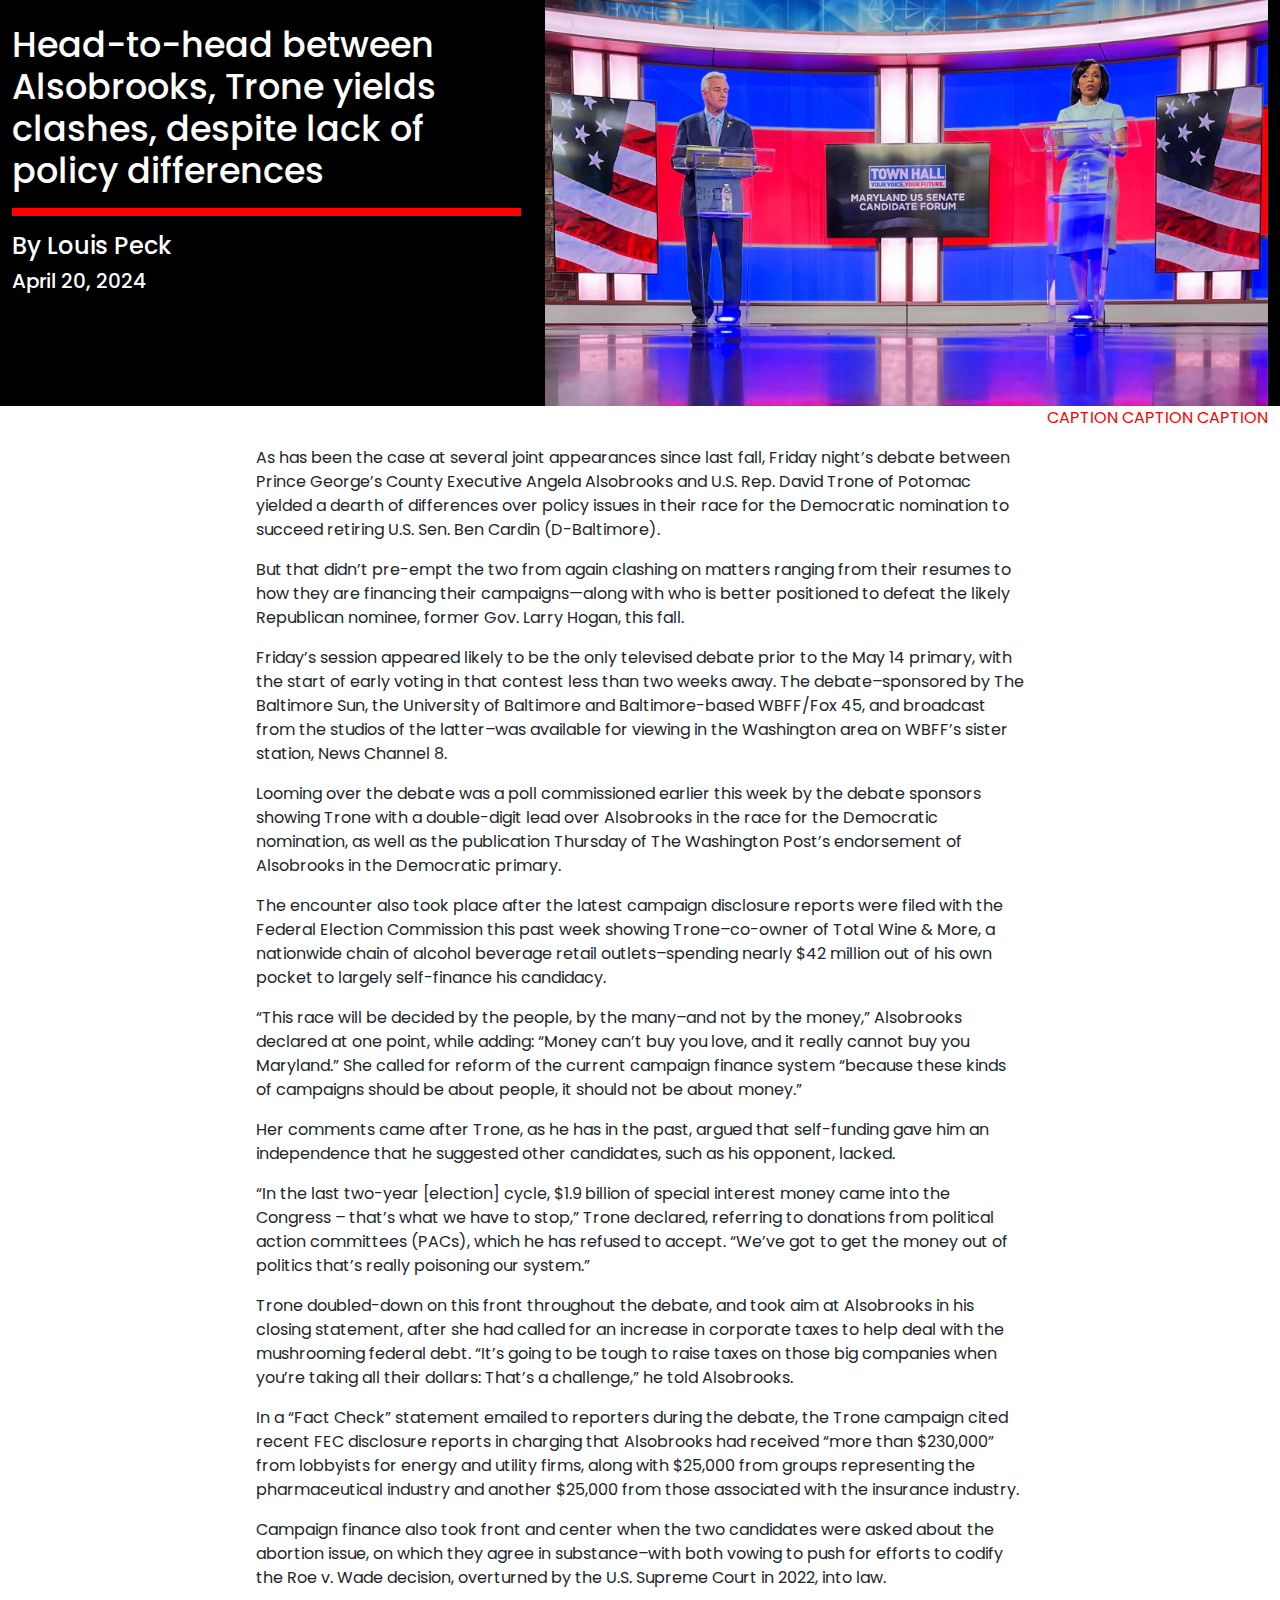
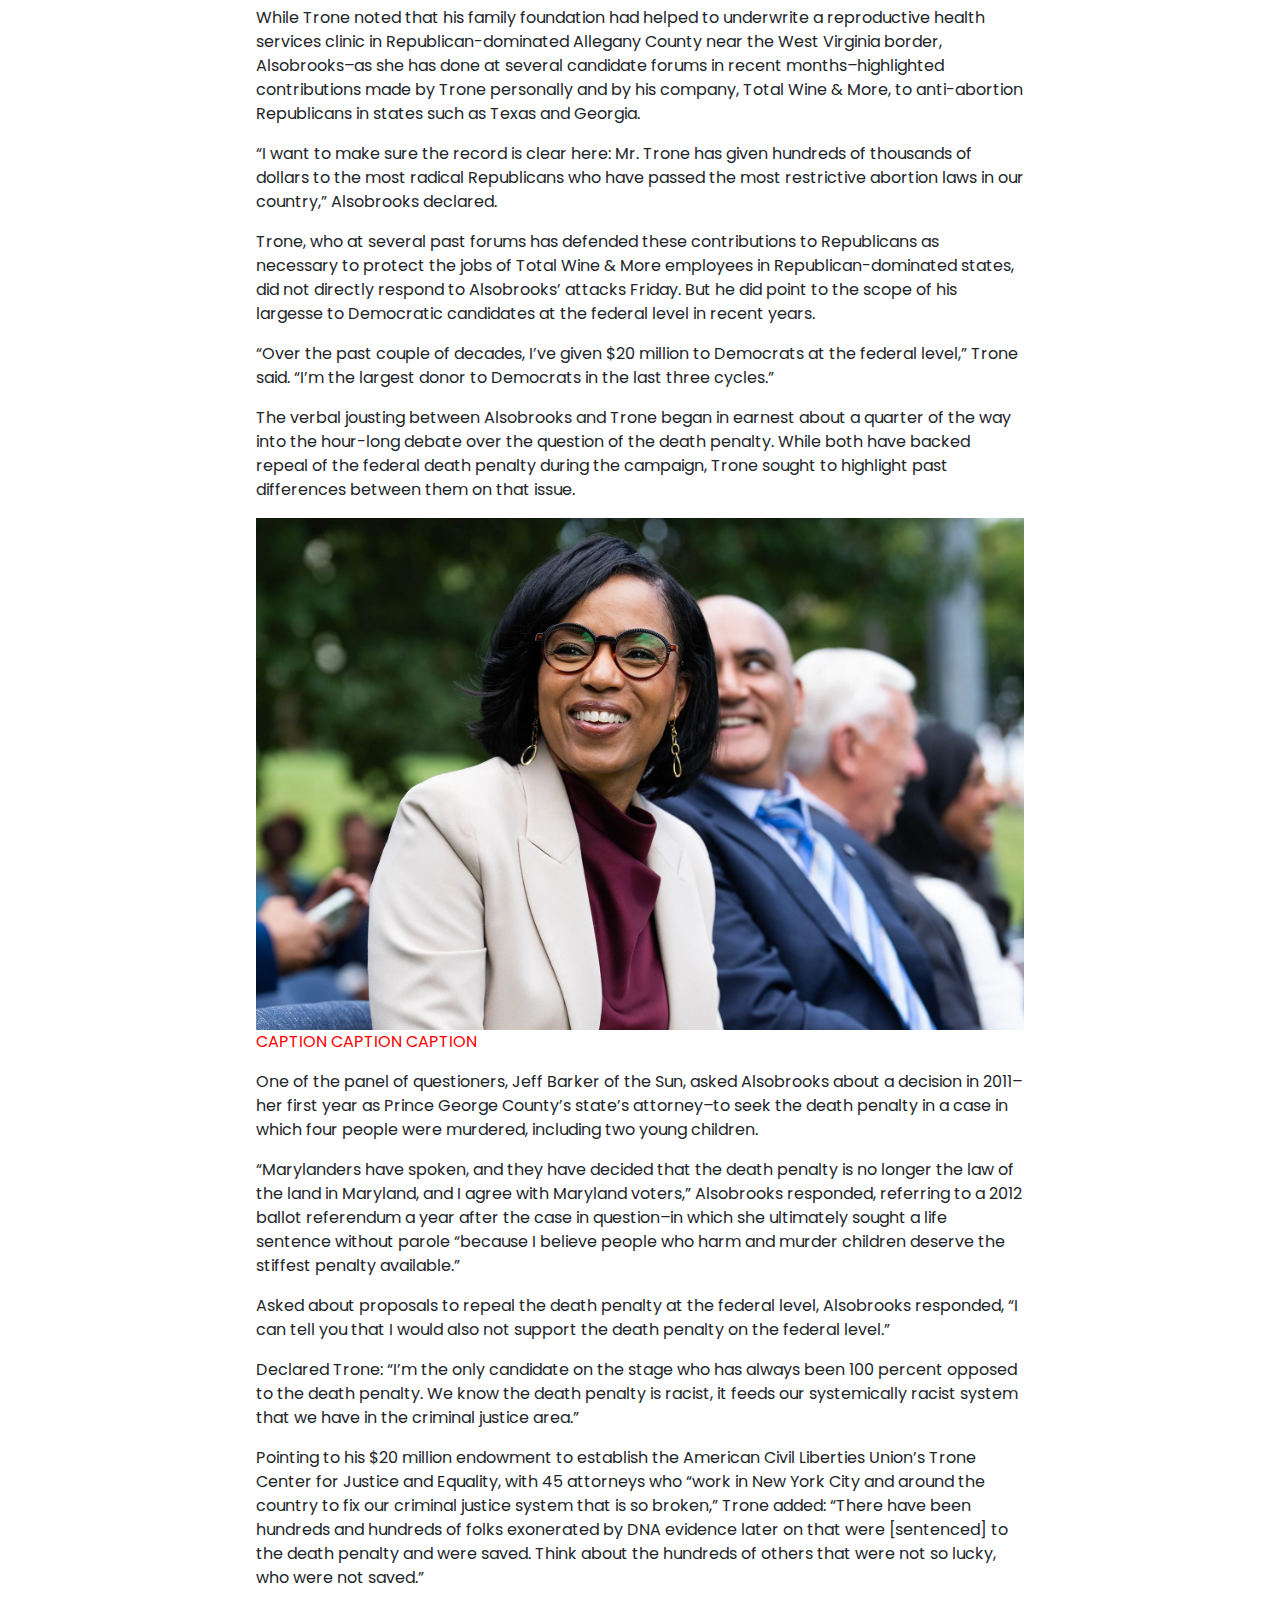
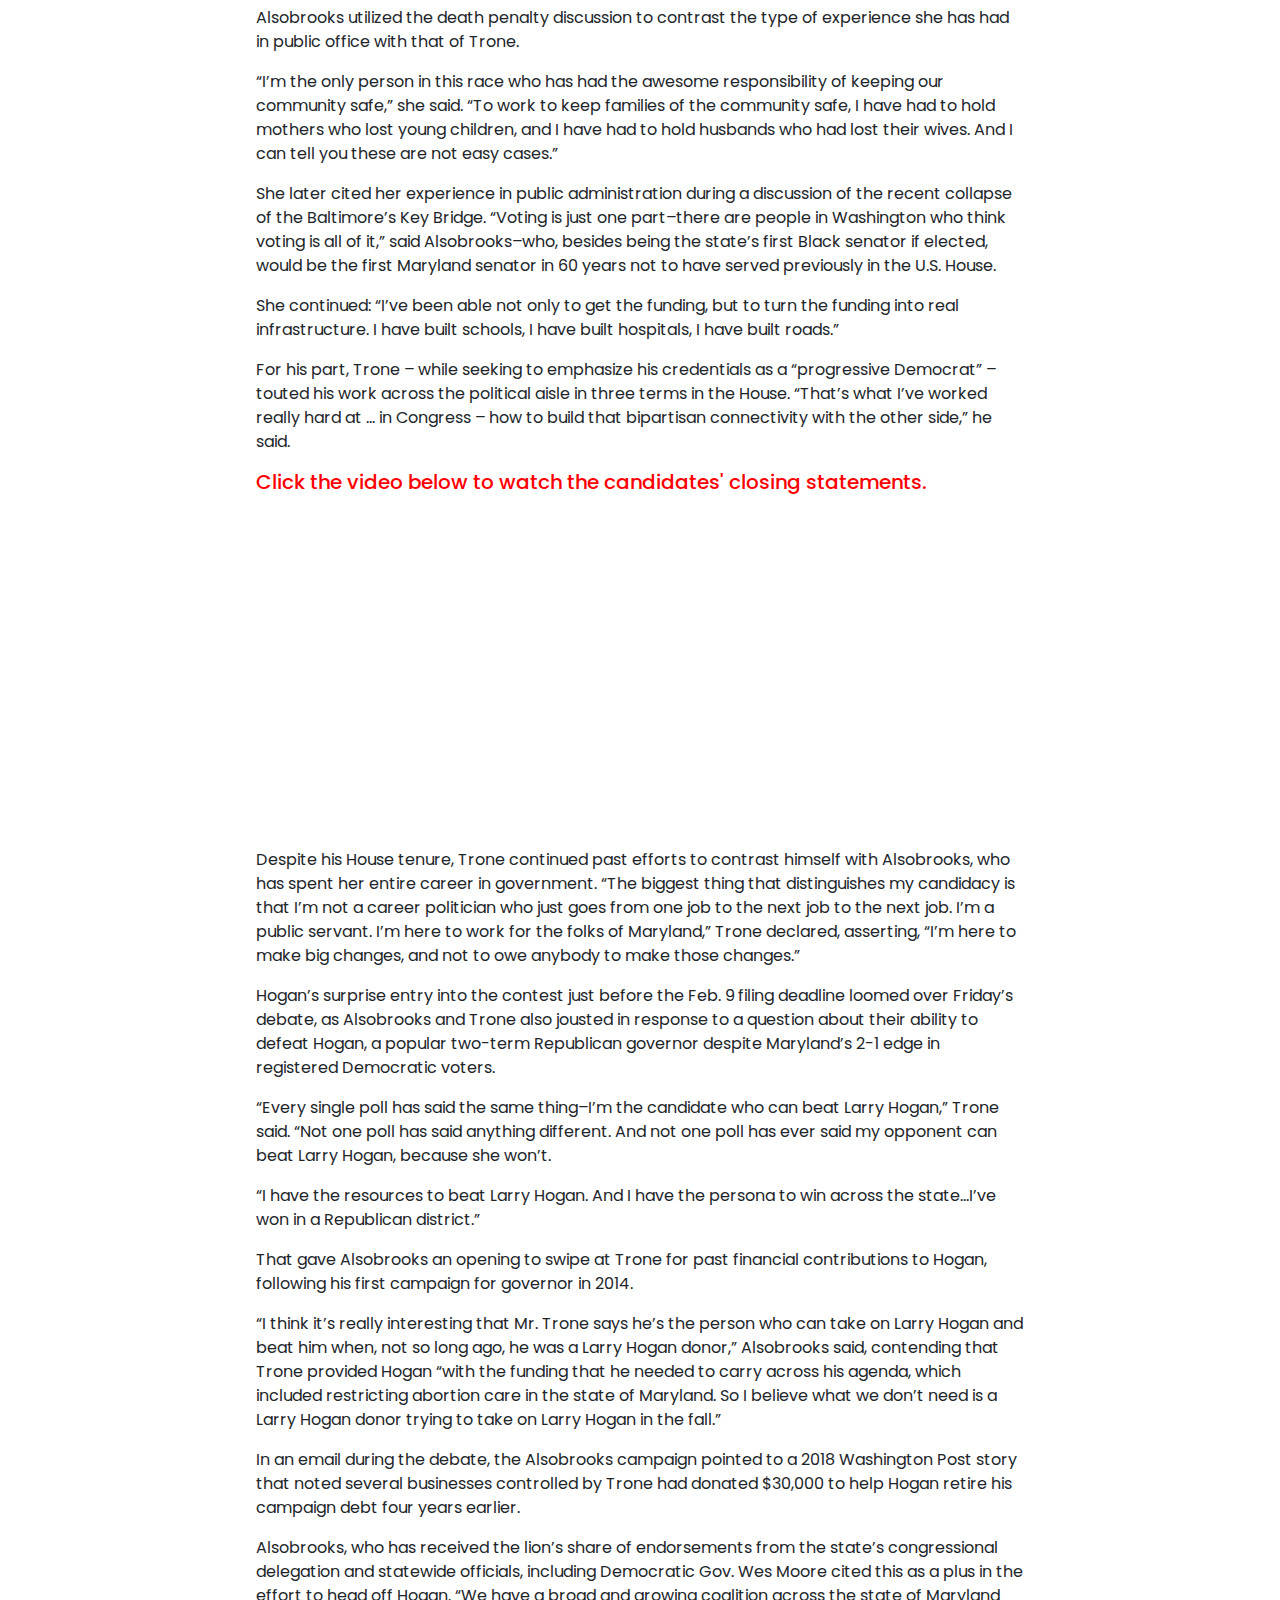
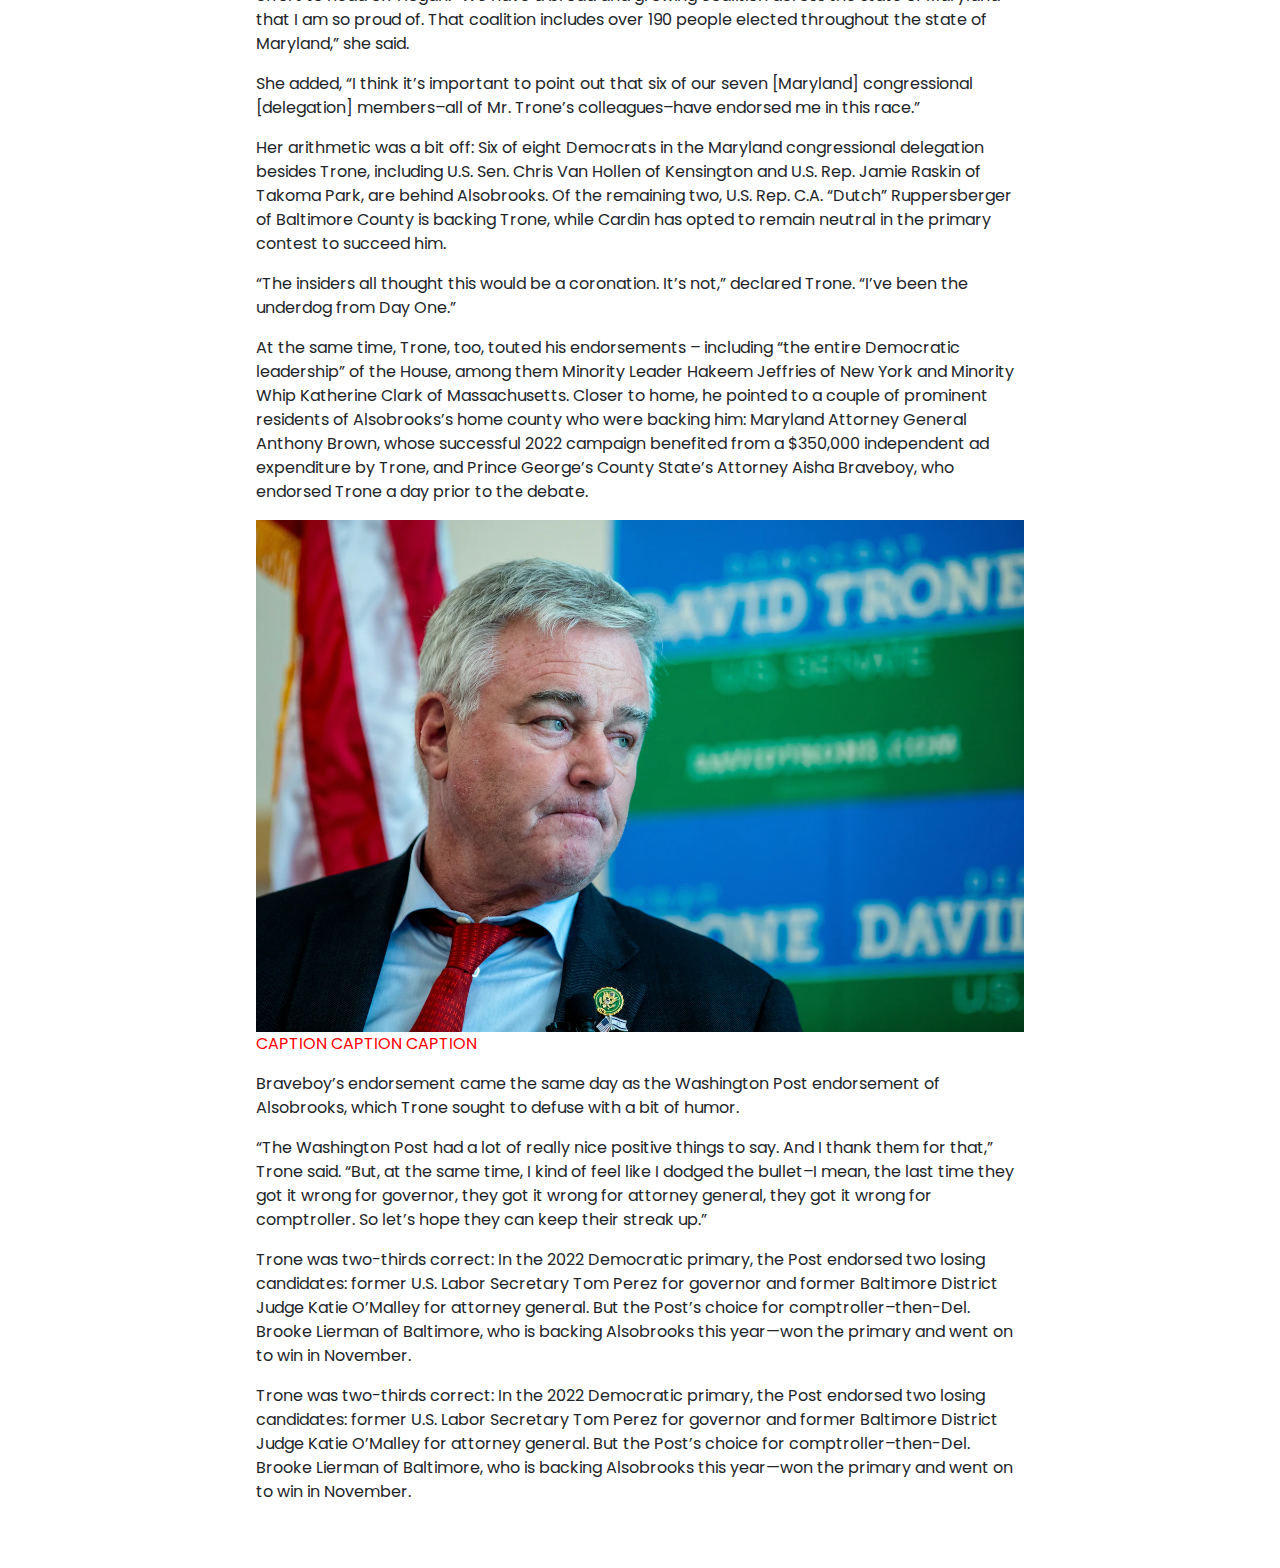
==== jour352-final-project/index.html @ 541a079c "some more" ====
<!doctype html>
<html lang="en">
    <head>
        <meta charset="utf-8" />
        <meta
            name="viewport"
            content="width=device-width, initial-scale=1, shrink-to-fit=no" />

        <link
            href="https://cdn.jsdelivr.net/npm/bootstrap@5.3.3/dist/css/bootstrap.min.css"
            rel="stylesheet"
            integrity="sha384-QWTKZyjpPEjISv5WaRU9OFeRpok6YctnYmDr5pNlyT2bRjXh0JMhjY6hW+ALEwIH"
            crossorigin="anonymous" />

        <link rel="preconnect" href="https://fonts.googleapis.com" />
        <link rel="preconnect" href="https://fonts.gstatic.com" crossorigin />
        <link
            href="https://fonts.googleapis.com/css2?family=Poppins:ital,wght@0,100;0,200;0,300;0,400;0,500;0,600;0,700;0,800;0,900;1,100;1,200;1,300;1,400;1,500;1,600;1,700;1,800;1,900&display=swap"
            rel="stylesheet" />

        <link href="style.css" rel="stylesheet" />
    </head>

    <body>
        <div class="container-fluid" id="topper">
            <div class="row">
                <div class="col-5">
                    <br />
                    <h1>
                        Head-to-head between Alsobrooks, Trone yields clashes,
                        despite lack of policy differences
                    </h1>
                    <hr />
                    <h4>By Louis Peck</h4>
                    <h5>April 20, 2024</h5>
                    <br />
                </div>
                <div class="col-7">
                    <img
                        src="baltimoere%20sun%20image.png"
                        alt="Trone and Alsobrooks on the debate stage" />
                </div>
            </div>
        </div>
        <div class="container-fluid">
            <div class="row">
                <div class="col-5"></div>
                <div class="col-7">
                    <p id="caption">CAPTION CAPTION CAPTION</p>
                </div>
            </div>
        </div>
        <div class="container-fluid" id="content">
            <p>
                As has been the case at several joint appearances since last
                fall, Friday night’s debate between Prince George’s County
                Executive Angela Alsobrooks and U.S. Rep. David Trone of Potomac
                yielded a dearth of differences over policy issues in their race
                for the Democratic nomination to succeed retiring U.S. Sen. Ben
                Cardin (D-Baltimore).
            </p>
            <p>
                But that didn’t pre-empt the two from again clashing on matters
                ranging from their resumes to how they are financing their
                campaigns—along with who is better positioned to defeat the
                likely Republican nominee, former Gov. Larry Hogan, this fall.
            </p>
            <p>
                Friday’s session appeared likely to be the only televised debate
                prior to the May 14 primary, with the start of early voting in
                that contest less than two weeks away. The debate–sponsored by
                The Baltimore Sun, the University of Baltimore and
                Baltimore-based WBFF/Fox 45, and broadcast from the studios of
                the latter–was available for viewing in the Washington area on
                WBFF’s sister station, News Channel 8.
            </p>
            <p>
                Looming over the debate was a poll commissioned earlier this
                week by the debate sponsors showing Trone with a double-digit
                lead over Alsobrooks in the race for the Democratic nomination,
                as well as the publication Thursday of The Washington Post’s
                endorsement of Alsobrooks in the Democratic primary.
            </p>
            <div
                class="flourish-embed flourish-chart"
                data-src="visualisation/17752127">
                <script src="https://public.flourish.studio/resources/embed.js"></script>
            </div>
            <p>
                The encounter also took place after the latest campaign
                disclosure reports were filed with the Federal Election
                Commission this past week showing Trone–co-owner of Total Wine &
                More, a nationwide chain of alcohol beverage retail
                outlets–spending nearly $42 million out of his own pocket to
                largely self-finance his candidacy.
            </p>
            <p>
                “This race will be decided by the people, by the many–and not by
                the money,” Alsobrooks declared at one point, while adding:
                “Money can’t buy you love, and it really cannot buy you
                Maryland.” She called for reform of the current campaign finance
                system “because these kinds of campaigns should be about people,
                it should not be about money.”
            </p>
            <p>
                Her comments came after Trone, as he has in the past, argued
                that self-funding gave him an independence that he suggested
                other candidates, such as his opponent, lacked.
            </p>
            <p>
                “In the last two-year [election] cycle, $1.9 billion of special
                interest money came into the Congress – that’s what we have to
                stop,” Trone declared, referring to donations from political
                action committees (PACs), which he has refused to accept. “We’ve
                got to get the money out of politics that’s really poisoning our
                system.”
            </p>
            <p>
                Trone doubled-down on this front throughout the debate, and took
                aim at Alsobrooks in his closing statement, after she had called
                for an increase in corporate taxes to help deal with the
                mushrooming federal debt. “It’s going to be tough to raise taxes
                on those big companies when you’re taking all their dollars:
                That’s a challenge,” he told Alsobrooks.
            </p>
            <p>
                In a “Fact Check” statement emailed to reporters during the
                debate, the Trone campaign cited recent FEC disclosure reports
                in charging that Alsobrooks had received “more than $230,000”
                from lobbyists for energy and utility firms, along with $25,000
                from groups representing the pharmaceutical industry and another
                $25,000 from those associated with the insurance industry.
            </p>
            <p>
                Campaign finance also took front and center when the two
                candidates were asked about the abortion issue, on which they
                agree in substance–with both vowing to push for efforts to
                codify the Roe v. Wade decision, overturned by the U.S. Supreme
                Court in 2022, into law.
            </p>
            <p>
                While Trone noted that his family foundation had helped to
                underwrite a reproductive health services clinic in
                Republican-dominated Allegany County near the West Virginia
                border, Alsobrooks–as she has done at several candidate forums
                in recent months–highlighted contributions made by Trone
                personally and by his company, Total Wine & More, to
                anti-abortion Republicans in states such as Texas and Georgia.
            </p>
            <p>
                “I want to make sure the record is clear here: Mr. Trone has
                given hundreds of thousands of dollars to the most radical
                Republicans who have passed the most restrictive abortion laws
                in our country,” Alsobrooks declared.
            </p>
            <p>
                Trone, who at several past forums has defended these
                contributions to Republicans as necessary to protect the jobs of
                Total Wine & More employees in Republican-dominated states, did
                not directly respond to Alsobrooks’ attacks Friday. But he did
                point to the scope of his largesse to Democratic candidates at
                the federal level in recent years.
            </p>
            <p>
                “Over the past couple of decades, I’ve given $20 million to
                Democrats at the federal level,” Trone said. “I’m the largest
                donor to Democrats in the last three cycles.”
            </p>
            <p>
                The verbal jousting between Alsobrooks and Trone began in
                earnest about a quarter of the way into the hour-long debate
                over the question of the death penalty. While both have backed
                repeal of the federal death penalty during the campaign, Trone
                sought to highlight past differences between them on that issue.
            </p>
            <div class="row" id="image row">
                <img src="alsobrooks.png" alt="Image of Angela Alsobrooks" />
            </div>
            <p id="image-caption">CAPTION CAPTION CAPTION</p>
            <p>
                One of the panel of questioners, Jeff Barker of the Sun, asked
                Alsobrooks about a decision in 2011–her first year as Prince
                George County’s state’s attorney–to seek the death penalty in a
                case in which four people were murdered, including two young
                children.
            </p>
            <p>
                “Marylanders have spoken, and they have decided that the death
                penalty is no longer the law of the land in Maryland, and I
                agree with Maryland voters,” Alsobrooks responded, referring to
                a 2012 ballot referendum a year after the case in question–in
                which she ultimately sought a life sentence without parole
                “because I believe people who harm and murder children deserve
                the stiffest penalty available.”
            </p>
            <p>
                Asked about proposals to repeal the death penalty at the federal
                level, Alsobrooks responded, “I can tell you that I would also
                not support the death penalty on the federal level.”
            </p>
            <p>
                Declared Trone: “I’m the only candidate on the stage who has
                always been 100 percent opposed to the death penalty. We know
                the death penalty is racist, it feeds our systemically racist
                system that we have in the criminal justice area.”
            </p>
            <p>
                Pointing to his $20 million endowment to establish the American
                Civil Liberties Union’s Trone Center for Justice and Equality,
                with 45 attorneys who “work in New York City and around the
                country to fix our criminal justice system that is so broken,”
                Trone added: “There have been hundreds and hundreds of folks
                exonerated by DNA evidence later on that were [sentenced] to the
                death penalty and were saved. Think about the hundreds of others
                that were not so lucky, who were not saved.”
            </p>
            <p>
                Alsobrooks utilized the death penalty discussion to contrast the
                type of experience she has had in public office with that of
                Trone.
            </p>
            <p>
                “I’m the only person in this race who has had the awesome
                responsibility of keeping our community safe,” she said. “To
                work to keep families of the community safe, I have had to hold
                mothers who lost young children, and I have had to hold husbands
                who had lost their wives. And I can tell you these are not easy
                cases.”
            </p>
            <p>
                She later cited her experience in public administration during a
                discussion of the recent collapse of the Baltimore’s Key Bridge.
                “Voting is just one part–there are people in Washington who
                think voting is all of it,” said Alsobrooks–who, besides being
                the state’s first Black senator if elected, would be the first
                Maryland senator in 60 years not to have served previously in
                the U.S. House.
            </p>
            <p>
                She continued: “I’ve been able not only to get the funding, but
                to turn the funding into real infrastructure. I have built
                schools, I have built hospitals, I have built roads.”
            </p>
            <p>
                For his part, Trone – while seeking to emphasize his credentials
                as a “progressive Democrat” – touted his work across the
                political aisle in three terms in the House. “That’s what I’ve
                worked really hard at … in Congress – how to build that
                bipartisan connectivity with the other side,” he said.
            </p>

            <h3>
                Click the video below to watch the candidates' closing
                statements.
            </h3>
            <iframe
                width="560"
                height="315"
                src="https://www.youtube.com/embed/rthv3TczWK4?si=FSeJa4aQPDvCkp8i&amp;start=3408"
                title="YouTube video player"
                frameborder="0"
                allow="accelerometer; autoplay; clipboard-write; encrypted-media; gyroscope; picture-in-picture; web-share"
                referrerpolicy="strict-origin-when-cross-origin"
                allowfullscreen></iframe>
            <br />
            <br />
            <p>
                Despite his House tenure, Trone continued past efforts to
                contrast himself with Alsobrooks, who has spent her entire
                career in government. “The biggest thing that distinguishes my
                candidacy is that I’m not a career politician who just goes from
                one job to the next job to the next job. I’m a public servant.
                I’m here to work for the folks of Maryland,” Trone declared,
                asserting, “I’m here to make big changes, and not to owe anybody
                to make those changes.”
            </p>
            <p>
                Hogan’s surprise entry into the contest just before the Feb. 9
                filing deadline loomed over Friday’s debate, as Alsobrooks and
                Trone also jousted in response to a question about their ability
                to defeat Hogan, a popular two-term Republican governor despite
                Maryland’s 2-1 edge in registered Democratic voters.
            </p>
            <p>
                “Every single poll has said the same thing–I’m the candidate who
                can beat Larry Hogan,” Trone said. “Not one poll has said
                anything different. And not one poll has ever said my opponent
                can beat Larry Hogan, because she won’t.
            </p>
            <p>
                “I have the resources to beat Larry Hogan. And I have the
                persona to win across the state…I’ve won in a Republican
                district.”
            </p>
            <p>
                That gave Alsobrooks an opening to swipe at Trone for past
                financial contributions to Hogan, following his first campaign
                for governor in 2014.
            </p>
            <p>
                “I think it’s really interesting that Mr. Trone says he’s the
                person who can take on Larry Hogan and beat him when, not so
                long ago, he was a Larry Hogan donor,” Alsobrooks said,
                contending that Trone provided Hogan “with the funding that he
                needed to carry across his agenda, which included restricting
                abortion care in the state of Maryland. So I believe what we
                don’t need is a Larry Hogan donor trying to take on Larry Hogan
                in the fall.”
            </p>
            <p>
                In an email during the debate, the Alsobrooks campaign pointed
                to a 2018 Washington Post story that noted several businesses
                controlled by Trone had donated $30,000 to help Hogan retire his
                campaign debt four years earlier.
            </p>
            <p>
                Alsobrooks, who has received the lion’s share of endorsements
                from the state’s congressional delegation and statewide
                officials, including Democratic Gov. Wes Moore cited this as a
                plus in the effort to head off Hogan. “We have a broad and
                growing coalition across the state of Maryland that I am so
                proud of. That coalition includes over 190 people elected
                throughout the state of Maryland,” she said.
            </p>
            <p>
                She added, “I think it’s important to point out that six of our
                seven [Maryland] congressional [delegation] members–all of Mr.
                Trone’s colleagues–have endorsed me in this race.”
            </p>
            <p>
                Her arithmetic was a bit off: Six of eight Democrats in the
                Maryland congressional delegation besides Trone, including U.S.
                Sen. Chris Van Hollen of Kensington and U.S. Rep. Jamie Raskin
                of Takoma Park, are behind Alsobrooks. Of the remaining two,
                U.S. Rep. C.A. “Dutch” Ruppersberger of Baltimore County is
                backing Trone, while Cardin has opted to remain neutral in the
                primary contest to succeed him.
            </p>
            <p>
                “The insiders all thought this would be a coronation. It’s not,”
                declared Trone. “I’ve been the underdog from Day One.”
            </p>
            <p>
                At the same time, Trone, too, touted his endorsements –
                including “the entire Democratic leadership” of the House, among
                them Minority Leader Hakeem Jeffries of New York and Minority
                Whip Katherine Clark of Massachusetts. Closer to home, he
                pointed to a couple of prominent residents of Alsobrooks’s home
                county who were backing him: Maryland Attorney General Anthony
                Brown, whose successful 2022 campaign benefited from a $350,000
                independent ad expenditure by Trone, and Prince George’s County
                State’s Attorney Aisha Braveboy, who endorsed Trone a day prior
                to the debate.
            </p>
            <div class="row" id="image row">
                <img src="trone.png" alt="Image of David Trone" />
            </div>
            <p id="image-caption">CAPTION CAPTION CAPTION</p>

            <p>
                Braveboy’s endorsement came the same day as the Washington Post
                endorsement of Alsobrooks, which Trone sought to defuse with a
                bit of humor.
            </p>
            <p>
                “The Washington Post had a lot of really nice positive things to
                say. And I thank them for that,” Trone said. “But, at the same
                time, I kind of feel like I dodged the bullet–I mean, the last
                time they got it wrong for governor, they got it wrong for
                attorney general, they got it wrong for comptroller. So let’s
                hope they can keep their streak up.”
            </p>
            <p>
                Trone was two-thirds correct: In the 2022 Democratic primary,
                the Post endorsed two losing candidates: former U.S. Labor
                Secretary Tom Perez for governor and former Baltimore District
                Judge Katie O’Malley for attorney general. But the Post’s choice
                for comptroller–then-Del. Brooke Lierman of Baltimore, who is
                backing Alsobrooks this year—won the primary and went on to win
                in November.
            </p>
            <p>
                Trone was two-thirds correct: In the 2022 Democratic primary,
                the Post endorsed two losing candidates: former U.S. Labor
                Secretary Tom Perez for governor and former Baltimore District
                Judge Katie O’Malley for attorney general. But the Post’s choice
                for comptroller–then-Del. Brooke Lierman of Baltimore, who is
                backing Alsobrooks this year—won the primary and went on to win
                in November.
            </p>
            <br />
            <br />
        </div>
    </body>
</html>
---- jour352-final-project/style.css ----
img {
    width: 100%;
}

#topper {
    width: 100%;
    background-color: black;
}

h1 {
    color: white;
    font-size: 35px;
}

#caption {
    font-size: 16px;
    color: red;
    text-align: right;
}
#image-caption {
    color: red;
    font-size: 16px;
    text-align: left;
}
h4 {
    color: white;
    font-size: 24px;
    font-weight: light;
}
h5 {
    color: white;
    font-weight: light;
}

body {
    font-family: Poppins;
}

#content {
    padding-left: 20%;
    padding-right: 20%;
}
h3 {
    font-size: 20px;
    color: red;
}
hr {
    color: red;
    height: 0.5em;
    background-color: red;
    opacity: 100%;
}
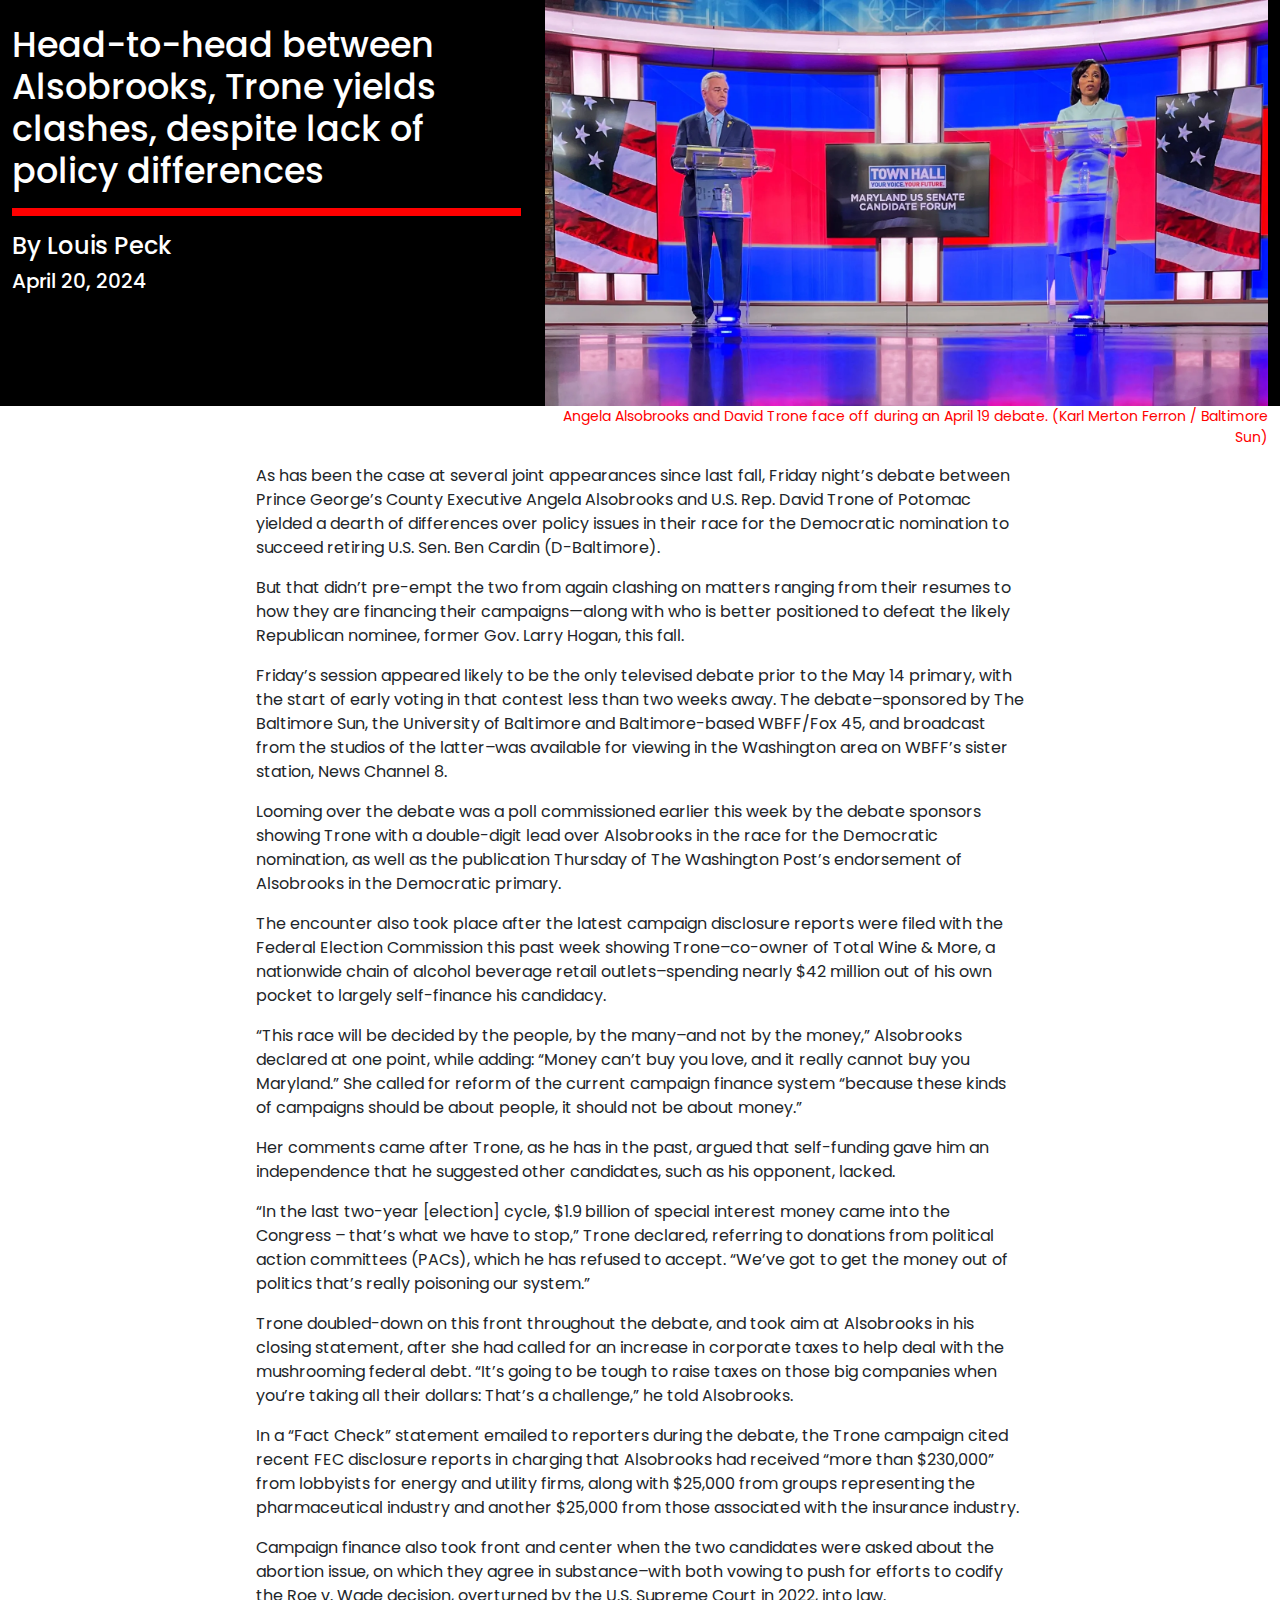
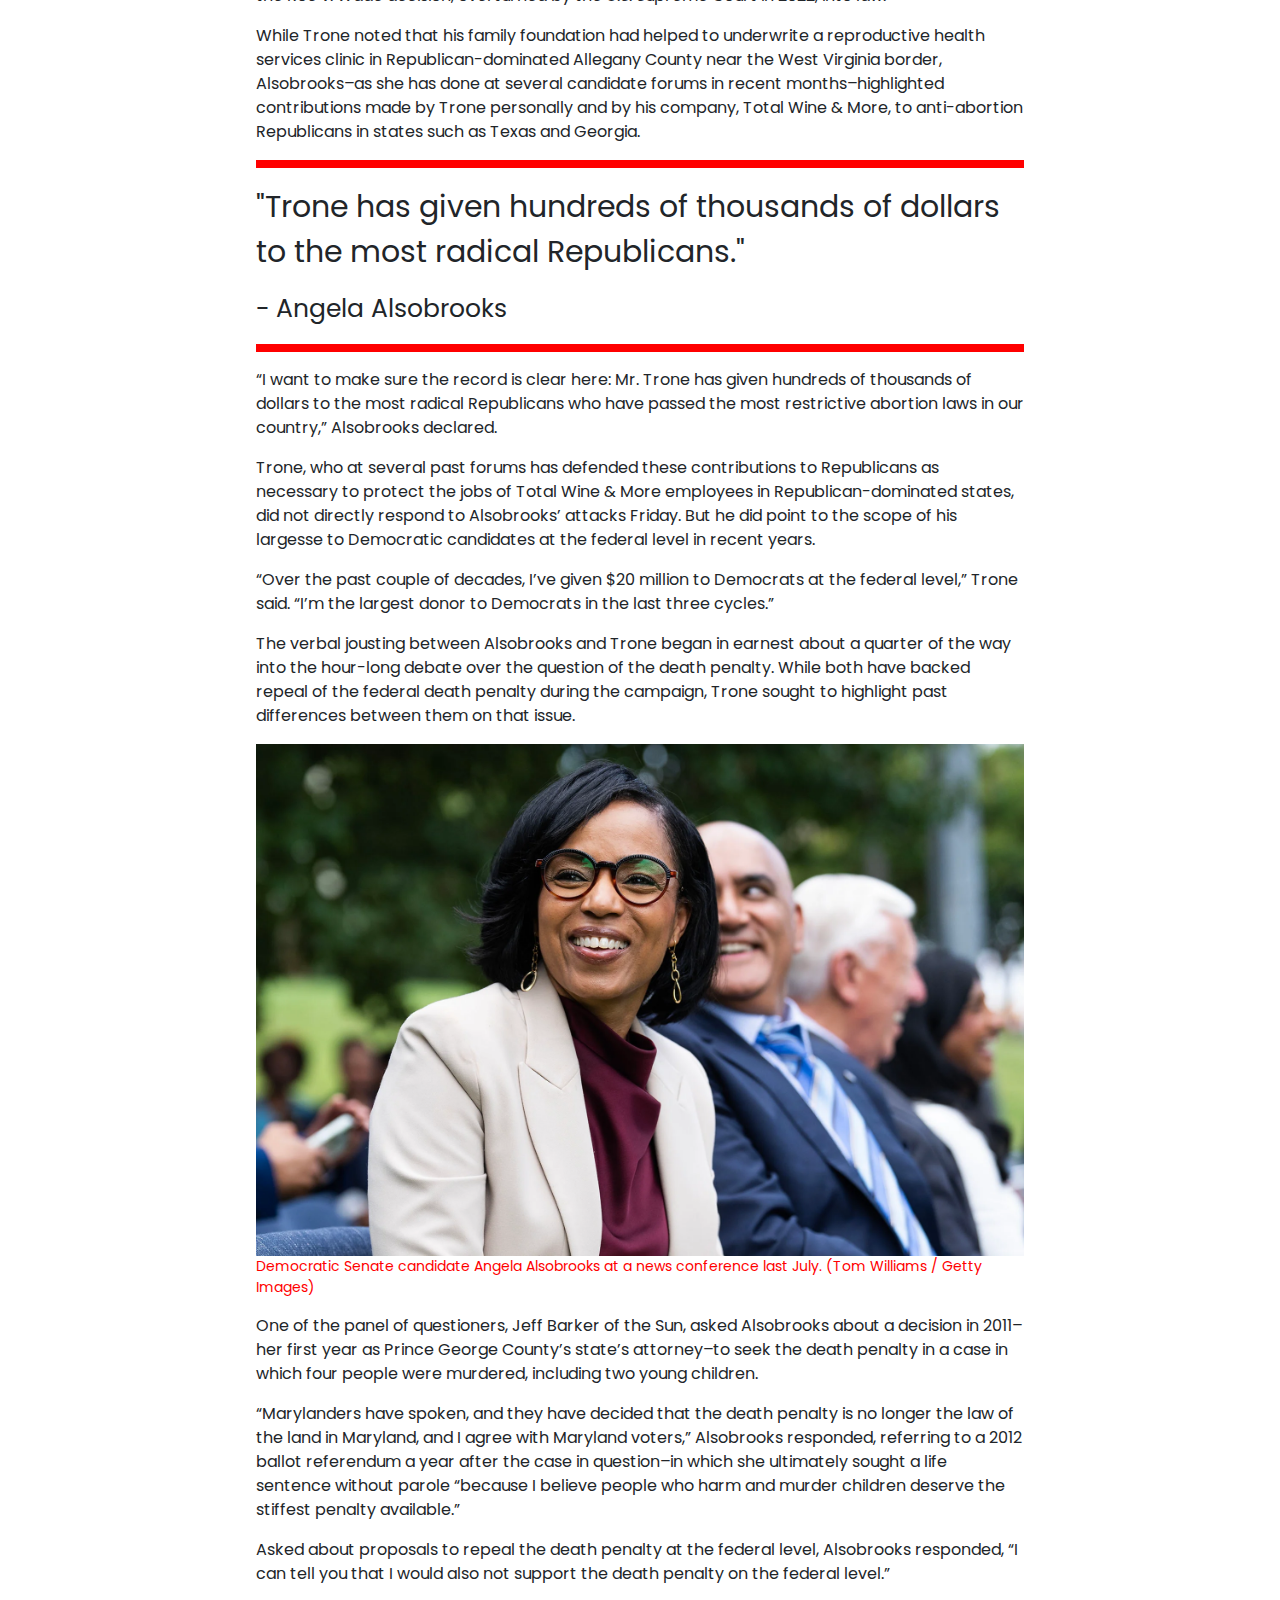
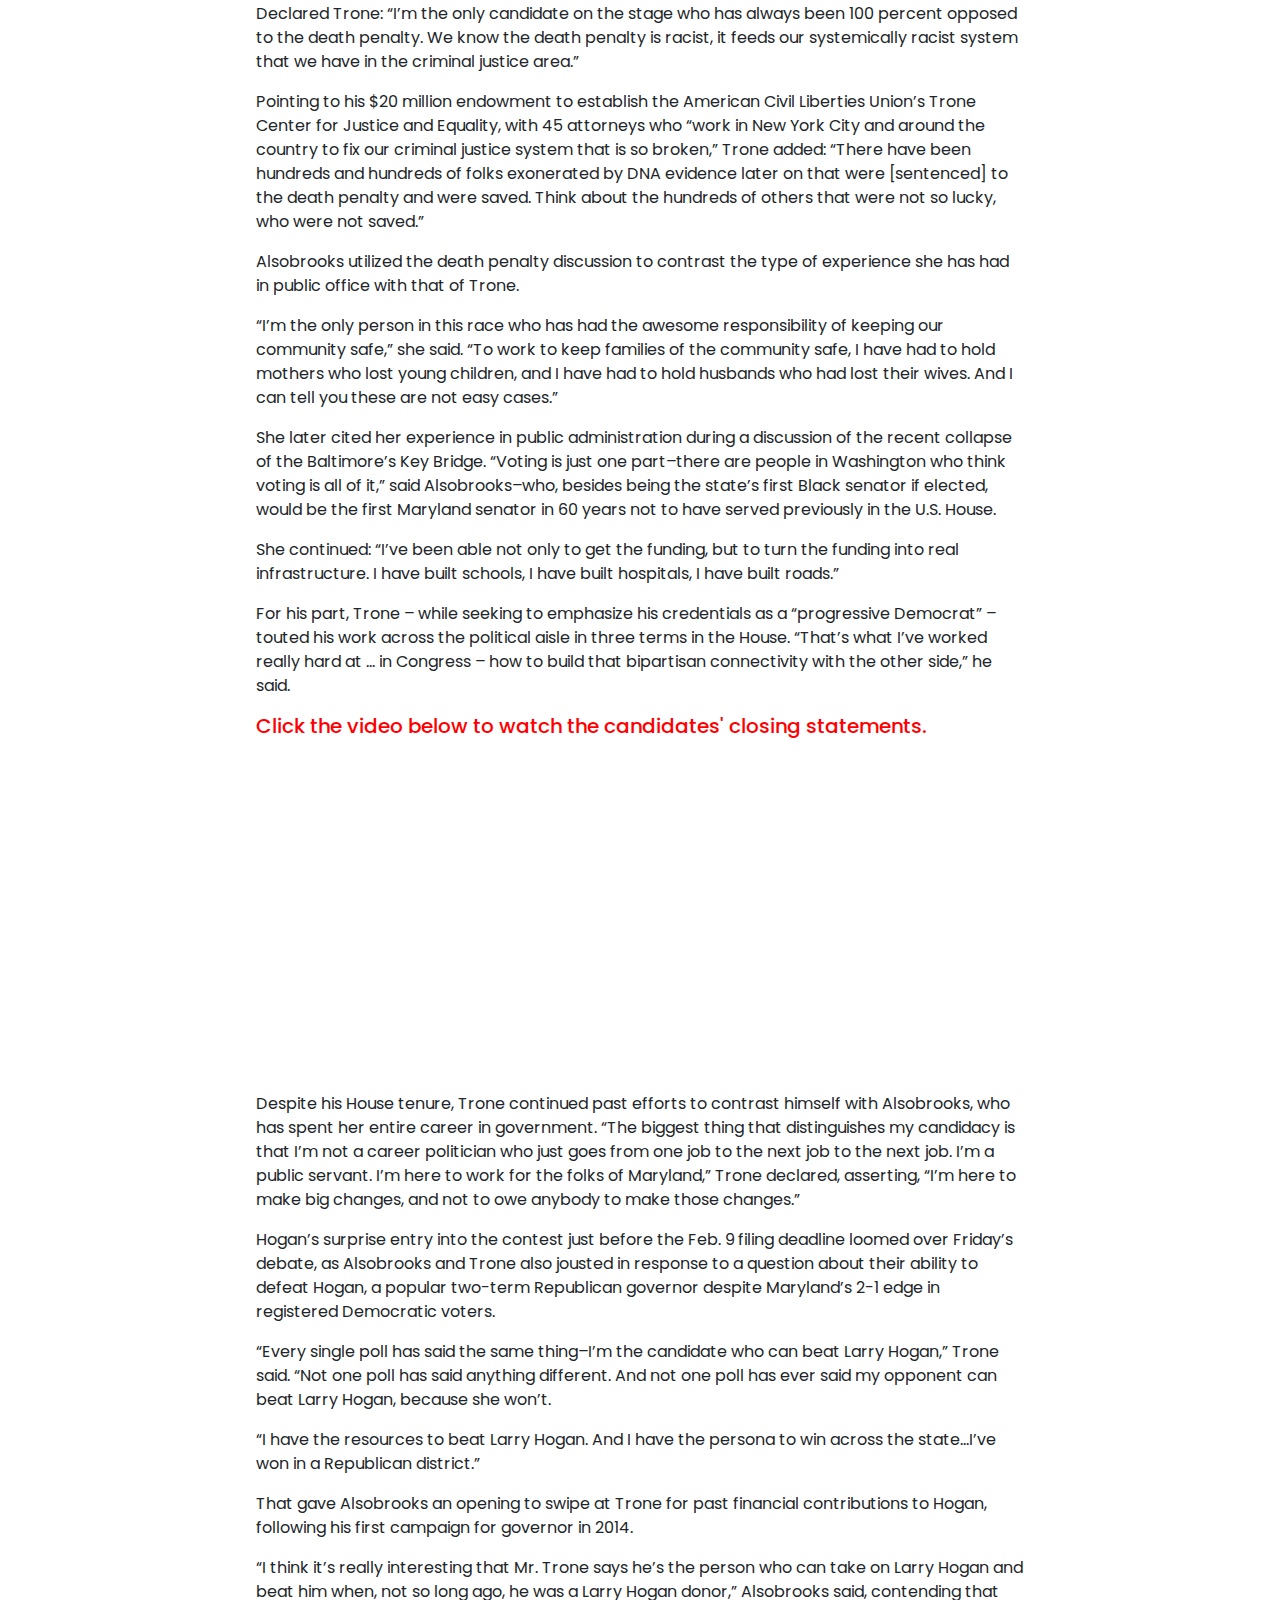
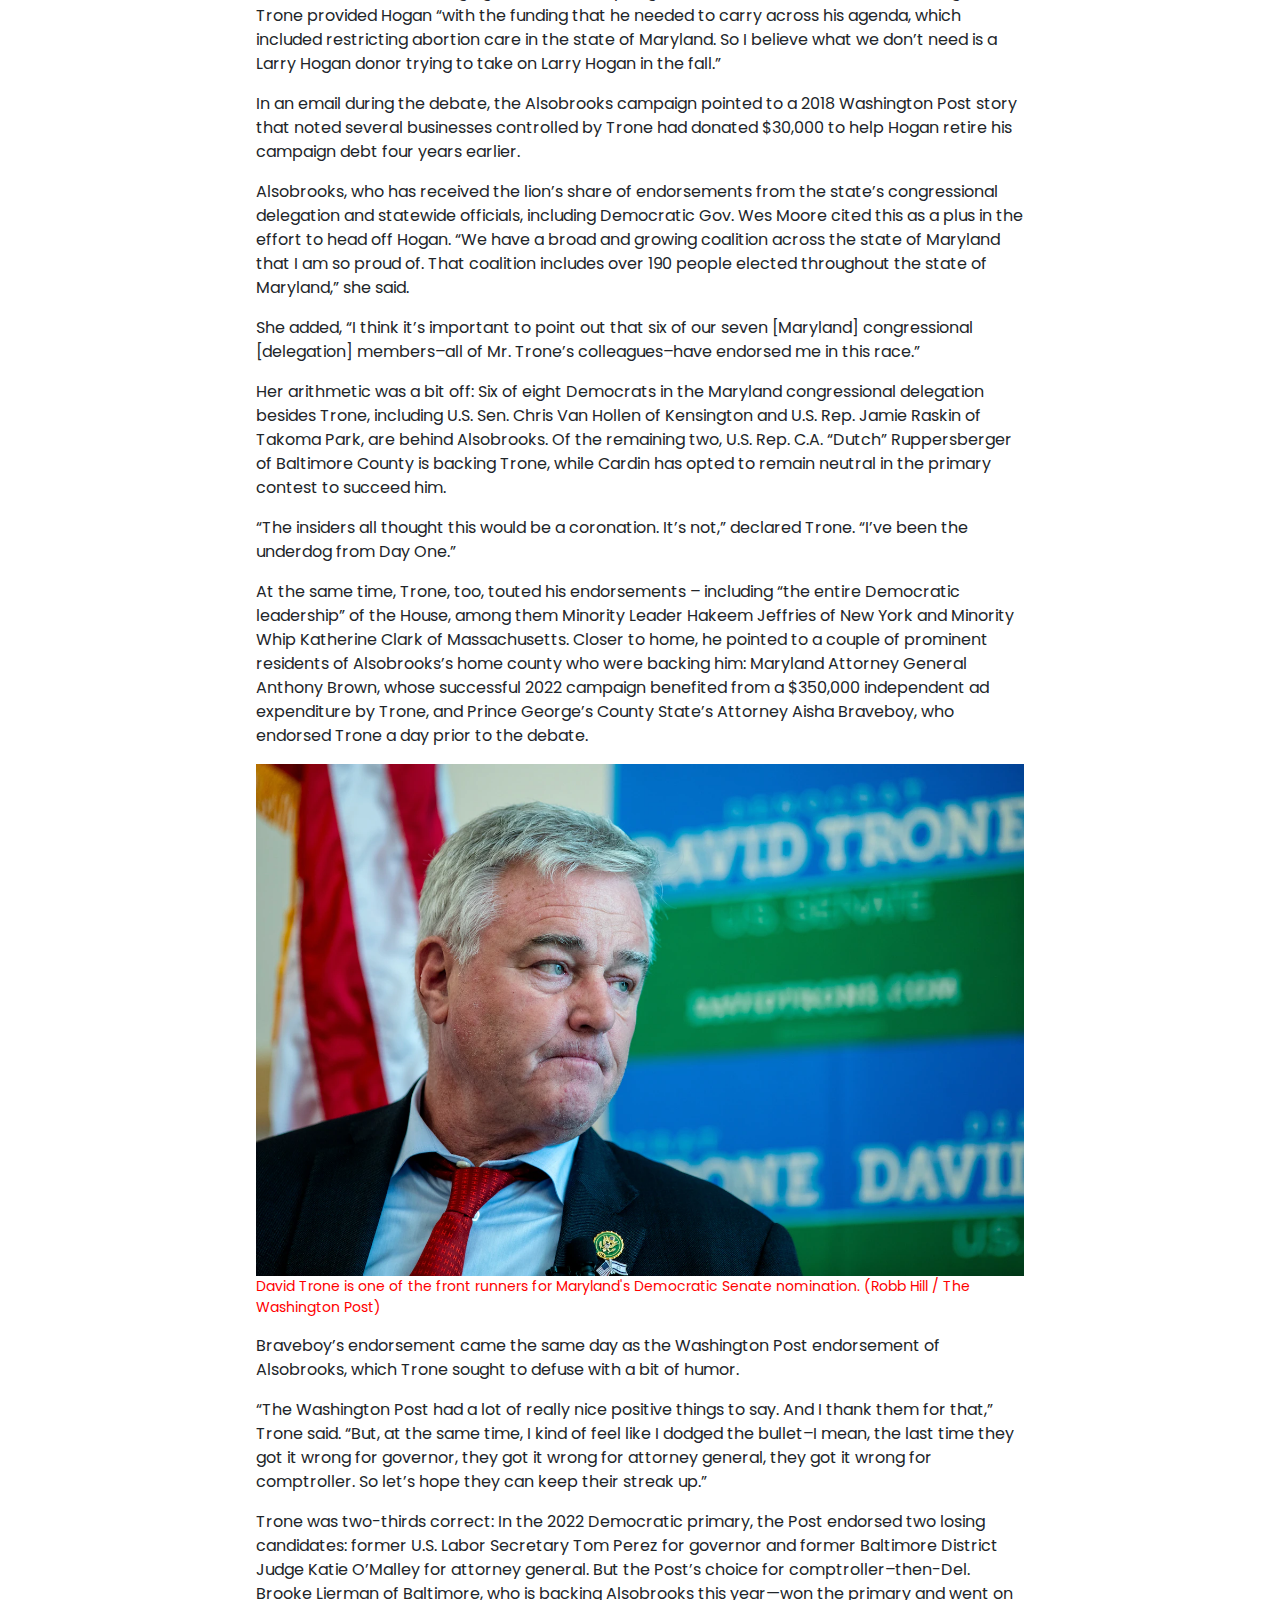
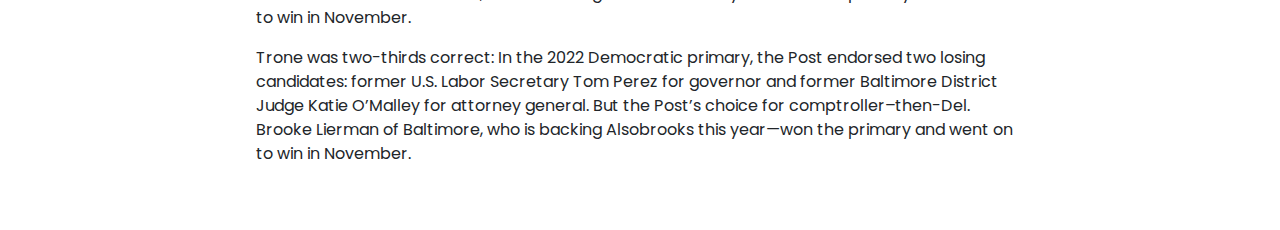
==== commit 9a09a39a: "pull quote and captions" ====
--- a/jour352-final-project/index.html
+++ b/jour352-final-project/index.html
@@ -46,7 +46,10 @@
             <div class="row">
                 <div class="col-5"></div>
                 <div class="col-7">
-                    <p id="caption">CAPTION CAPTION CAPTION</p>
+                    <p id="caption">
+                        Angela Alsobrooks and David Trone face off during an
+                        April 19 debate. (Karl Merton Ferron / Baltimore Sun)
+                    </p>
                 </div>
             </div>
         </div>
@@ -147,6 +150,16 @@
                 personally and by his company, Total Wine & More, to
                 anti-abortion Republicans in states such as Texas and Georgia.
             </p>
+            <div class="pullquote">
+                <hr />
+
+                <p class="quote">
+                    "Trone has given hundreds of thousands of dollars to the most
+                    radical Republicans."
+                </p>
+                <p class="attribution">- Angela Alsobrooks</p>
+                <hr />
+            </div>
             <p>
                 “I want to make sure the record is clear here: Mr. Trone has
                 given hundreds of thousands of dollars to the most radical
@@ -176,7 +189,10 @@
             <div class="row" id="image row">
                 <img src="alsobrooks.png" alt="Image of Angela Alsobrooks" />
             </div>
-            <p id="image-caption">CAPTION CAPTION CAPTION</p>
+            <p id="image-caption">
+                Democratic Senate candidate Angela Alsobrooks at a news
+                conference last July. (Tom Williams / Getty Images)
+            </p>
             <p>
                 One of the panel of questioners, Jeff Barker of the Sun, asked
                 Alsobrooks about a decision in 2011–her first year as Prince
@@ -355,7 +371,10 @@
             <div class="row" id="image row">
                 <img src="trone.png" alt="Image of David Trone" />
             </div>
-            <p id="image-caption">CAPTION CAPTION CAPTION</p>
+            <p id="image-caption">
+                David Trone is one of the front runners for Maryland's
+                Democratic Senate nomination. (Robb Hill / The Washington Post)
+            </p>
 
             <p>
                 Braveboy’s endorsement came the same day as the Washington Post
--- a/jour352-final-project/style.css
+++ b/jour352-final-project/style.css
@@ -13,13 +13,13 @@
 }
 
 #caption {
-    font-size: 16px;
+    font-size: 14px;
     color: red;
     text-align: right;
 }
 #image-caption {
     color: red;
-    font-size: 16px;
+    font-size: 14px;
     text-align: left;
 }
 h4 {
@@ -49,4 +49,10 @@
     height: 0.5em;
     background-color: red;
     opacity: 100%;
-}+}
+
+.quote{
+    font-size: 30px;
+    font-weight: 200px;
+}   
+.attribution{font-size:25px}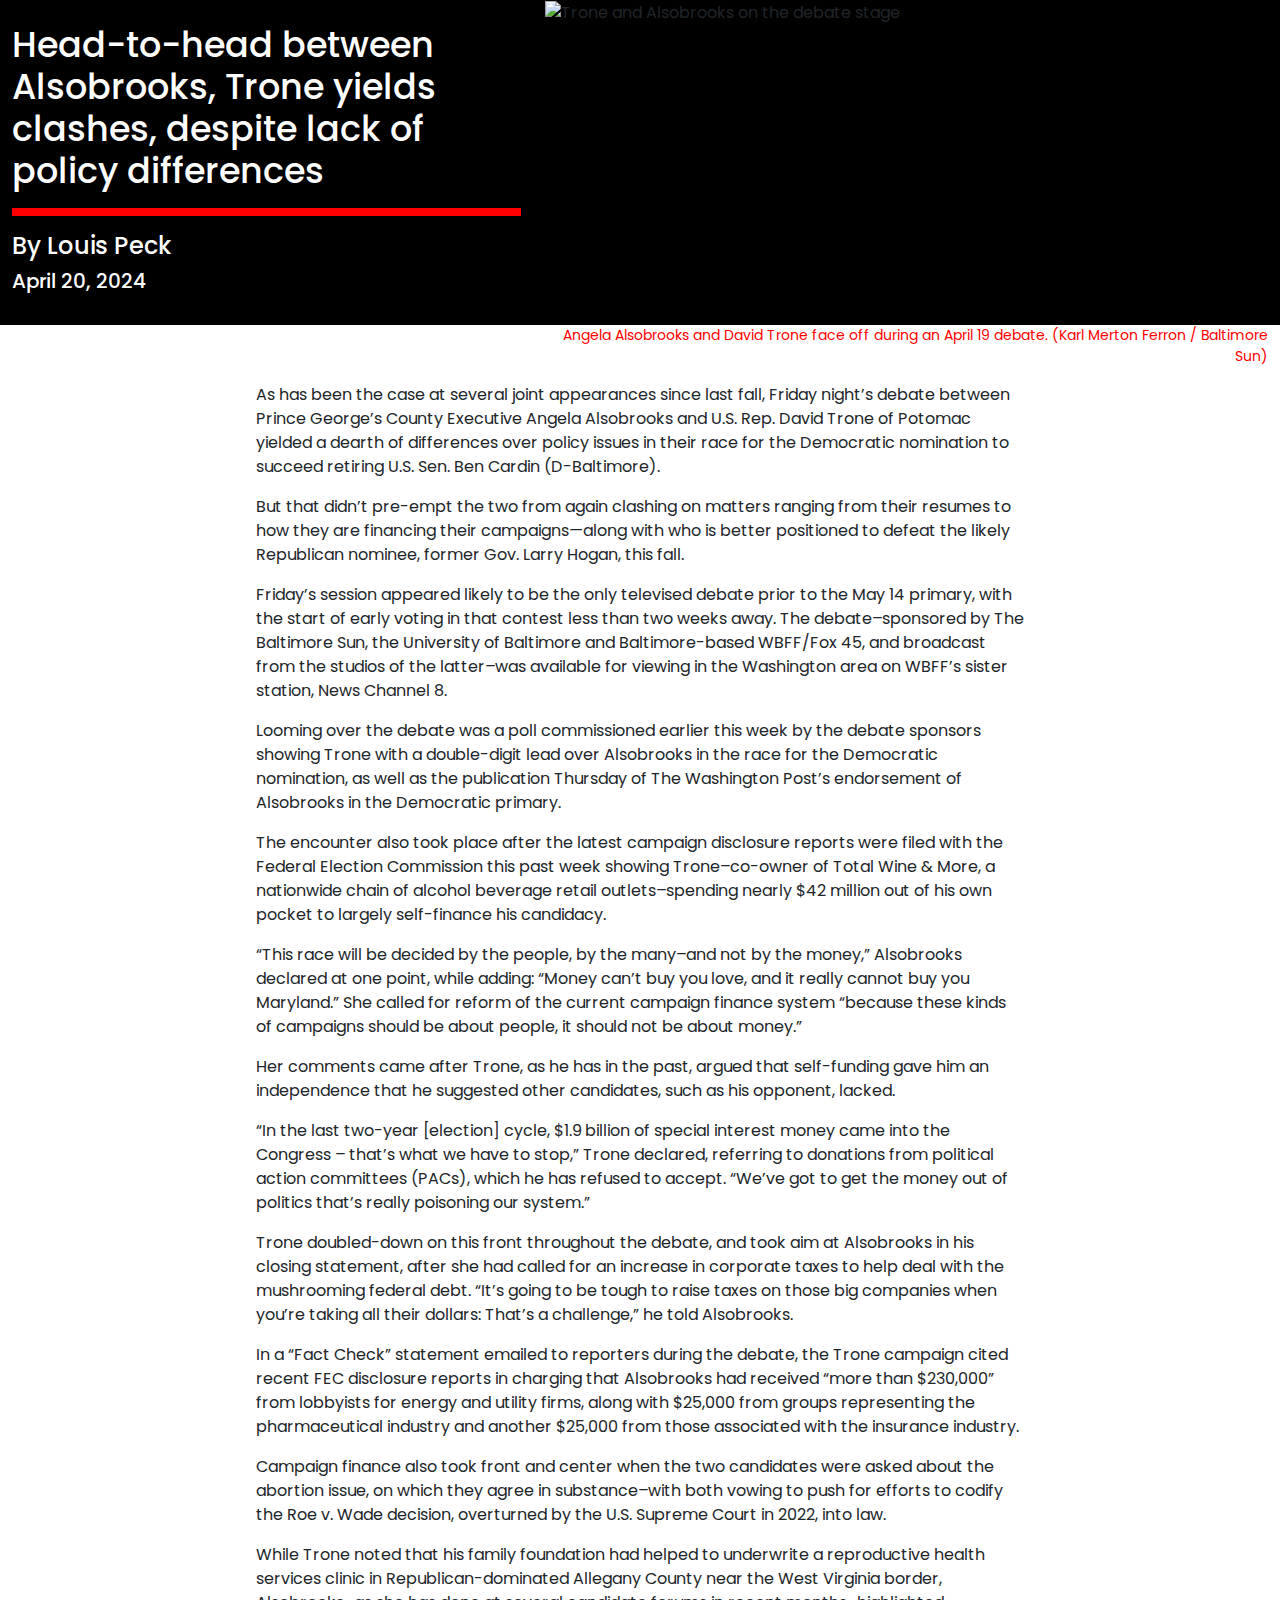
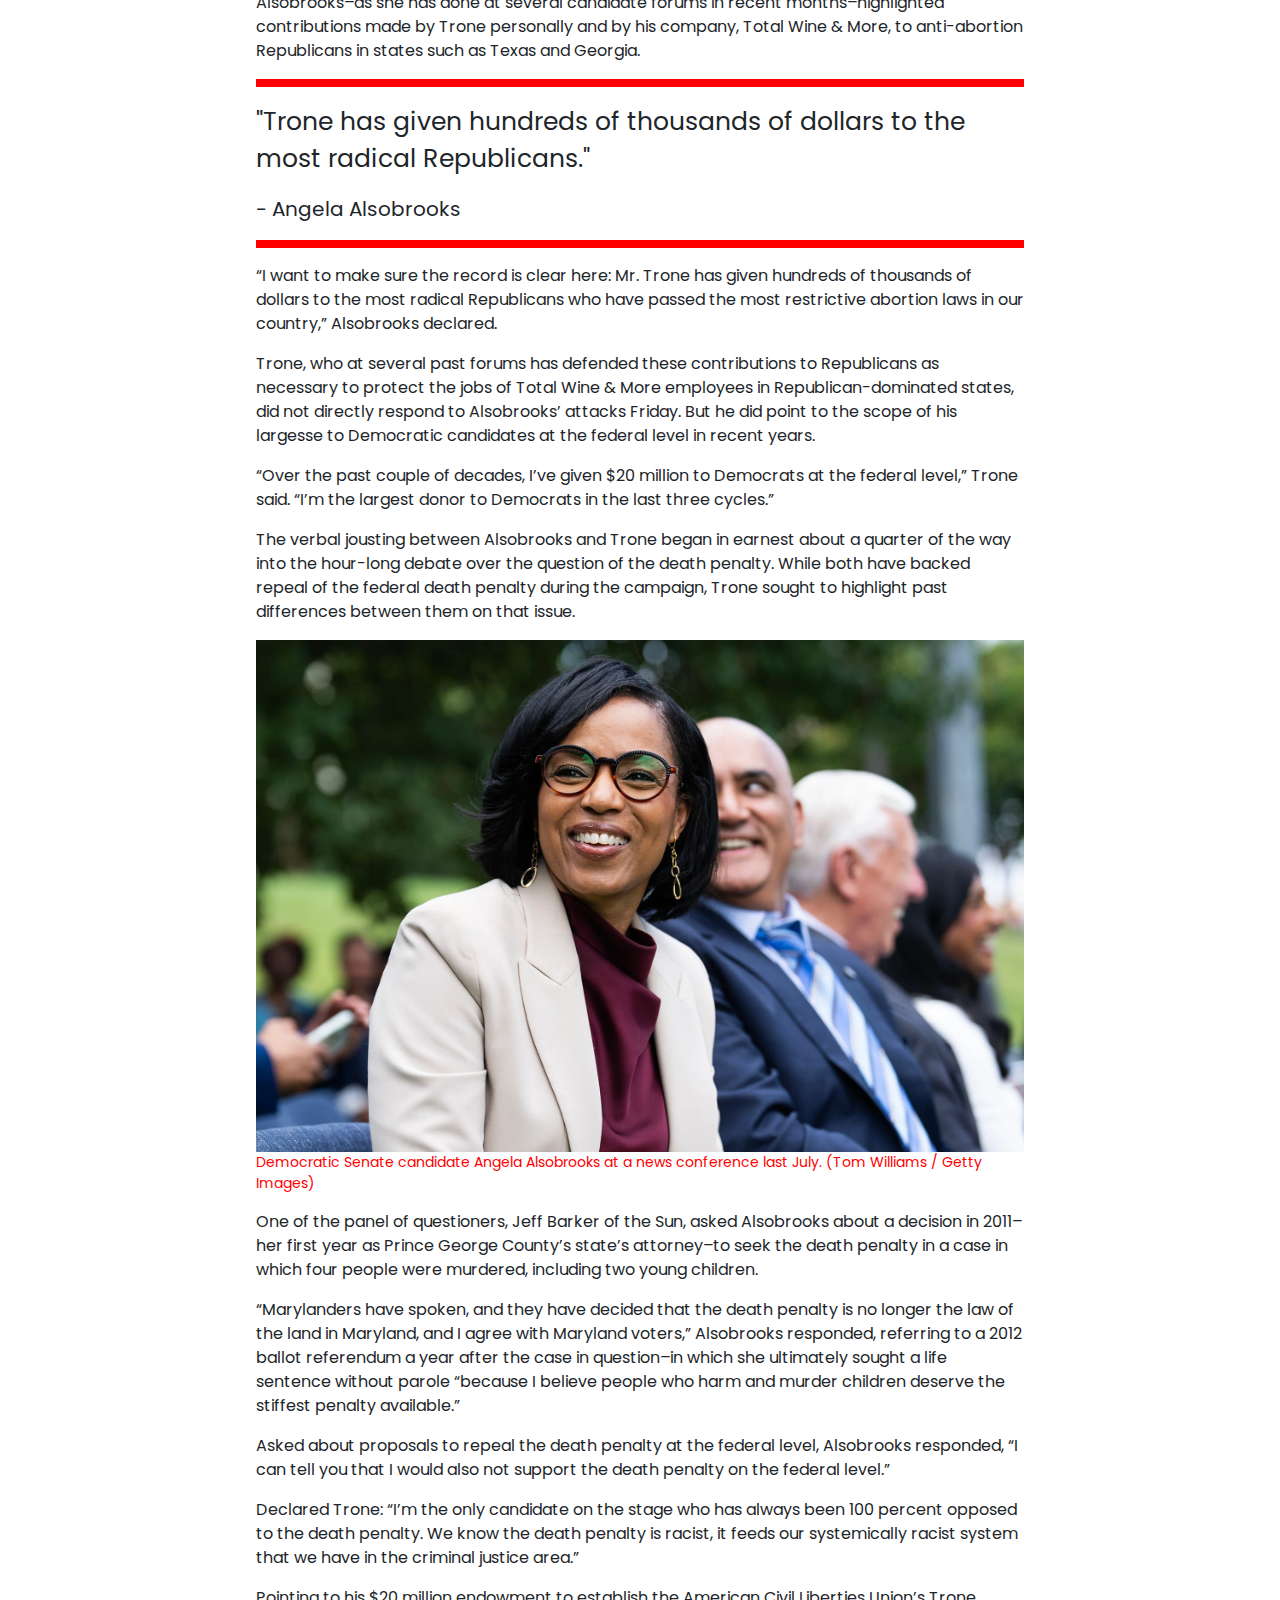
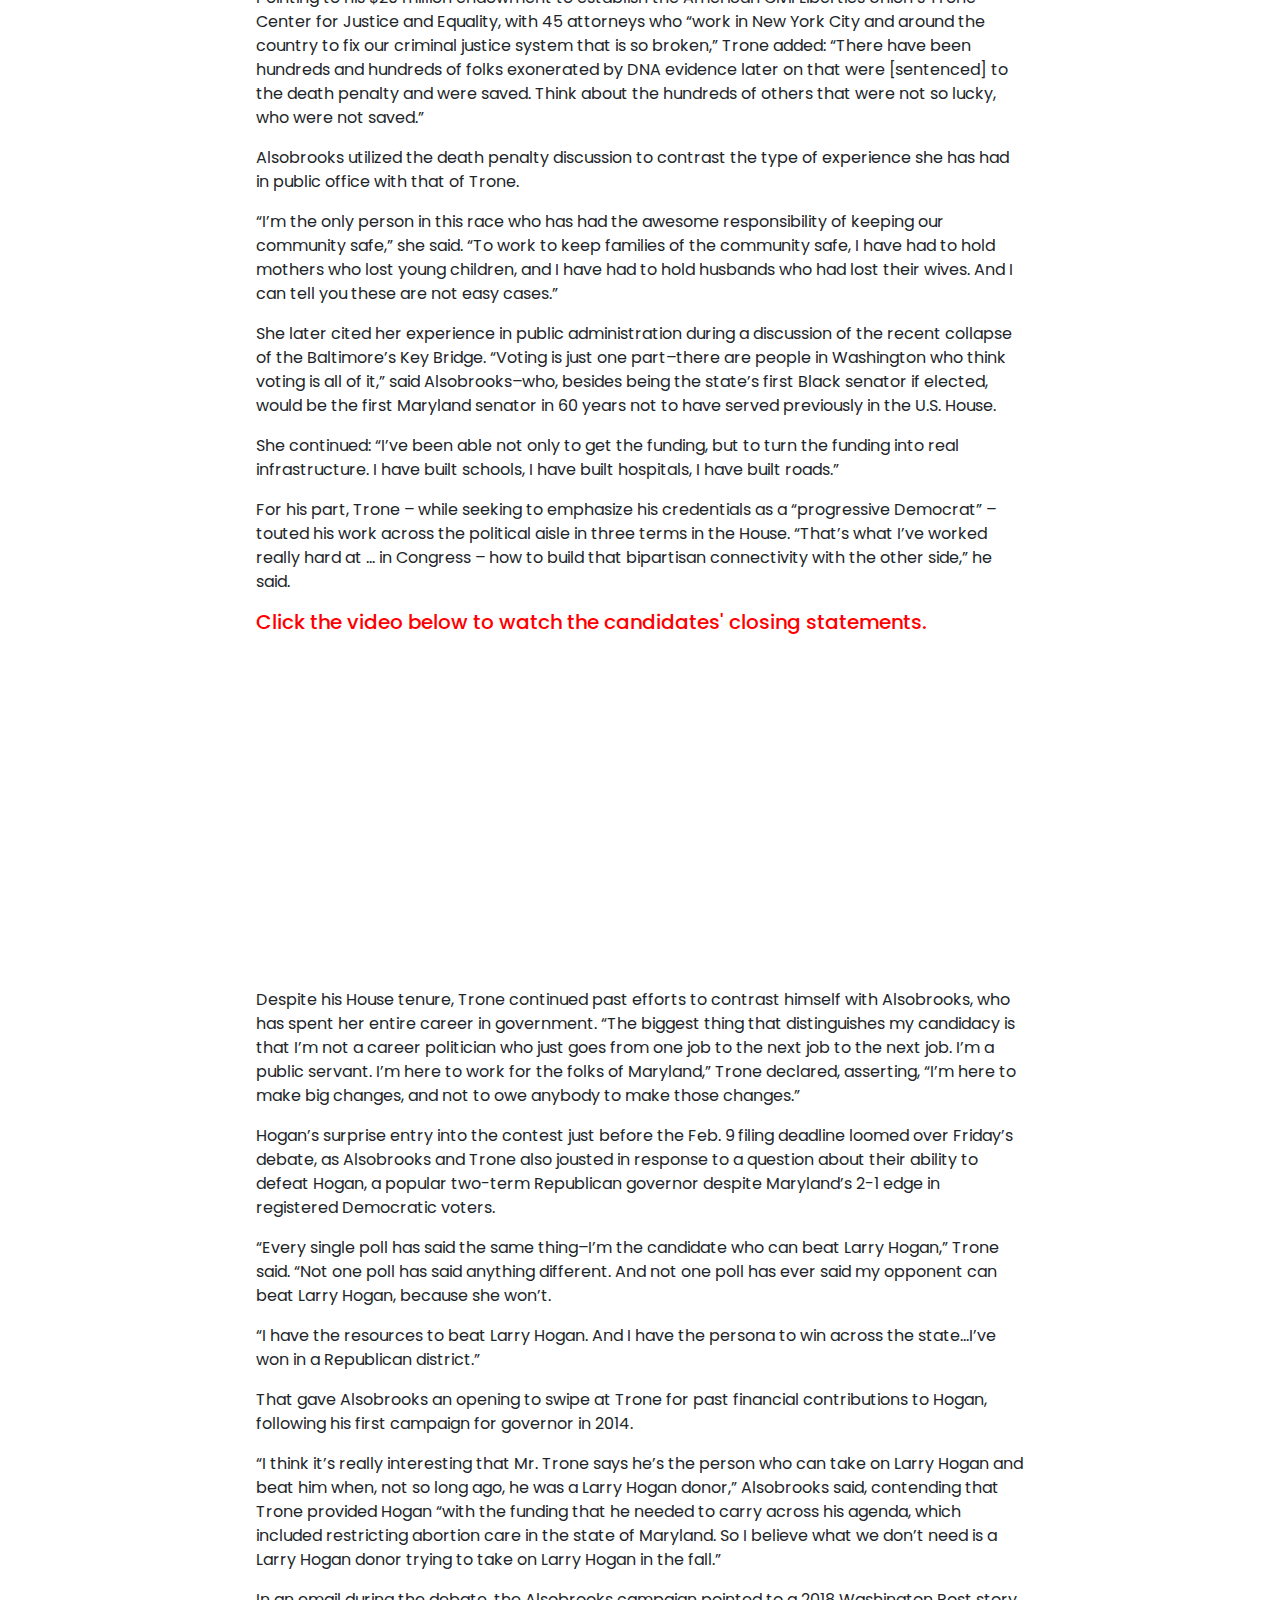
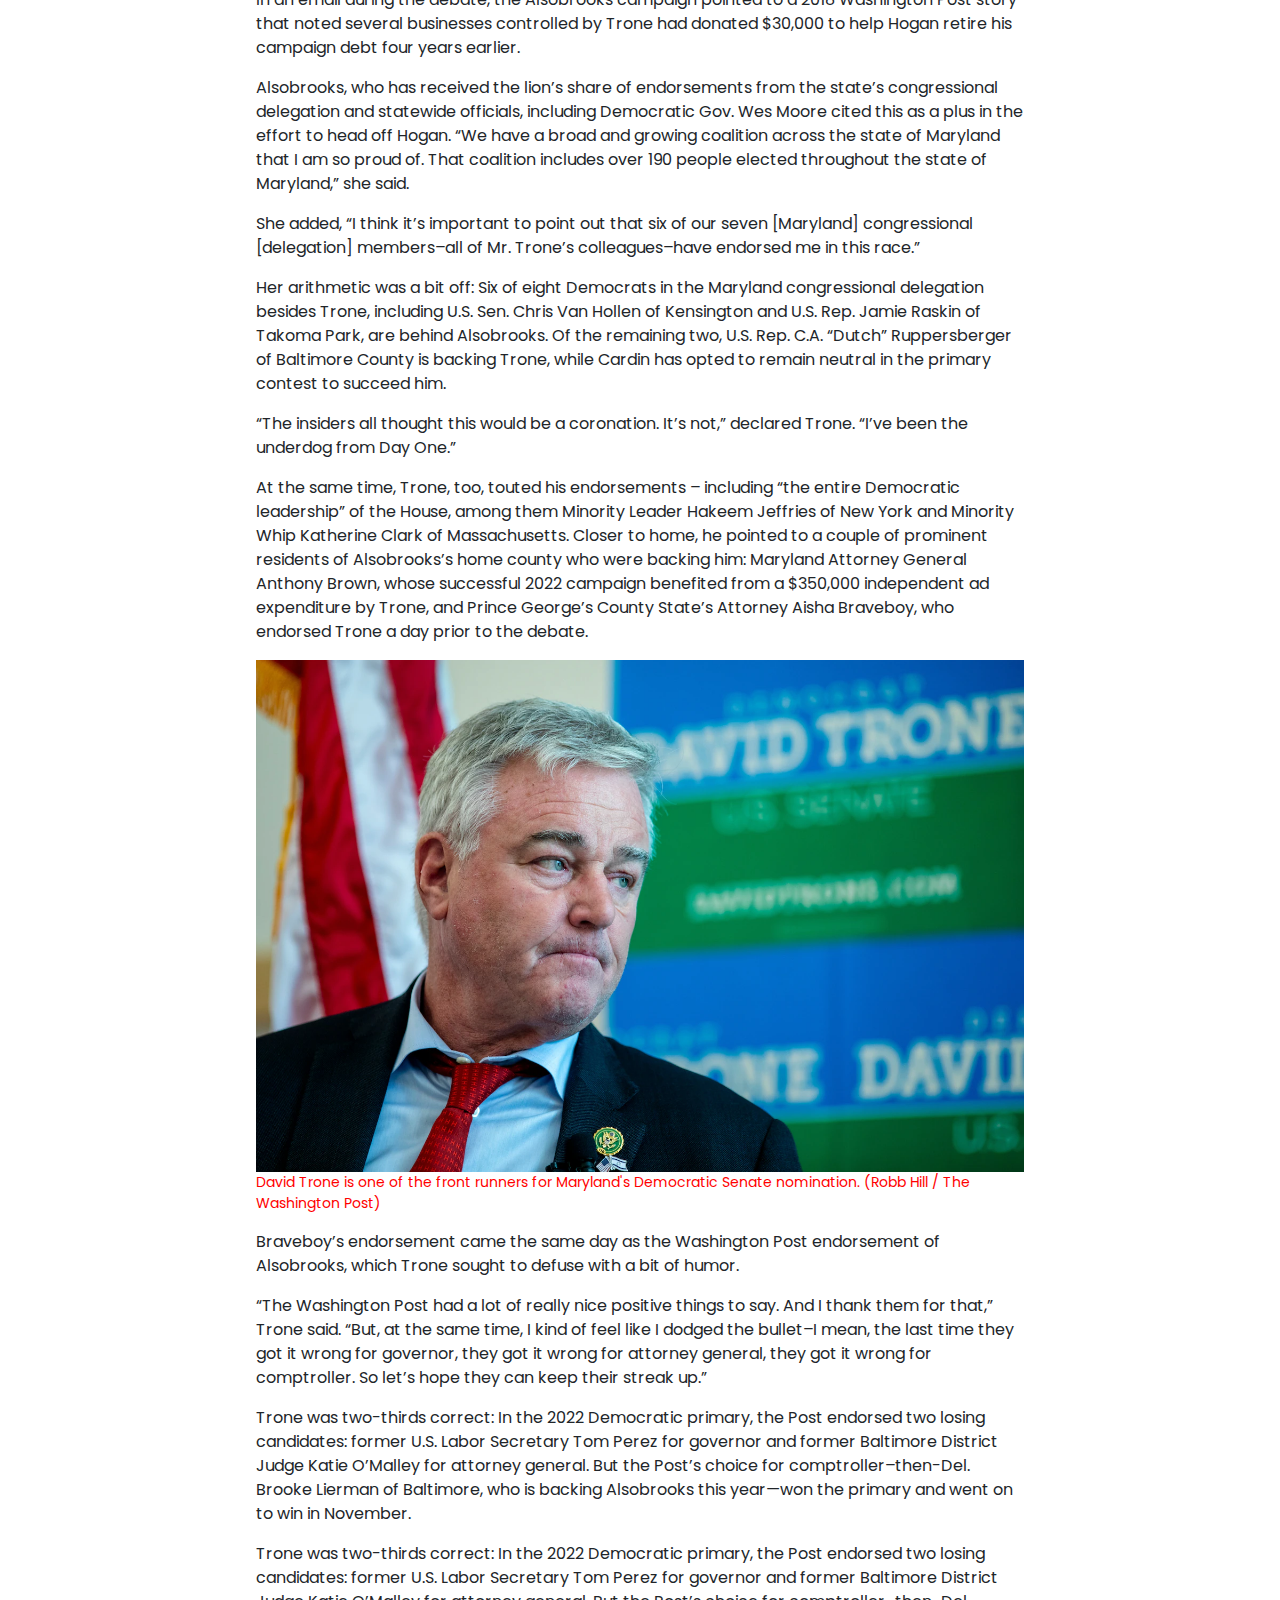
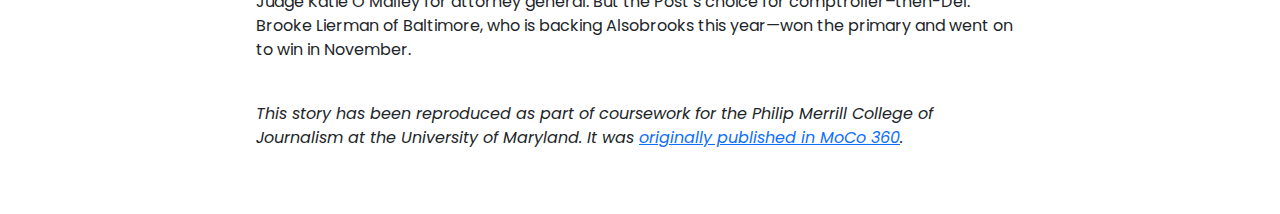
==== commit bc432927: "finished mock up" ====
--- a/jour352-final-project/index.html
+++ b/jour352-final-project/index.html
@@ -154,8 +154,8 @@
                 <hr />
 
                 <p class="quote">
-                    "Trone has given hundreds of thousands of dollars to the most
-                    radical Republicans."
+                    "Trone has given hundreds of thousands of dollars to the
+                    most radical Republicans."
                 </p>
                 <p class="attribution">- Angela Alsobrooks</p>
                 <hr />
@@ -408,6 +408,19 @@
                 in November.
             </p>
             <br />
+            <p>
+                <i
+                    >This story has been reproduced as part of coursework for
+                    the Philip Merrill College of Journalism at the University
+                    of Maryland. It was
+                    <a
+                        href="https://moco360.media/2024/04/20/head-to-head-between-alsobrooks-trone-yields-clashes-despite-lack-of-policy-differences/"
+                        target="_blank"
+                        >originally published in MoCo 360</a
+                    >.</i
+                >
+            </p>
+            <br />
             <br />
         </div>
     </body>
--- a/jour352-final-project/style.css
+++ b/jour352-final-project/style.css
@@ -52,7 +52,7 @@
 }
 
 .quote{
-    font-size: 30px;
+    font-size: 25px;
     font-weight: 200px;
 }   
-.attribution{font-size:25px}+.attribution{font-size:20px}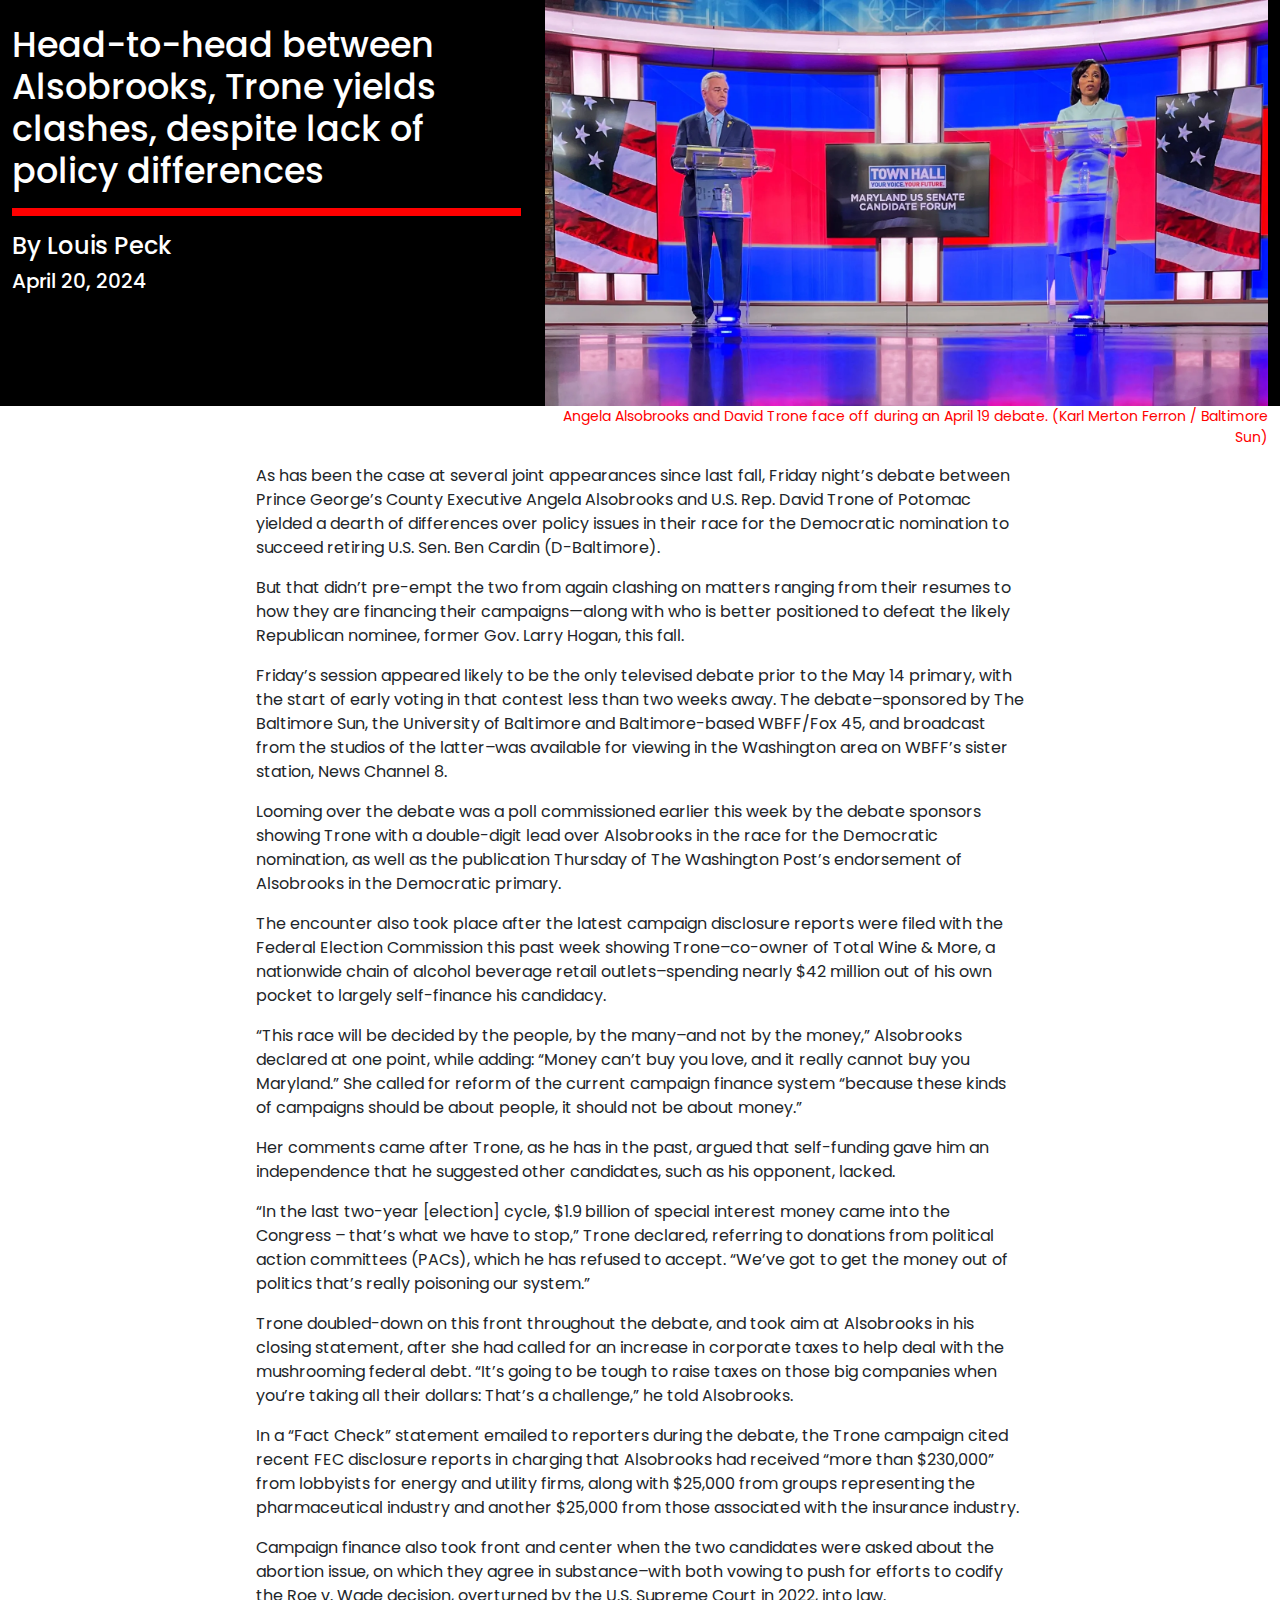
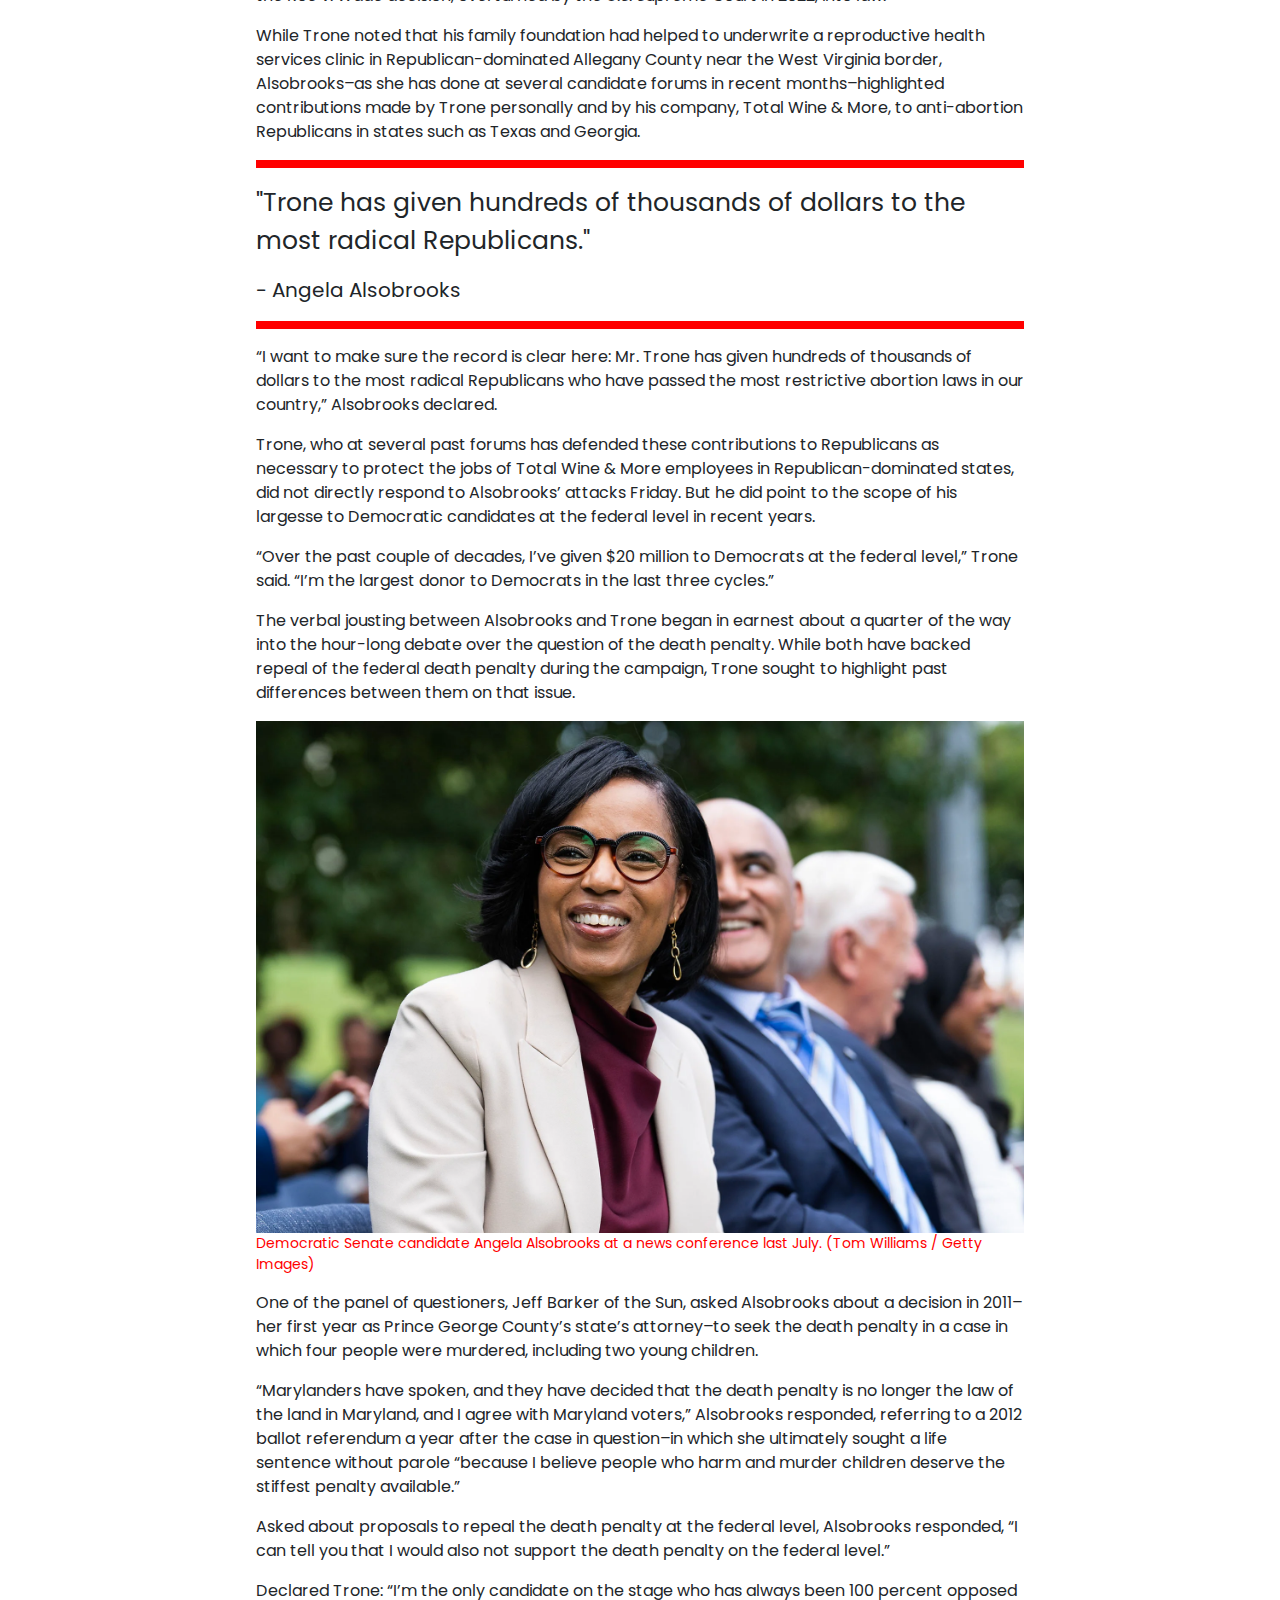
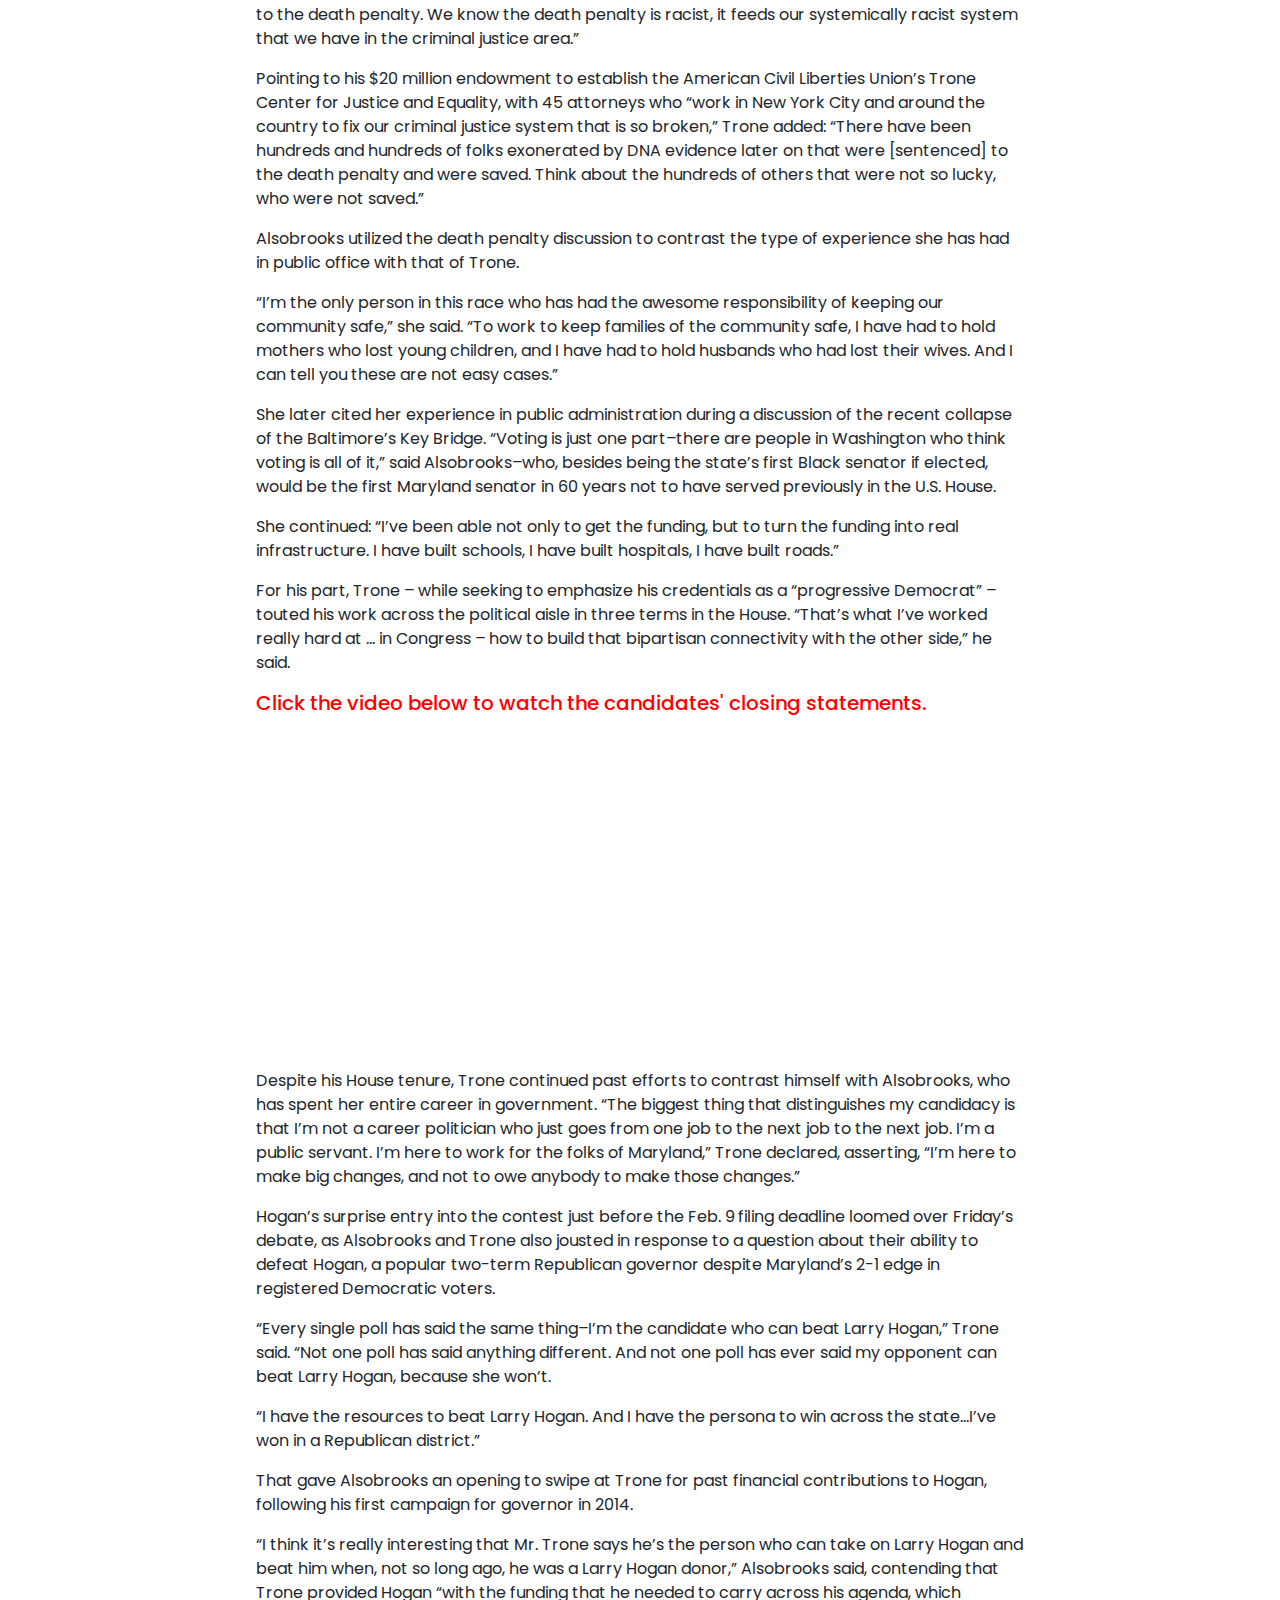
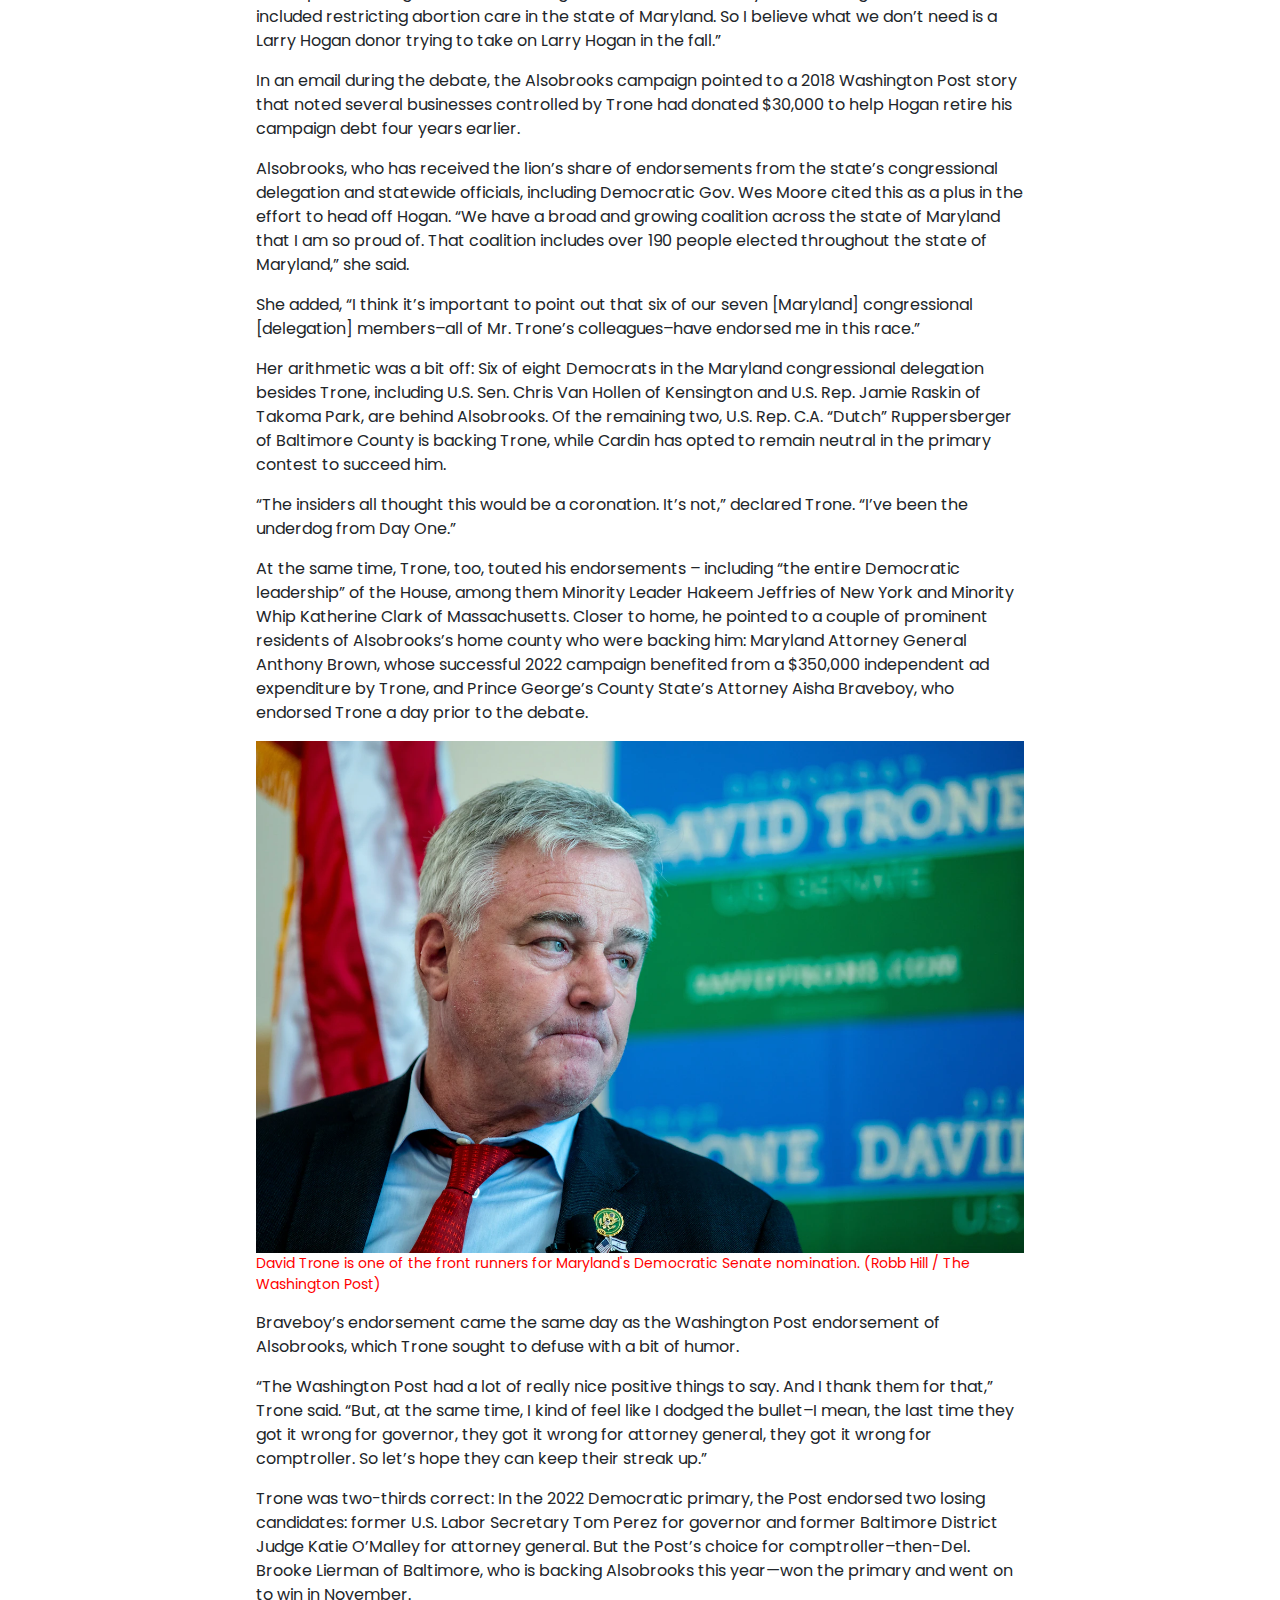
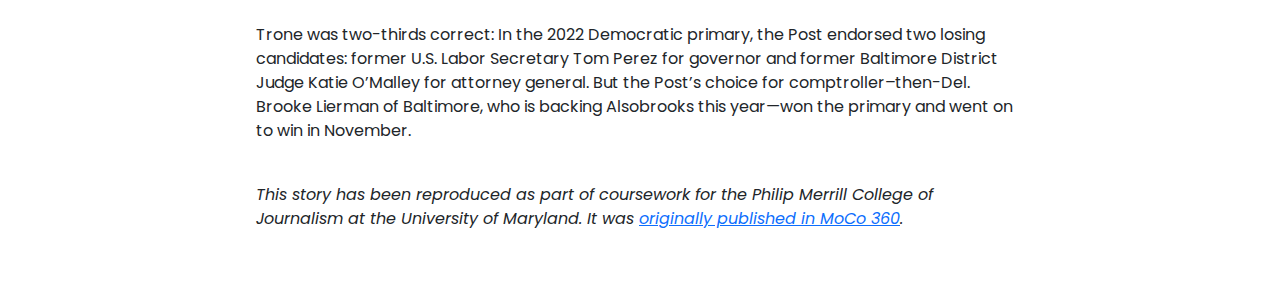
==== commit b7d972da: "playing with padding" ====
--- a/jour352-final-project/index.html
+++ b/jour352-final-project/index.html
@@ -37,8 +37,9 @@
                 </div>
                 <div class="col-7">
                     <img
-                        src="baltimoere%20sun%20image.png"
-                        alt="Trone and Alsobrooks on the debate stage" />
+                        src="baltimore%20sun%20image.png"
+                        alt="Trone and Alsobrooks on the debate stage"
+                        class="mx-auto d-block" />
                 </div>
             </div>
         </div>
--- a/jour352-final-project/style.css
+++ b/jour352-final-project/style.css
@@ -1,58 +1,77 @@
-img {
-    width: 100%;
+@media {
+    img {
+        width: 100%;
+    }
+
+    #topper {
+        width: 100%;
+        background-color: black;
+    }
+
+    h1 {
+        color: white;
+        font-size: 35px;
+    }
+
+    #caption {
+        font-size: 14px;
+        color: red;
+        text-align: right;
+    }
+    #image-caption {
+        color: red;
+        font-size: 14px;
+        text-align: left;
+    }
+    h4 {
+        color: white;
+        font-size: 24px;
+        font-weight: light;
+    }
+    h5 {
+        color: white;
+        font-weight: light;
+    }
+
+    body {
+        font-family: Poppins;
+    }
+
+    #content {
+        padding-left: 0%;
+        padding-right: 0%;
+        width: 100%;
+    }
+    h3 {
+        font-size: 20px;
+        color: red;
+    }
+    hr {
+        color: red;
+        height: 0.5em;
+        background-color: red;
+        opacity: 100%;
+    }
+
+    .quote {
+        font-size: 25px;
+        font-weight: 200px;
+    }
+    .attribution {
+        font-size: 20px;
+    }
 }
-
-#topper {
-    width: 100%;
-    background-color: black;
+@media (min-width: 576px) {
+    #content {
+        width: 100%;
+        padding-left: 20%;
+        padding-right: 20%;
+    }
 }
-
-h1 {
-    color: white;
-    font-size: 35px;
+@media (min-width: 992px) {
+    #content {
+        width: 100%;
+        padding-left: 20%;
+        padding-right: 20%;
+    }
 }
-
-#caption {
-    font-size: 14px;
-    color: red;
-    text-align: right;
-}
-#image-caption {
-    color: red;
-    font-size: 14px;
-    text-align: left;
-}
-h4 {
-    color: white;
-    font-size: 24px;
-    font-weight: light;
-}
-h5 {
-    color: white;
-    font-weight: light;
-}
-
-body {
-    font-family: Poppins;
-}
-
-#content {
-    padding-left: 20%;
-    padding-right: 20%;
-}
-h3 {
-    font-size: 20px;
-    color: red;
-}
-hr {
-    color: red;
-    height: 0.5em;
-    background-color: red;
-    opacity: 100%;
-}
-
-.quote{
-    font-size: 25px;
-    font-weight: 200px;
-}   
-.attribution{font-size:20px}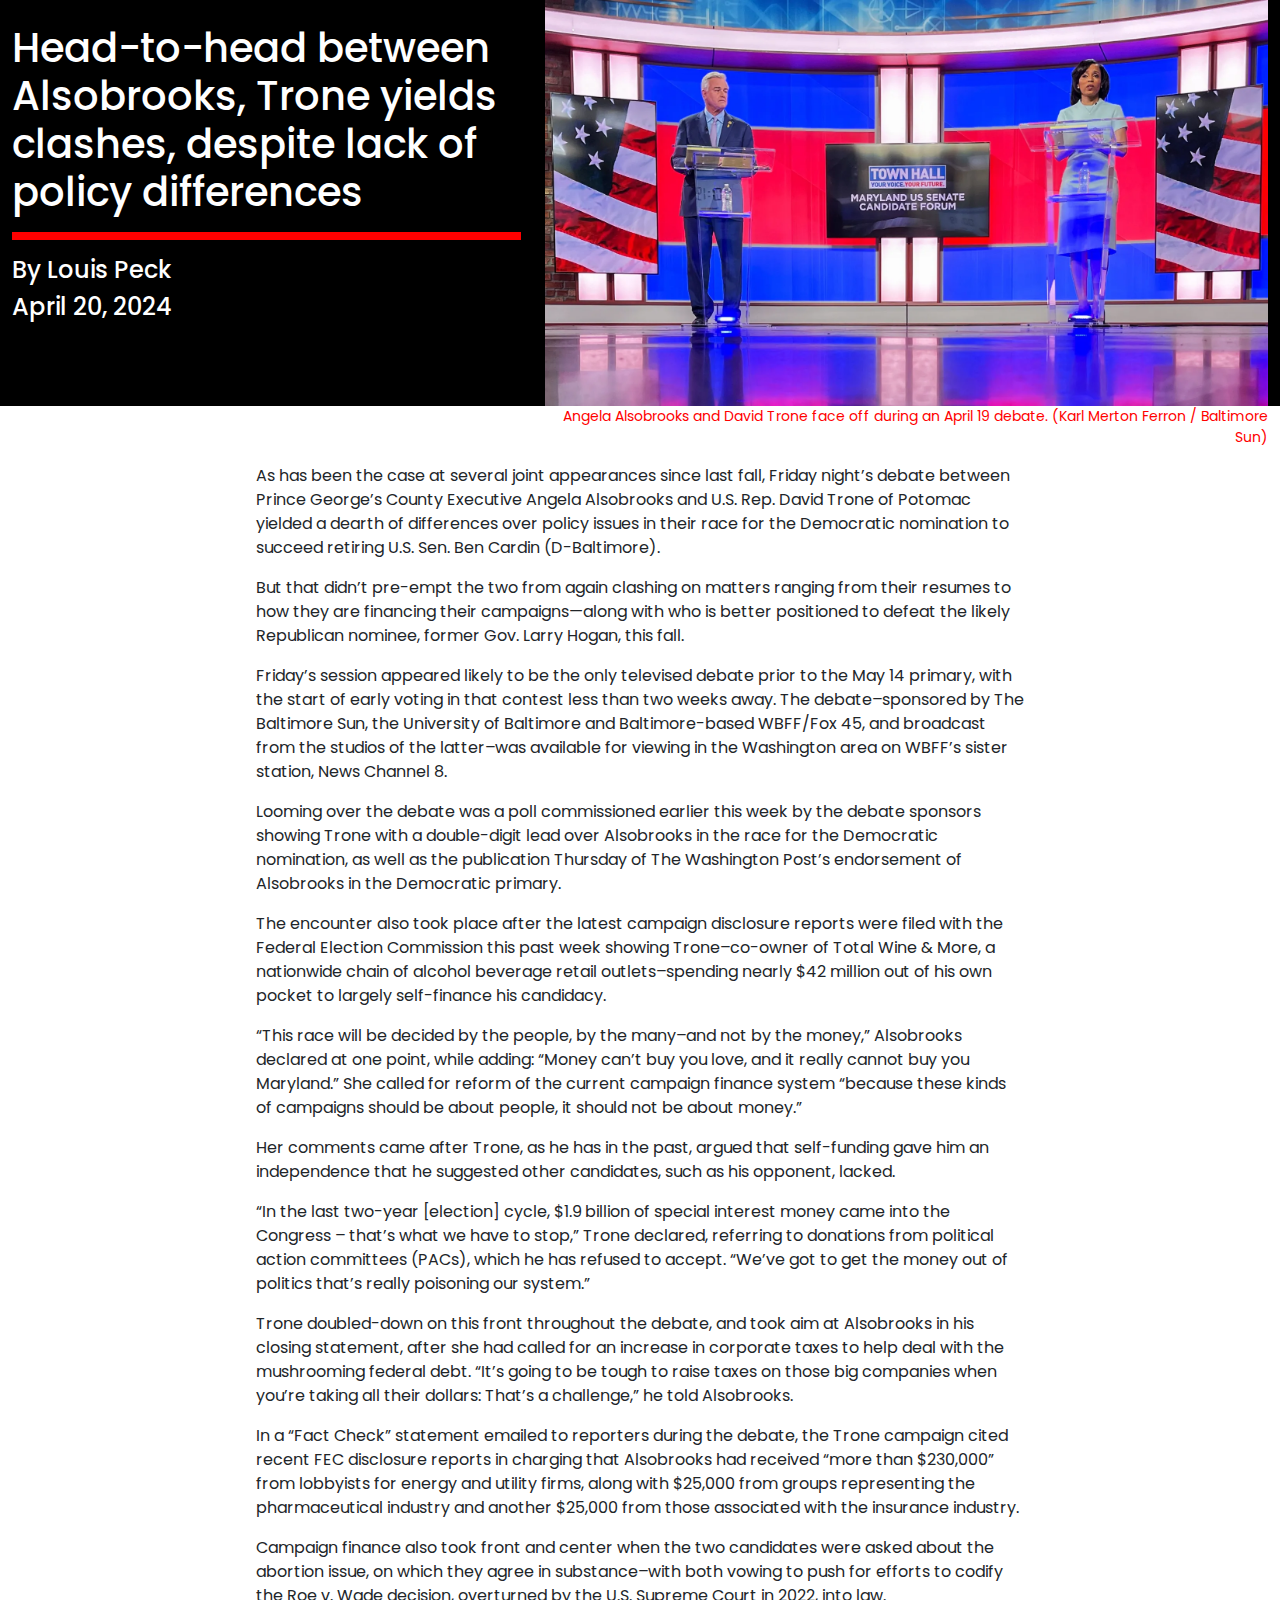
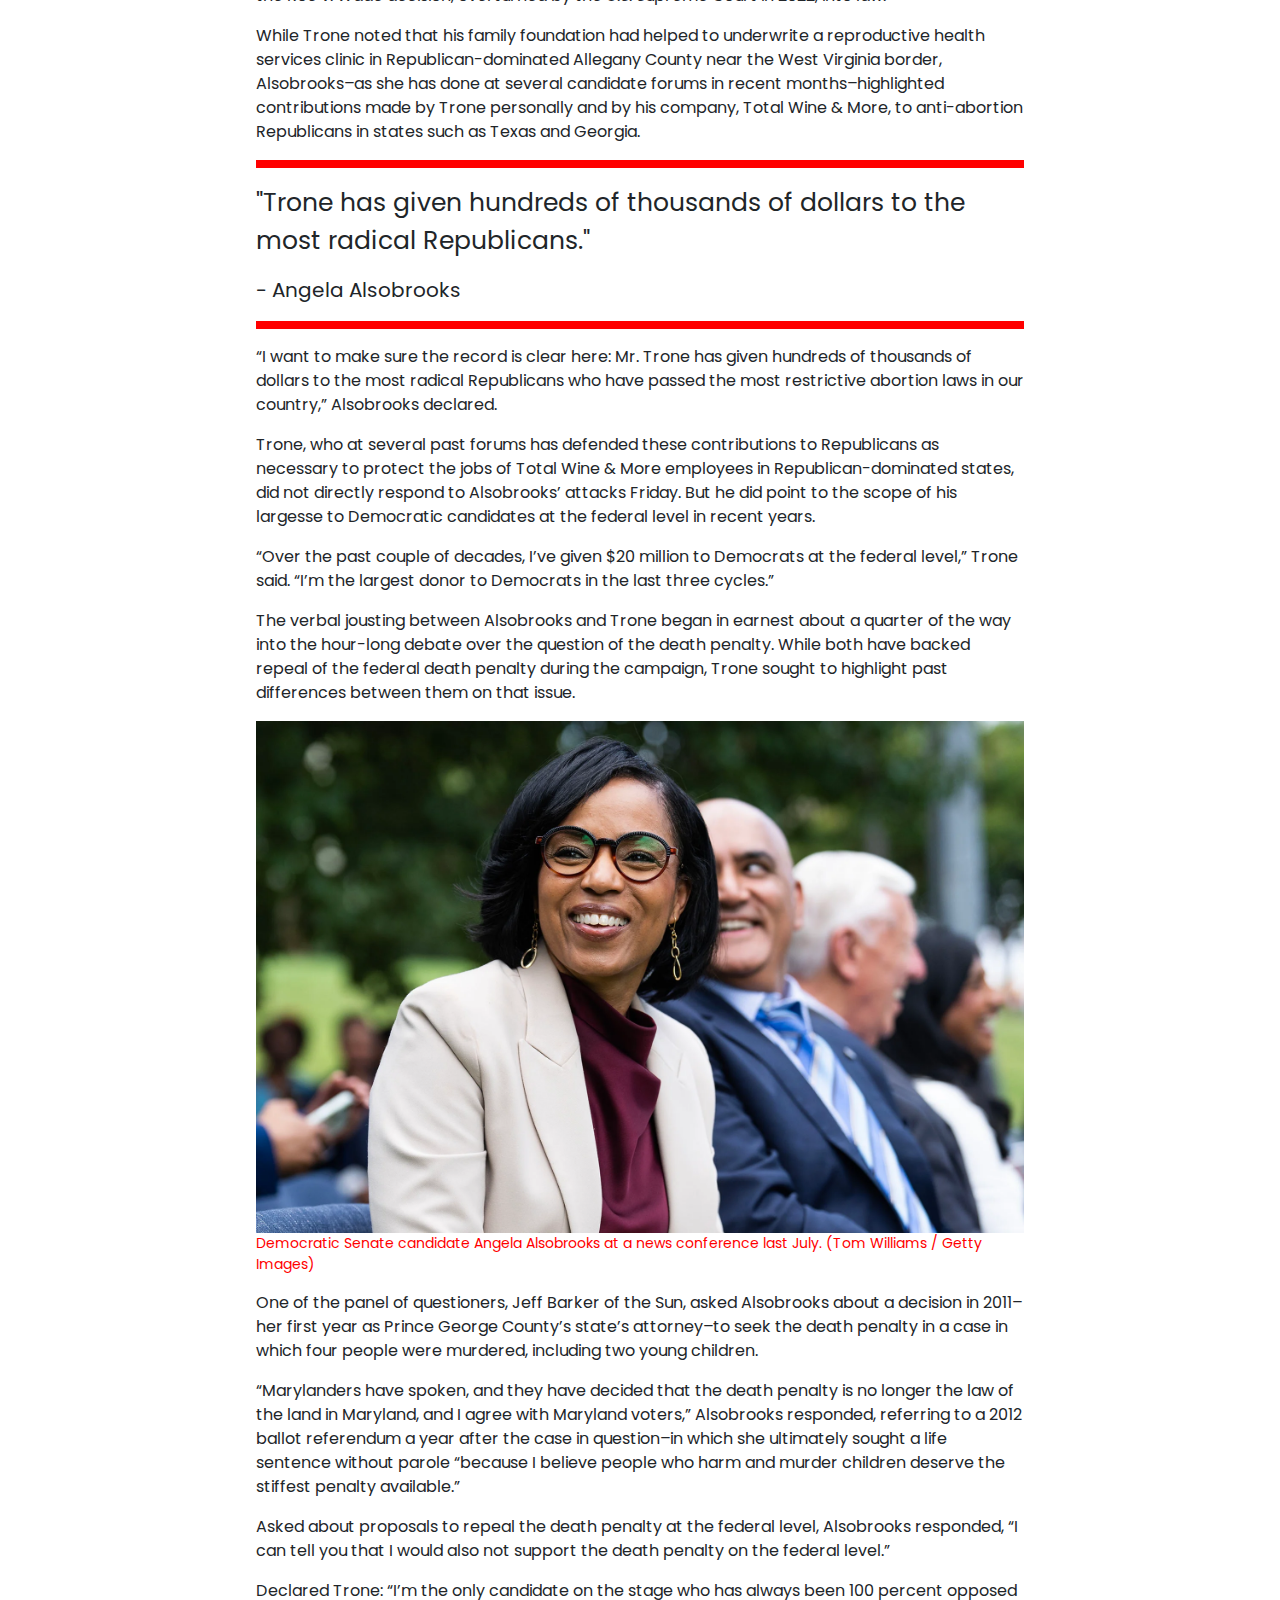
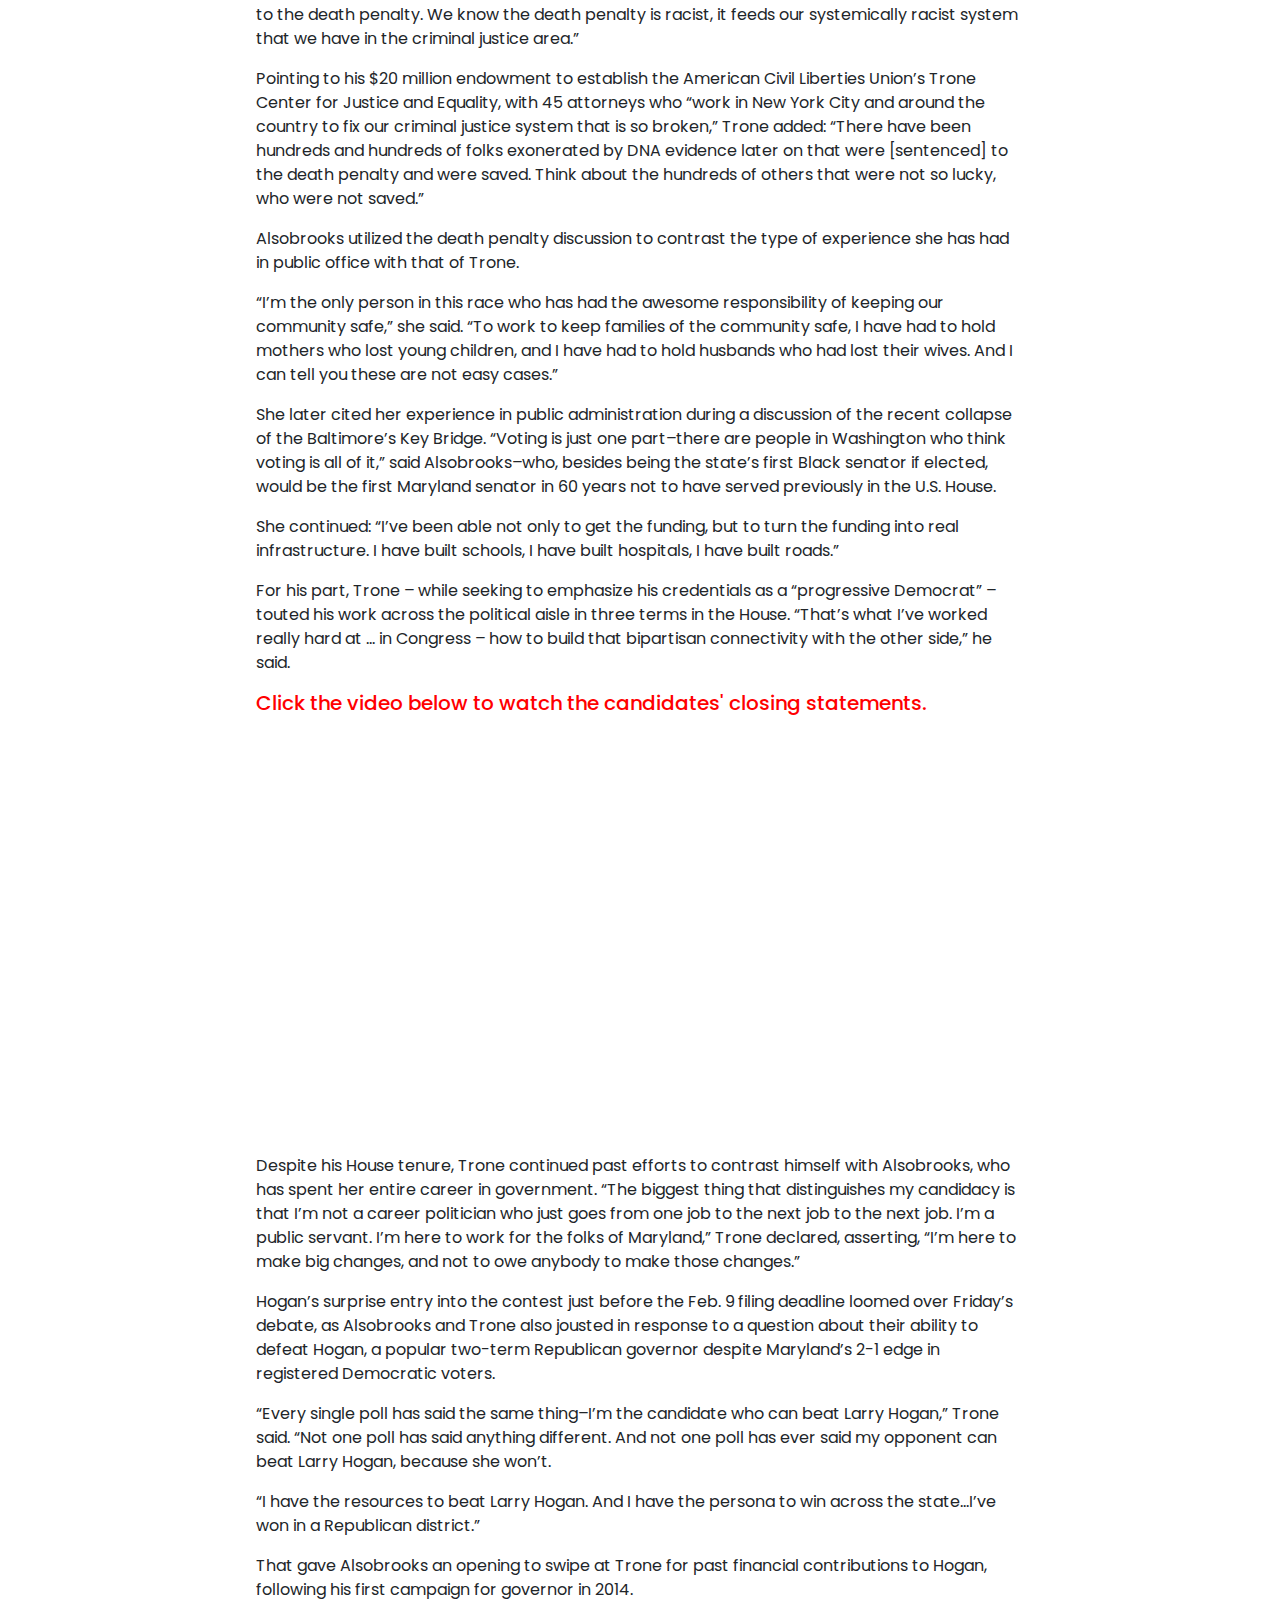
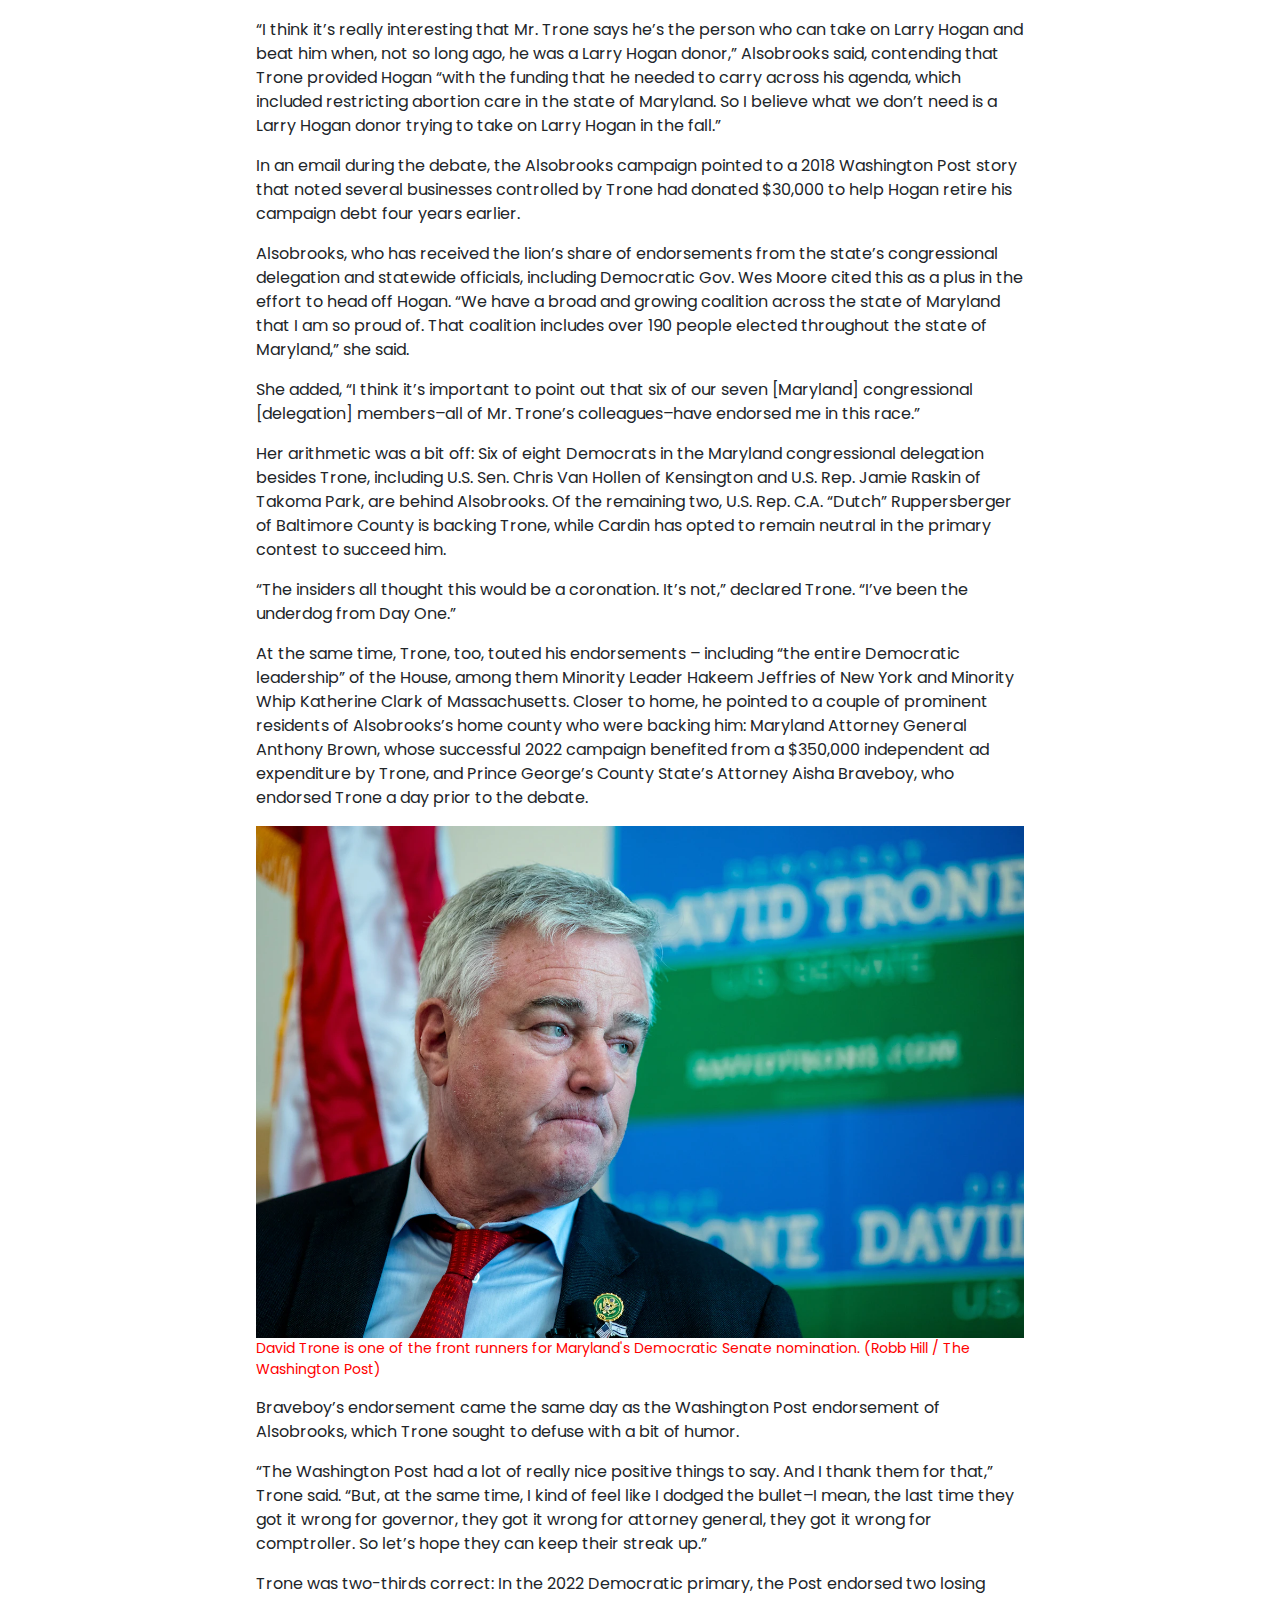
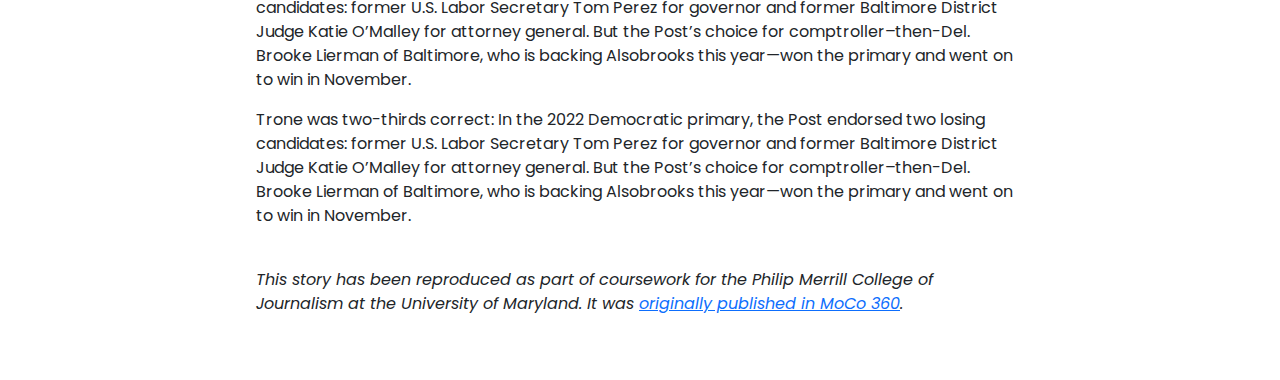
==== commit 98f0ddbc: "done for the day" ====
--- a/jour352-final-project/index.html
+++ b/jour352-final-project/index.html
@@ -24,7 +24,7 @@
     <body>
         <div class="container-fluid" id="topper">
             <div class="row">
-                <div class="col-5">
+                <div class="col-sm-5">
                     <br />
                     <h1>
                         Head-to-head between Alsobrooks, Trone yields clashes,
@@ -35,11 +35,10 @@
                     <h5>April 20, 2024</h5>
                     <br />
                 </div>
-                <div class="col-7">
+                <div class="col-sm-7">
                     <img
                         src="baltimore%20sun%20image.png"
-                        alt="Trone and Alsobrooks on the debate stage"
-                        class="mx-auto d-block" />
+                        alt="Trone and Alsobrooks on the debate stage" />
                 </div>
             </div>
         </div>
@@ -271,8 +270,7 @@
                 statements.
             </h3>
             <iframe
-                width="560"
-                height="315"
+                width=100%
                 src="https://www.youtube.com/embed/rthv3TczWK4?si=FSeJa4aQPDvCkp8i&amp;start=3408"
                 title="YouTube video player"
                 frameborder="0"
--- a/jour352-final-project/style.css
+++ b/jour352-final-project/style.css
@@ -10,7 +10,7 @@
 
     h1 {
         color: white;
-        font-size: 35px;
+        font-size: 20px;
     }
 
     #caption {
@@ -25,12 +25,13 @@
     }
     h4 {
         color: white;
-        font-size: 24px;
+        font-size: 18px;
         font-weight: light;
     }
     h5 {
         color: white;
         font-weight: light;
+        font-size: 18px;
     }
 
     body {
@@ -60,18 +61,47 @@
     .attribution {
         font-size: 20px;
     }
+    iframe {
+        height: 100px;
+    }
 }
 @media (min-width: 576px) {
+    h1 {
+        font-size: 25px;
+    }
     #content {
         width: 100%;
         padding-left: 20%;
         padding-right: 20%;
     }
+    h4 {
+        font-size: 20px;
+    }
+    h5 {
+        font-size: 18px;
+    }
+    iframe {
+        height: 300px;
+    }
 }
 @media (min-width: 992px) {
+    h1 {
+        font-size: 40px;
+    }
     #content {
         width: 100%;
         padding-left: 20%;
         padding-right: 20%;
     }
+    h4 {
+        font-size: 24px;
+    }
+    h5 {
+        color: white;
+        font-weight: light;
+        font-size: 24px;
+    }
+    iframe {
+        height: 400px;
+    }
 }
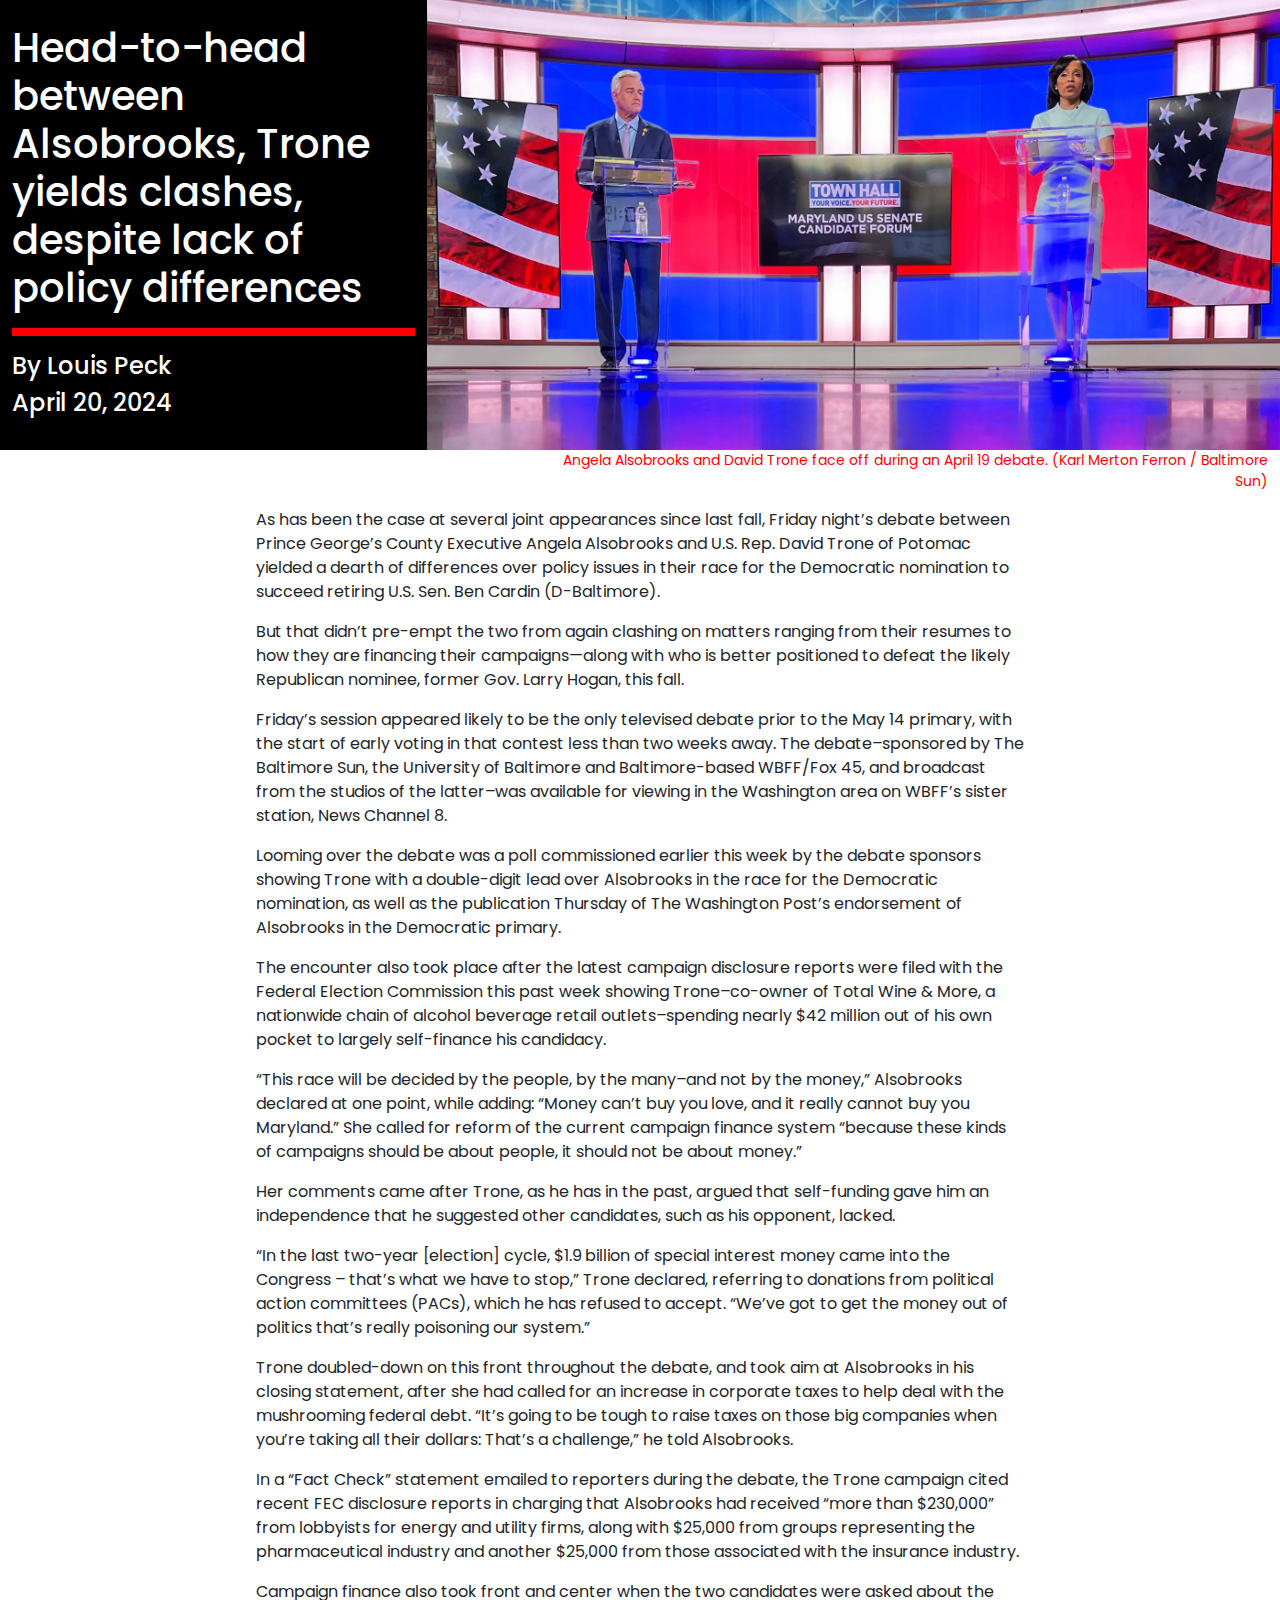
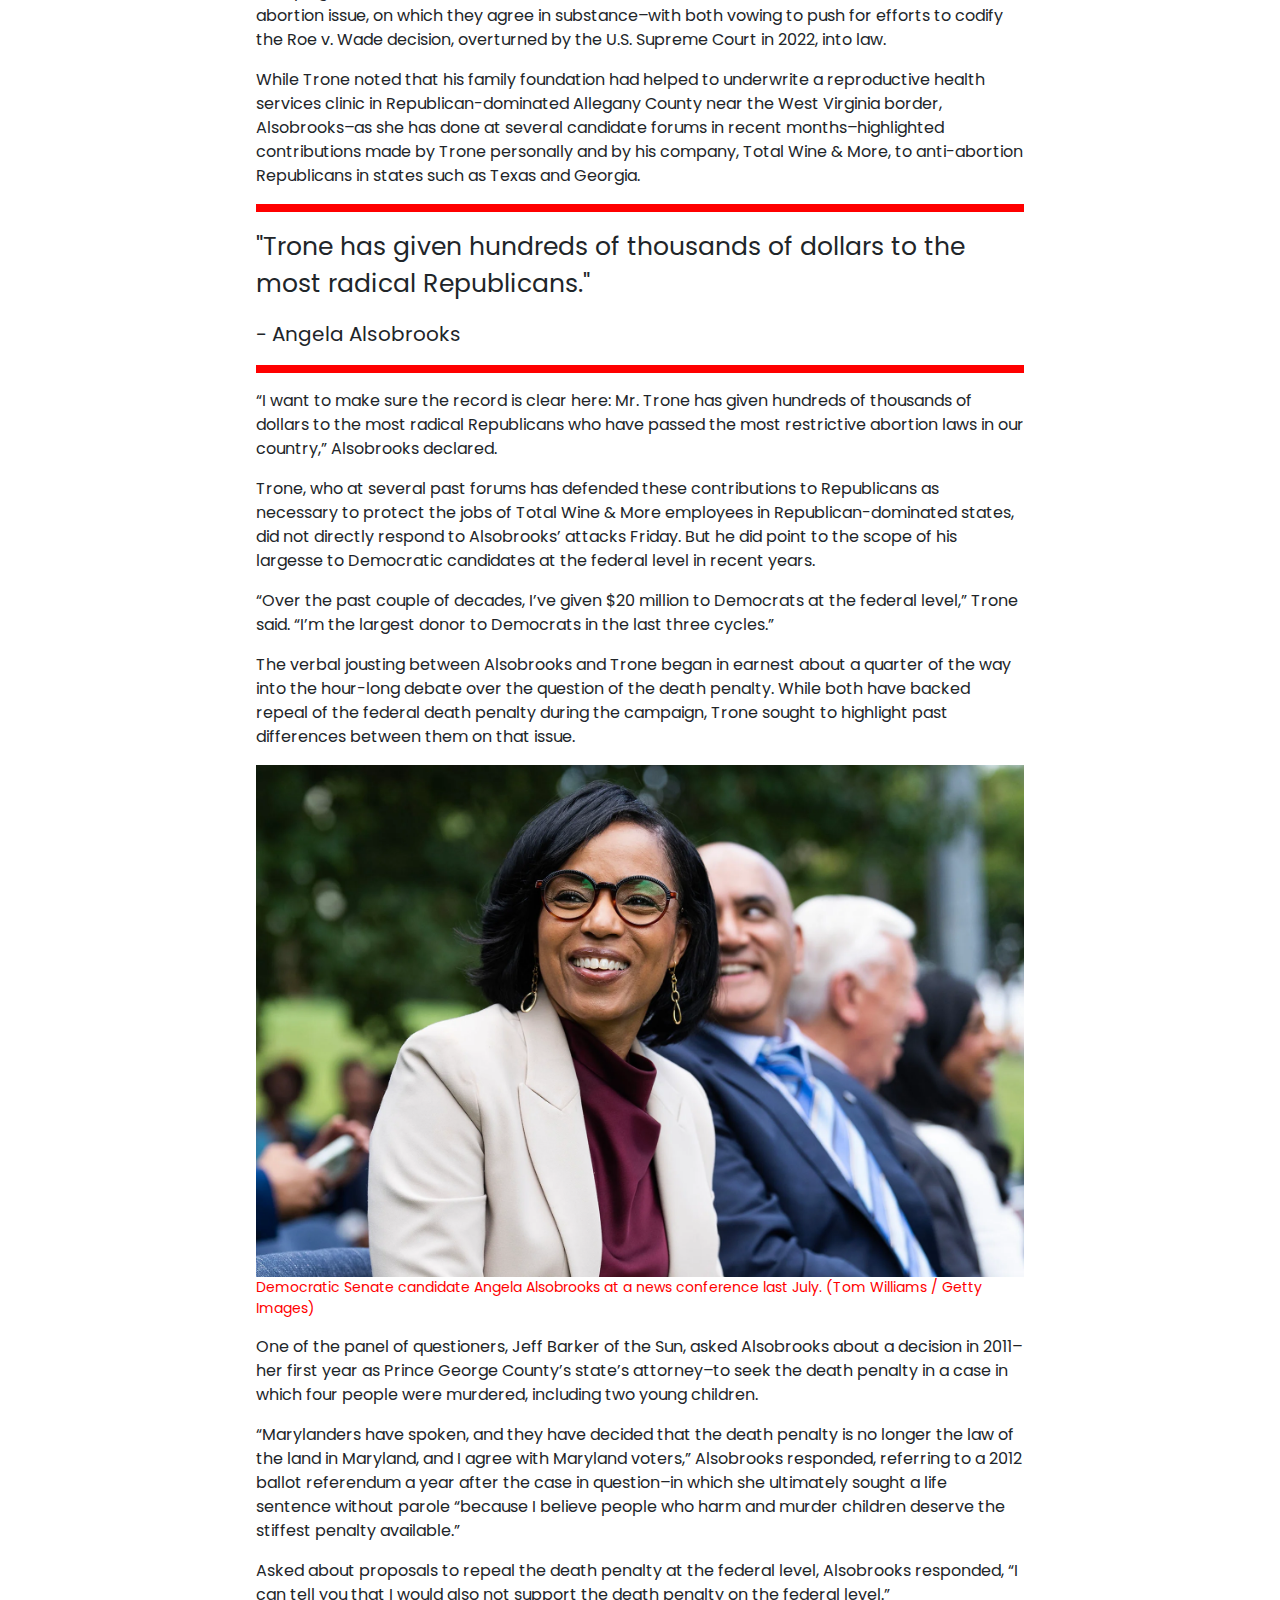
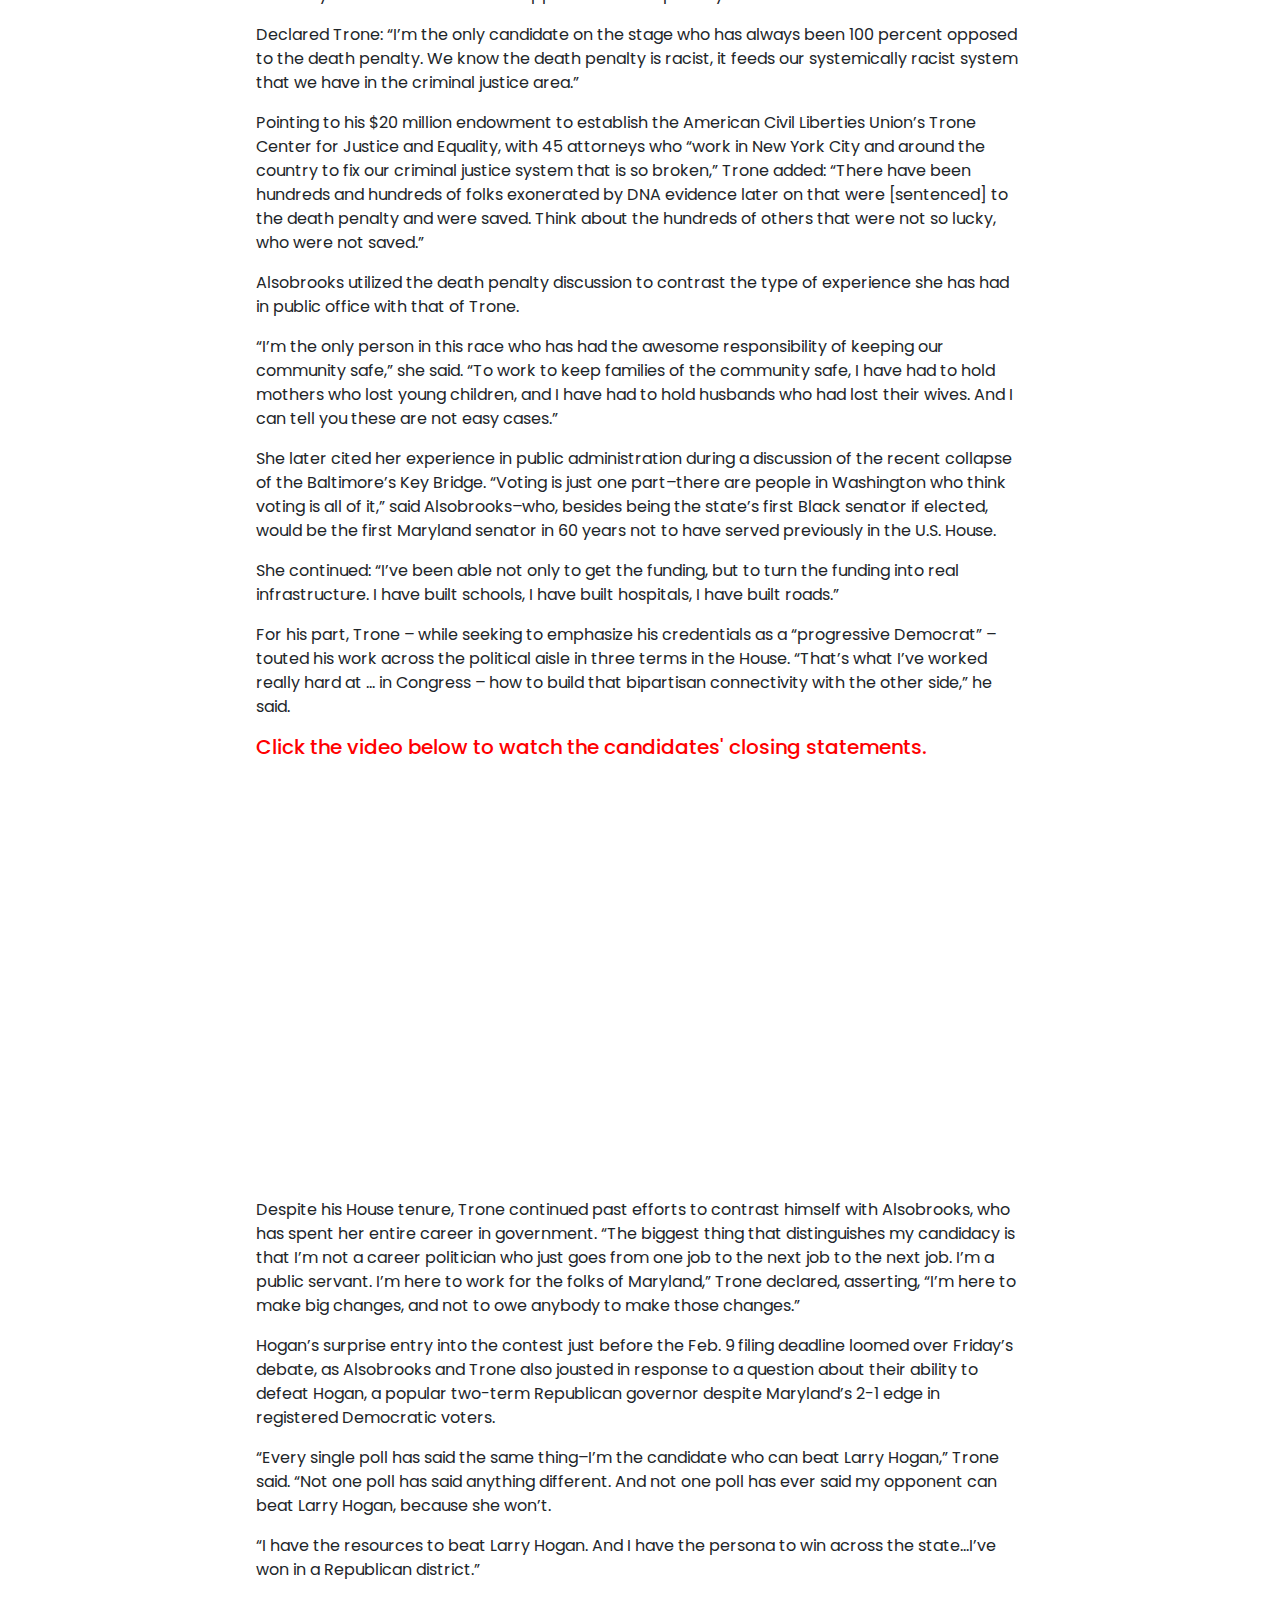
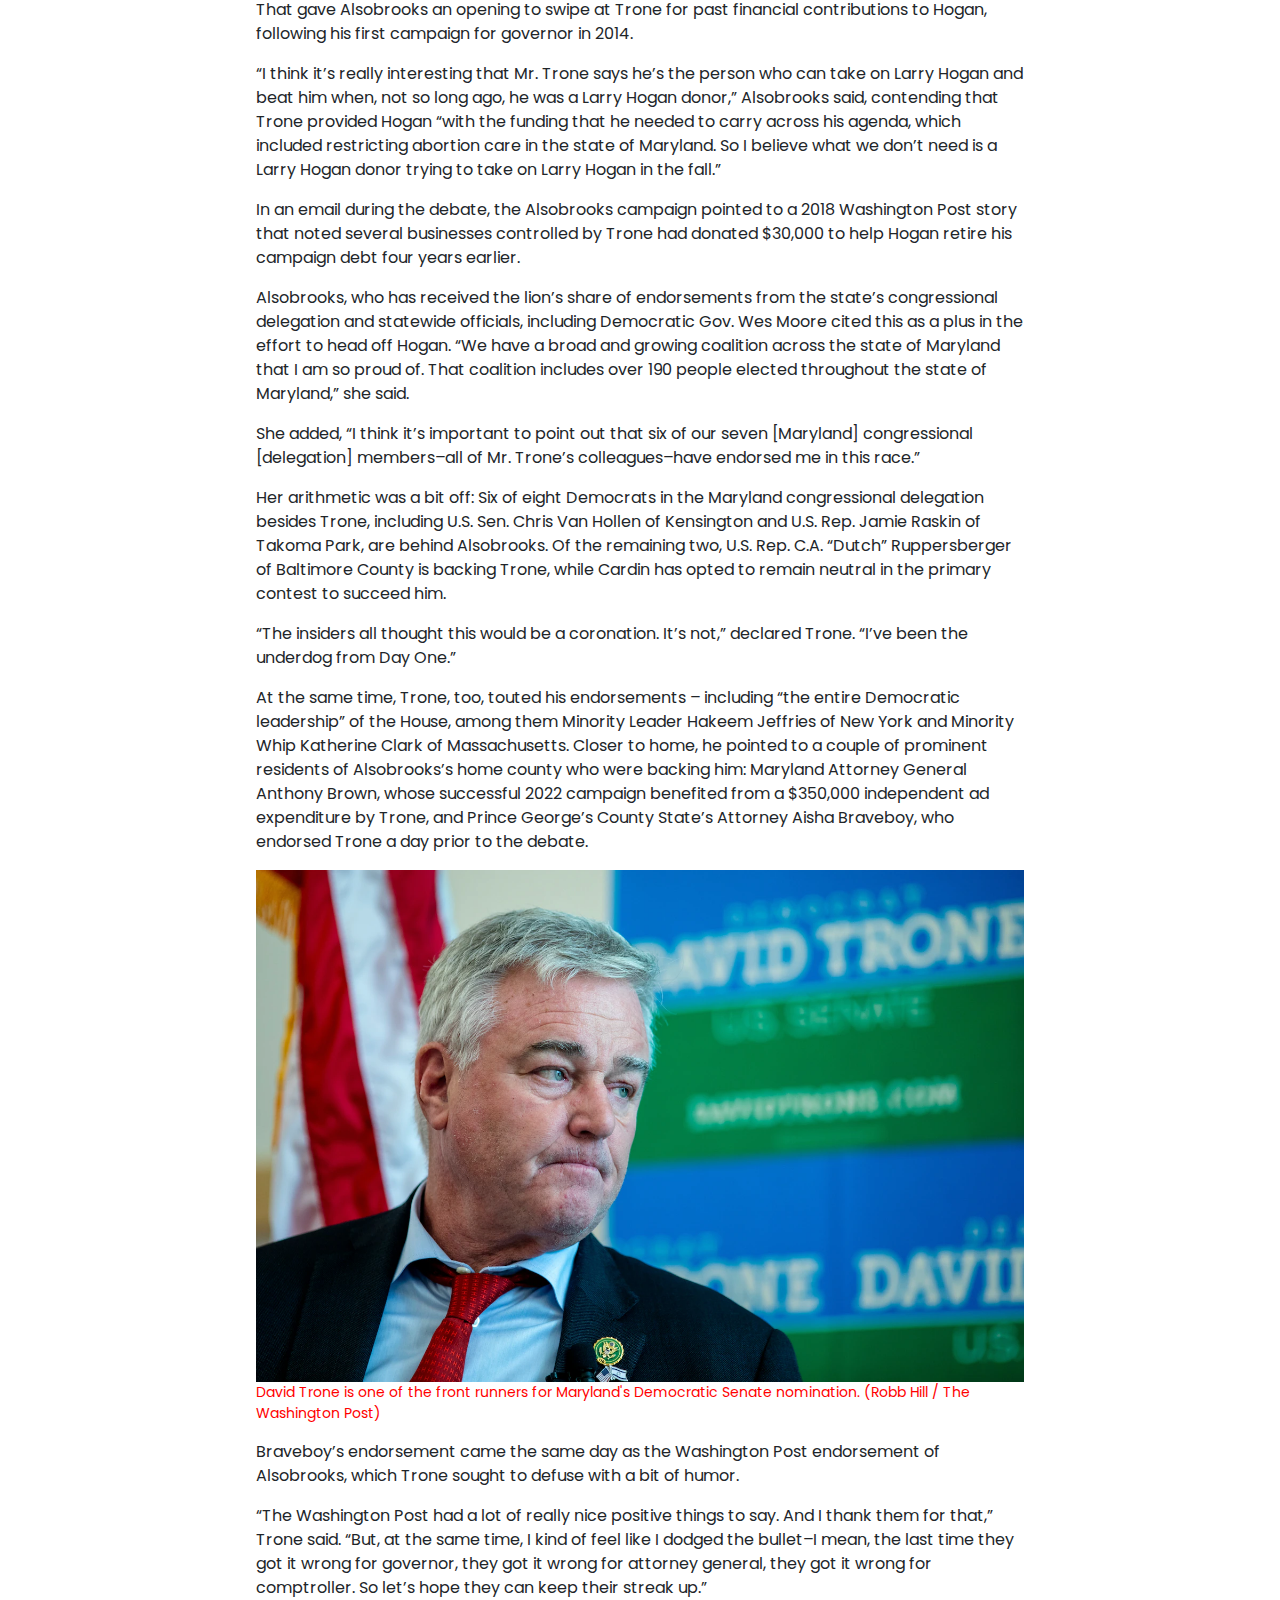
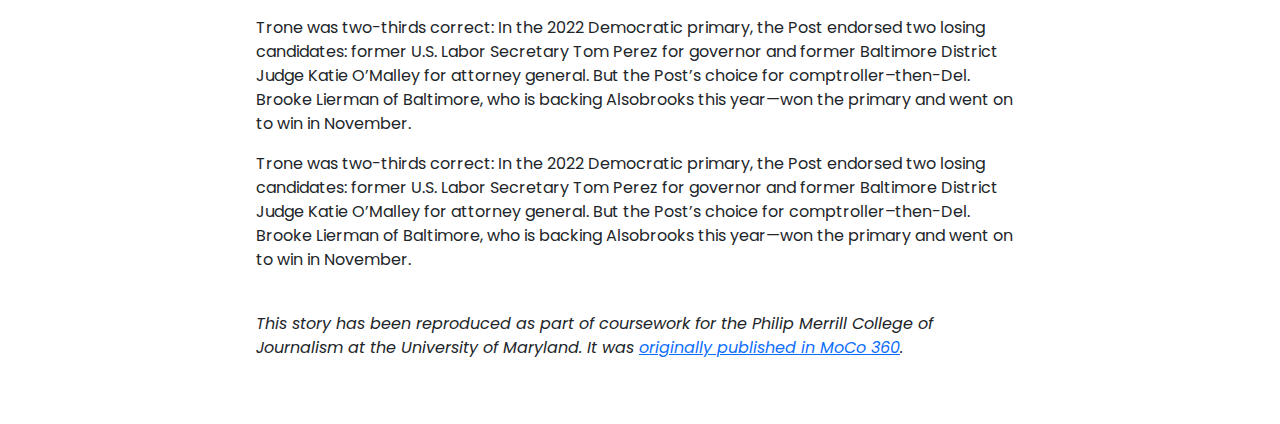
==== commit ab66e0b8: "fixed a lot" ====
--- a/jour352-final-project/index.html
+++ b/jour352-final-project/index.html
@@ -24,7 +24,7 @@
     <body>
         <div class="container-fluid" id="topper">
             <div class="row">
-                <div class="col-sm-5">
+                <div class="col-md-4">
                     <br />
                     <h1>
                         Head-to-head between Alsobrooks, Trone yields clashes,
@@ -35,10 +35,8 @@
                     <h5>April 20, 2024</h5>
                     <br />
                 </div>
-                <div class="col-sm-7">
-                    <img
-                        src="baltimore%20sun%20image.png"
-                        alt="Trone and Alsobrooks on the debate stage" />
+                <div class="col-md-8" id="lead-image">
+                    <div id="space"></div>
                 </div>
             </div>
         </div>
@@ -54,373 +52,413 @@
             </div>
         </div>
         <div class="container-fluid" id="content">
-            <p>
-                As has been the case at several joint appearances since last
-                fall, Friday night’s debate between Prince George’s County
-                Executive Angela Alsobrooks and U.S. Rep. David Trone of Potomac
-                yielded a dearth of differences over policy issues in their race
-                for the Democratic nomination to succeed retiring U.S. Sen. Ben
-                Cardin (D-Baltimore).
-            </p>
-            <p>
-                But that didn’t pre-empt the two from again clashing on matters
-                ranging from their resumes to how they are financing their
-                campaigns—along with who is better positioned to defeat the
-                likely Republican nominee, former Gov. Larry Hogan, this fall.
-            </p>
-            <p>
-                Friday’s session appeared likely to be the only televised debate
-                prior to the May 14 primary, with the start of early voting in
-                that contest less than two weeks away. The debate–sponsored by
-                The Baltimore Sun, the University of Baltimore and
-                Baltimore-based WBFF/Fox 45, and broadcast from the studios of
-                the latter–was available for viewing in the Washington area on
-                WBFF’s sister station, News Channel 8.
-            </p>
-            <p>
-                Looming over the debate was a poll commissioned earlier this
-                week by the debate sponsors showing Trone with a double-digit
-                lead over Alsobrooks in the race for the Democratic nomination,
-                as well as the publication Thursday of The Washington Post’s
-                endorsement of Alsobrooks in the Democratic primary.
-            </p>
-            <div
-                class="flourish-embed flourish-chart"
-                data-src="visualisation/17752127">
-                <script src="https://public.flourish.studio/resources/embed.js"></script>
+            <div class="row">
+                <div class="col">
+                    <p>
+                        As has been the case at several joint appearances since
+                        last fall, Friday night’s debate between Prince George’s
+                        County Executive Angela Alsobrooks and U.S. Rep. David
+                        Trone of Potomac yielded a dearth of differences over
+                        policy issues in their race for the Democratic
+                        nomination to succeed retiring U.S. Sen. Ben Cardin
+                        (D-Baltimore).
+                    </p>
+                    <p>
+                        But that didn’t pre-empt the two from again clashing on
+                        matters ranging from their resumes to how they are
+                        financing their campaigns—along with who is better
+                        positioned to defeat the likely Republican nominee,
+                        former Gov. Larry Hogan, this fall.
+                    </p>
+                    <p>
+                        Friday’s session appeared likely to be the only
+                        televised debate prior to the May 14 primary, with the
+                        start of early voting in that contest less than two
+                        weeks away. The debate–sponsored by The Baltimore Sun,
+                        the University of Baltimore and Baltimore-based WBFF/Fox
+                        45, and broadcast from the studios of the latter–was
+                        available for viewing in the Washington area on WBFF’s
+                        sister station, News Channel 8.
+                    </p>
+                    <p>
+                        Looming over the debate was a poll commissioned earlier
+                        this week by the debate sponsors showing Trone with a
+                        double-digit lead over Alsobrooks in the race for the
+                        Democratic nomination, as well as the publication
+                        Thursday of The Washington Post’s endorsement of
+                        Alsobrooks in the Democratic primary.
+                    </p>
+                    <div
+                        class="flourish-embed flourish-chart"
+                        data-src="visualisation/17752127">
+                        <script src="https://public.flourish.studio/resources/embed.js"></script>
+                    </div>
+                    <p>
+                        The encounter also took place after the latest campaign
+                        disclosure reports were filed with the Federal Election
+                        Commission this past week showing Trone–co-owner of
+                        Total Wine & More, a nationwide chain of alcohol
+                        beverage retail outlets–spending nearly $42 million out
+                        of his own pocket to largely self-finance his candidacy.
+                    </p>
+                    <p>
+                        “This race will be decided by the people, by the
+                        many–and not by the money,” Alsobrooks declared at one
+                        point, while adding: “Money can’t buy you love, and it
+                        really cannot buy you Maryland.” She called for reform
+                        of the current campaign finance system “because these
+                        kinds of campaigns should be about people, it should not
+                        be about money.”
+                    </p>
+                    <p>
+                        Her comments came after Trone, as he has in the past,
+                        argued that self-funding gave him an independence that
+                        he suggested other candidates, such as his opponent,
+                        lacked.
+                    </p>
+                    <p>
+                        “In the last two-year [election] cycle, $1.9 billion of
+                        special interest money came into the Congress – that’s
+                        what we have to stop,” Trone declared, referring to
+                        donations from political action committees (PACs), which
+                        he has refused to accept. “We’ve got to get the money
+                        out of politics that’s really poisoning our system.”
+                    </p>
+                    <p>
+                        Trone doubled-down on this front throughout the debate,
+                        and took aim at Alsobrooks in his closing statement,
+                        after she had called for an increase in corporate taxes
+                        to help deal with the mushrooming federal debt. “It’s
+                        going to be tough to raise taxes on those big companies
+                        when you’re taking all their dollars: That’s a
+                        challenge,” he told Alsobrooks.
+                    </p>
+                    <p>
+                        In a “Fact Check” statement emailed to reporters during
+                        the debate, the Trone campaign cited recent FEC
+                        disclosure reports in charging that Alsobrooks had
+                        received “more than $230,000” from lobbyists for energy
+                        and utility firms, along with $25,000 from groups
+                        representing the pharmaceutical industry and another
+                        $25,000 from those associated with the insurance
+                        industry.
+                    </p>
+                    <p>
+                        Campaign finance also took front and center when the two
+                        candidates were asked about the abortion issue, on which
+                        they agree in substance–with both vowing to push for
+                        efforts to codify the Roe v. Wade decision, overturned
+                        by the U.S. Supreme Court in 2022, into law.
+                    </p>
+                    <p>
+                        While Trone noted that his family foundation had helped
+                        to underwrite a reproductive health services clinic in
+                        Republican-dominated Allegany County near the West
+                        Virginia border, Alsobrooks–as she has done at several
+                        candidate forums in recent months–highlighted
+                        contributions made by Trone personally and by his
+                        company, Total Wine & More, to anti-abortion Republicans
+                        in states such as Texas and Georgia.
+                    </p>
+                    <div class="pullquote">
+                        <hr />
+
+                        <p class="quote">
+                            "Trone has given hundreds of thousands of dollars to
+                            the most radical Republicans."
+                        </p>
+                        <p class="attribution">- Angela Alsobrooks</p>
+                        <hr />
+                    </div>
+                    <p>
+                        “I want to make sure the record is clear here: Mr. Trone
+                        has given hundreds of thousands of dollars to the most
+                        radical Republicans who have passed the most restrictive
+                        abortion laws in our country,” Alsobrooks declared.
+                    </p>
+                    <p>
+                        Trone, who at several past forums has defended these
+                        contributions to Republicans as necessary to protect the
+                        jobs of Total Wine & More employees in
+                        Republican-dominated states, did not directly respond to
+                        Alsobrooks’ attacks Friday. But he did point to the
+                        scope of his largesse to Democratic candidates at the
+                        federal level in recent years.
+                    </p>
+                    <p>
+                        “Over the past couple of decades, I’ve given $20 million
+                        to Democrats at the federal level,” Trone said. “I’m the
+                        largest donor to Democrats in the last three cycles.”
+                    </p>
+                    <p>
+                        The verbal jousting between Alsobrooks and Trone began
+                        in earnest about a quarter of the way into the hour-long
+                        debate over the question of the death penalty. While
+                        both have backed repeal of the federal death penalty
+                        during the campaign, Trone sought to highlight past
+                        differences between them on that issue.
+                    </p>
+                    <div class="row" id="image row">
+                        <img
+                            src="alsobrooks.png"
+                            alt="Image of Angela Alsobrooks" />
+                    </div>
+                    <p id="image-caption">
+                        Democratic Senate candidate Angela Alsobrooks at a news
+                        conference last July. (Tom Williams / Getty Images)
+                    </p>
+                    <p>
+                        One of the panel of questioners, Jeff Barker of the Sun,
+                        asked Alsobrooks about a decision in 2011–her first year
+                        as Prince George County’s state’s attorney–to seek the
+                        death penalty in a case in which four people were
+                        murdered, including two young children.
+                    </p>
+                    <p>
+                        “Marylanders have spoken, and they have decided that the
+                        death penalty is no longer the law of the land in
+                        Maryland, and I agree with Maryland voters,” Alsobrooks
+                        responded, referring to a 2012 ballot referendum a year
+                        after the case in question–in which she ultimately
+                        sought a life sentence without parole “because I believe
+                        people who harm and murder children deserve the stiffest
+                        penalty available.”
+                    </p>
+                    <p>
+                        Asked about proposals to repeal the death penalty at the
+                        federal level, Alsobrooks responded, “I can tell you
+                        that I would also not support the death penalty on the
+                        federal level.”
+                    </p>
+                    <p>
+                        Declared Trone: “I’m the only candidate on the stage who
+                        has always been 100 percent opposed to the death
+                        penalty. We know the death penalty is racist, it feeds
+                        our systemically racist system that we have in the
+                        criminal justice area.”
+                    </p>
+                    <p>
+                        Pointing to his $20 million endowment to establish the
+                        American Civil Liberties Union’s Trone Center for
+                        Justice and Equality, with 45 attorneys who “work in New
+                        York City and around the country to fix our criminal
+                        justice system that is so broken,” Trone added: “There
+                        have been hundreds and hundreds of folks exonerated by
+                        DNA evidence later on that were [sentenced] to the death
+                        penalty and were saved. Think about the hundreds of
+                        others that were not so lucky, who were not saved.”
+                    </p>
+                    <p>
+                        Alsobrooks utilized the death penalty discussion to
+                        contrast the type of experience she has had in public
+                        office with that of Trone.
+                    </p>
+                    <p>
+                        “I’m the only person in this race who has had the
+                        awesome responsibility of keeping our community safe,”
+                        she said. “To work to keep families of the community
+                        safe, I have had to hold mothers who lost young
+                        children, and I have had to hold husbands who had lost
+                        their wives. And I can tell you these are not easy
+                        cases.”
+                    </p>
+                    <p>
+                        She later cited her experience in public administration
+                        during a discussion of the recent collapse of the
+                        Baltimore’s Key Bridge. “Voting is just one part–there
+                        are people in Washington who think voting is all of it,”
+                        said Alsobrooks–who, besides being the state’s first
+                        Black senator if elected, would be the first Maryland
+                        senator in 60 years not to have served previously in the
+                        U.S. House.
+                    </p>
+                    <p>
+                        She continued: “I’ve been able not only to get the
+                        funding, but to turn the funding into real
+                        infrastructure. I have built schools, I have built
+                        hospitals, I have built roads.”
+                    </p>
+                    <p>
+                        For his part, Trone – while seeking to emphasize his
+                        credentials as a “progressive Democrat” – touted his
+                        work across the political aisle in three terms in the
+                        House. “That’s what I’ve worked really hard at … in
+                        Congress – how to build that bipartisan connectivity
+                        with the other side,” he said.
+                    </p>
+
+                    <h3>
+                        Click the video below to watch the candidates' closing
+                        statements.
+                    </h3>
+                    <iframe
+                        width="100%"
+                        src="https://www.youtube.com/embed/rthv3TczWK4?si=FSeJa4aQPDvCkp8i&amp;start=3408"
+                        title="YouTube video player"
+                        frameborder="0"
+                        allow="accelerometer; autoplay; clipboard-write; encrypted-media; gyroscope; picture-in-picture; web-share"
+                        referrerpolicy="strict-origin-when-cross-origin"
+                        allowfullscreen></iframe>
+                    <br />
+                    <br />
+                    <p>
+                        Despite his House tenure, Trone continued past efforts
+                        to contrast himself with Alsobrooks, who has spent her
+                        entire career in government. “The biggest thing that
+                        distinguishes my candidacy is that I’m not a career
+                        politician who just goes from one job to the next job to
+                        the next job. I’m a public servant. I’m here to work for
+                        the folks of Maryland,” Trone declared, asserting, “I’m
+                        here to make big changes, and not to owe anybody to make
+                        those changes.”
+                    </p>
+                    <p>
+                        Hogan’s surprise entry into the contest just before the
+                        Feb. 9 filing deadline loomed over Friday’s debate, as
+                        Alsobrooks and Trone also jousted in response to a
+                        question about their ability to defeat Hogan, a popular
+                        two-term Republican governor despite Maryland’s 2-1 edge
+                        in registered Democratic voters.
+                    </p>
+                    <p>
+                        “Every single poll has said the same thing–I’m the
+                        candidate who can beat Larry Hogan,” Trone said. “Not
+                        one poll has said anything different. And not one poll
+                        has ever said my opponent can beat Larry Hogan, because
+                        she won’t.
+                    </p>
+                    <p>
+                        “I have the resources to beat Larry Hogan. And I have
+                        the persona to win across the state…I’ve won in a
+                        Republican district.”
+                    </p>
+                    <p>
+                        That gave Alsobrooks an opening to swipe at Trone for
+                        past financial contributions to Hogan, following his
+                        first campaign for governor in 2014.
+                    </p>
+                    <p>
+                        “I think it’s really interesting that Mr. Trone says
+                        he’s the person who can take on Larry Hogan and beat him
+                        when, not so long ago, he was a Larry Hogan donor,”
+                        Alsobrooks said, contending that Trone provided Hogan
+                        “with the funding that he needed to carry across his
+                        agenda, which included restricting abortion care in the
+                        state of Maryland. So I believe what we don’t need is a
+                        Larry Hogan donor trying to take on Larry Hogan in the
+                        fall.”
+                    </p>
+                    <p>
+                        In an email during the debate, the Alsobrooks campaign
+                        pointed to a 2018 Washington Post story that noted
+                        several businesses controlled by Trone had donated
+                        $30,000 to help Hogan retire his campaign debt four
+                        years earlier.
+                    </p>
+                    <p>
+                        Alsobrooks, who has received the lion’s share of
+                        endorsements from the state’s congressional delegation
+                        and statewide officials, including Democratic Gov. Wes
+                        Moore cited this as a plus in the effort to head off
+                        Hogan. “We have a broad and growing coalition across the
+                        state of Maryland that I am so proud of. That coalition
+                        includes over 190 people elected throughout the state of
+                        Maryland,” she said.
+                    </p>
+                    <p>
+                        She added, “I think it’s important to point out that six
+                        of our seven [Maryland] congressional [delegation]
+                        members–all of Mr. Trone’s colleagues–have endorsed me
+                        in this race.”
+                    </p>
+                    <p>
+                        Her arithmetic was a bit off: Six of eight Democrats in
+                        the Maryland congressional delegation besides Trone,
+                        including U.S. Sen. Chris Van Hollen of Kensington and
+                        U.S. Rep. Jamie Raskin of Takoma Park, are behind
+                        Alsobrooks. Of the remaining two, U.S. Rep. C.A. “Dutch”
+                        Ruppersberger of Baltimore County is backing Trone,
+                        while Cardin has opted to remain neutral in the primary
+                        contest to succeed him.
+                    </p>
+                    <p>
+                        “The insiders all thought this would be a coronation.
+                        It’s not,” declared Trone. “I’ve been the underdog from
+                        Day One.”
+                    </p>
+                    <p>
+                        At the same time, Trone, too, touted his endorsements –
+                        including “the entire Democratic leadership” of the
+                        House, among them Minority Leader Hakeem Jeffries of New
+                        York and Minority Whip Katherine Clark of Massachusetts.
+                        Closer to home, he pointed to a couple of prominent
+                        residents of Alsobrooks’s home county who were backing
+                        him: Maryland Attorney General Anthony Brown, whose
+                        successful 2022 campaign benefited from a $350,000
+                        independent ad expenditure by Trone, and Prince George’s
+                        County State’s Attorney Aisha Braveboy, who endorsed
+                        Trone a day prior to the debate.
+                    </p>
+                    <div class="row" id="image row">
+                        <img src="trone.png" alt="Image of David Trone" />
+                    </div>
+                    <p id="image-caption">
+                        David Trone is one of the front runners for Maryland's
+                        Democratic Senate nomination. (Robb Hill / The
+                        Washington Post)
+                    </p>
+
+                    <p>
+                        Braveboy’s endorsement came the same day as the
+                        Washington Post endorsement of Alsobrooks, which Trone
+                        sought to defuse with a bit of humor.
+                    </p>
+                    <p>
+                        “The Washington Post had a lot of really nice positive
+                        things to say. And I thank them for that,” Trone said.
+                        “But, at the same time, I kind of feel like I dodged the
+                        bullet–I mean, the last time they got it wrong for
+                        governor, they got it wrong for attorney general, they
+                        got it wrong for comptroller. So let’s hope they can
+                        keep their streak up.”
+                    </p>
+                    <p>
+                        Trone was two-thirds correct: In the 2022 Democratic
+                        primary, the Post endorsed two losing candidates: former
+                        U.S. Labor Secretary Tom Perez for governor and former
+                        Baltimore District Judge Katie O’Malley for attorney
+                        general. But the Post’s choice for comptroller–then-Del.
+                        Brooke Lierman of Baltimore, who is backing Alsobrooks
+                        this year—won the primary and went on to win in
+                        November.
+                    </p>
+                    <p>
+                        Trone was two-thirds correct: In the 2022 Democratic
+                        primary, the Post endorsed two losing candidates: former
+                        U.S. Labor Secretary Tom Perez for governor and former
+                        Baltimore District Judge Katie O’Malley for attorney
+                        general. But the Post’s choice for comptroller–then-Del.
+                        Brooke Lierman of Baltimore, who is backing Alsobrooks
+                        this year—won the primary and went on to win in
+                        November.
+                    </p>
+                    <br />
+                    <p>
+                        <i
+                            >This story has been reproduced as part of
+                            coursework for the Philip Merrill College of
+                            Journalism at the University of Maryland. It was
+                            <a
+                                href="https://moco360.media/2024/04/20/head-to-head-between-alsobrooks-trone-yields-clashes-despite-lack-of-policy-differences/"
+                                target="_blank"
+                                >originally published in MoCo 360</a
+                            >.</i
+                        >
+                    </p>
+                    <br />
+                    <br />
+                </div>
             </div>
-            <p>
-                The encounter also took place after the latest campaign
-                disclosure reports were filed with the Federal Election
-                Commission this past week showing Trone–co-owner of Total Wine &
-                More, a nationwide chain of alcohol beverage retail
-                outlets–spending nearly $42 million out of his own pocket to
-                largely self-finance his candidacy.
-            </p>
-            <p>
-                “This race will be decided by the people, by the many–and not by
-                the money,” Alsobrooks declared at one point, while adding:
-                “Money can’t buy you love, and it really cannot buy you
-                Maryland.” She called for reform of the current campaign finance
-                system “because these kinds of campaigns should be about people,
-                it should not be about money.”
-            </p>
-            <p>
-                Her comments came after Trone, as he has in the past, argued
-                that self-funding gave him an independence that he suggested
-                other candidates, such as his opponent, lacked.
-            </p>
-            <p>
-                “In the last two-year [election] cycle, $1.9 billion of special
-                interest money came into the Congress – that’s what we have to
-                stop,” Trone declared, referring to donations from political
-                action committees (PACs), which he has refused to accept. “We’ve
-                got to get the money out of politics that’s really poisoning our
-                system.”
-            </p>
-            <p>
-                Trone doubled-down on this front throughout the debate, and took
-                aim at Alsobrooks in his closing statement, after she had called
-                for an increase in corporate taxes to help deal with the
-                mushrooming federal debt. “It’s going to be tough to raise taxes
-                on those big companies when you’re taking all their dollars:
-                That’s a challenge,” he told Alsobrooks.
-            </p>
-            <p>
-                In a “Fact Check” statement emailed to reporters during the
-                debate, the Trone campaign cited recent FEC disclosure reports
-                in charging that Alsobrooks had received “more than $230,000”
-                from lobbyists for energy and utility firms, along with $25,000
-                from groups representing the pharmaceutical industry and another
-                $25,000 from those associated with the insurance industry.
-            </p>
-            <p>
-                Campaign finance also took front and center when the two
-                candidates were asked about the abortion issue, on which they
-                agree in substance–with both vowing to push for efforts to
-                codify the Roe v. Wade decision, overturned by the U.S. Supreme
-                Court in 2022, into law.
-            </p>
-            <p>
-                While Trone noted that his family foundation had helped to
-                underwrite a reproductive health services clinic in
-                Republican-dominated Allegany County near the West Virginia
-                border, Alsobrooks–as she has done at several candidate forums
-                in recent months–highlighted contributions made by Trone
-                personally and by his company, Total Wine & More, to
-                anti-abortion Republicans in states such as Texas and Georgia.
-            </p>
-            <div class="pullquote">
-                <hr />
-
-                <p class="quote">
-                    "Trone has given hundreds of thousands of dollars to the
-                    most radical Republicans."
-                </p>
-                <p class="attribution">- Angela Alsobrooks</p>
-                <hr />
-            </div>
-            <p>
-                “I want to make sure the record is clear here: Mr. Trone has
-                given hundreds of thousands of dollars to the most radical
-                Republicans who have passed the most restrictive abortion laws
-                in our country,” Alsobrooks declared.
-            </p>
-            <p>
-                Trone, who at several past forums has defended these
-                contributions to Republicans as necessary to protect the jobs of
-                Total Wine & More employees in Republican-dominated states, did
-                not directly respond to Alsobrooks’ attacks Friday. But he did
-                point to the scope of his largesse to Democratic candidates at
-                the federal level in recent years.
-            </p>
-            <p>
-                “Over the past couple of decades, I’ve given $20 million to
-                Democrats at the federal level,” Trone said. “I’m the largest
-                donor to Democrats in the last three cycles.”
-            </p>
-            <p>
-                The verbal jousting between Alsobrooks and Trone began in
-                earnest about a quarter of the way into the hour-long debate
-                over the question of the death penalty. While both have backed
-                repeal of the federal death penalty during the campaign, Trone
-                sought to highlight past differences between them on that issue.
-            </p>
-            <div class="row" id="image row">
-                <img src="alsobrooks.png" alt="Image of Angela Alsobrooks" />
-            </div>
-            <p id="image-caption">
-                Democratic Senate candidate Angela Alsobrooks at a news
-                conference last July. (Tom Williams / Getty Images)
-            </p>
-            <p>
-                One of the panel of questioners, Jeff Barker of the Sun, asked
-                Alsobrooks about a decision in 2011–her first year as Prince
-                George County’s state’s attorney–to seek the death penalty in a
-                case in which four people were murdered, including two young
-                children.
-            </p>
-            <p>
-                “Marylanders have spoken, and they have decided that the death
-                penalty is no longer the law of the land in Maryland, and I
-                agree with Maryland voters,” Alsobrooks responded, referring to
-                a 2012 ballot referendum a year after the case in question–in
-                which she ultimately sought a life sentence without parole
-                “because I believe people who harm and murder children deserve
-                the stiffest penalty available.”
-            </p>
-            <p>
-                Asked about proposals to repeal the death penalty at the federal
-                level, Alsobrooks responded, “I can tell you that I would also
-                not support the death penalty on the federal level.”
-            </p>
-            <p>
-                Declared Trone: “I’m the only candidate on the stage who has
-                always been 100 percent opposed to the death penalty. We know
-                the death penalty is racist, it feeds our systemically racist
-                system that we have in the criminal justice area.”
-            </p>
-            <p>
-                Pointing to his $20 million endowment to establish the American
-                Civil Liberties Union’s Trone Center for Justice and Equality,
-                with 45 attorneys who “work in New York City and around the
-                country to fix our criminal justice system that is so broken,”
-                Trone added: “There have been hundreds and hundreds of folks
-                exonerated by DNA evidence later on that were [sentenced] to the
-                death penalty and were saved. Think about the hundreds of others
-                that were not so lucky, who were not saved.”
-            </p>
-            <p>
-                Alsobrooks utilized the death penalty discussion to contrast the
-                type of experience she has had in public office with that of
-                Trone.
-            </p>
-            <p>
-                “I’m the only person in this race who has had the awesome
-                responsibility of keeping our community safe,” she said. “To
-                work to keep families of the community safe, I have had to hold
-                mothers who lost young children, and I have had to hold husbands
-                who had lost their wives. And I can tell you these are not easy
-                cases.”
-            </p>
-            <p>
-                She later cited her experience in public administration during a
-                discussion of the recent collapse of the Baltimore’s Key Bridge.
-                “Voting is just one part–there are people in Washington who
-                think voting is all of it,” said Alsobrooks–who, besides being
-                the state’s first Black senator if elected, would be the first
-                Maryland senator in 60 years not to have served previously in
-                the U.S. House.
-            </p>
-            <p>
-                She continued: “I’ve been able not only to get the funding, but
-                to turn the funding into real infrastructure. I have built
-                schools, I have built hospitals, I have built roads.”
-            </p>
-            <p>
-                For his part, Trone – while seeking to emphasize his credentials
-                as a “progressive Democrat” – touted his work across the
-                political aisle in three terms in the House. “That’s what I’ve
-                worked really hard at … in Congress – how to build that
-                bipartisan connectivity with the other side,” he said.
-            </p>
-
-            <h3>
-                Click the video below to watch the candidates' closing
-                statements.
-            </h3>
-            <iframe
-                width=100%
-                src="https://www.youtube.com/embed/rthv3TczWK4?si=FSeJa4aQPDvCkp8i&amp;start=3408"
-                title="YouTube video player"
-                frameborder="0"
-                allow="accelerometer; autoplay; clipboard-write; encrypted-media; gyroscope; picture-in-picture; web-share"
-                referrerpolicy="strict-origin-when-cross-origin"
-                allowfullscreen></iframe>
-            <br />
-            <br />
-            <p>
-                Despite his House tenure, Trone continued past efforts to
-                contrast himself with Alsobrooks, who has spent her entire
-                career in government. “The biggest thing that distinguishes my
-                candidacy is that I’m not a career politician who just goes from
-                one job to the next job to the next job. I’m a public servant.
-                I’m here to work for the folks of Maryland,” Trone declared,
-                asserting, “I’m here to make big changes, and not to owe anybody
-                to make those changes.”
-            </p>
-            <p>
-                Hogan’s surprise entry into the contest just before the Feb. 9
-                filing deadline loomed over Friday’s debate, as Alsobrooks and
-                Trone also jousted in response to a question about their ability
-                to defeat Hogan, a popular two-term Republican governor despite
-                Maryland’s 2-1 edge in registered Democratic voters.
-            </p>
-            <p>
-                “Every single poll has said the same thing–I’m the candidate who
-                can beat Larry Hogan,” Trone said. “Not one poll has said
-                anything different. And not one poll has ever said my opponent
-                can beat Larry Hogan, because she won’t.
-            </p>
-            <p>
-                “I have the resources to beat Larry Hogan. And I have the
-                persona to win across the state…I’ve won in a Republican
-                district.”
-            </p>
-            <p>
-                That gave Alsobrooks an opening to swipe at Trone for past
-                financial contributions to Hogan, following his first campaign
-                for governor in 2014.
-            </p>
-            <p>
-                “I think it’s really interesting that Mr. Trone says he’s the
-                person who can take on Larry Hogan and beat him when, not so
-                long ago, he was a Larry Hogan donor,” Alsobrooks said,
-                contending that Trone provided Hogan “with the funding that he
-                needed to carry across his agenda, which included restricting
-                abortion care in the state of Maryland. So I believe what we
-                don’t need is a Larry Hogan donor trying to take on Larry Hogan
-                in the fall.”
-            </p>
-            <p>
-                In an email during the debate, the Alsobrooks campaign pointed
-                to a 2018 Washington Post story that noted several businesses
-                controlled by Trone had donated $30,000 to help Hogan retire his
-                campaign debt four years earlier.
-            </p>
-            <p>
-                Alsobrooks, who has received the lion’s share of endorsements
-                from the state’s congressional delegation and statewide
-                officials, including Democratic Gov. Wes Moore cited this as a
-                plus in the effort to head off Hogan. “We have a broad and
-                growing coalition across the state of Maryland that I am so
-                proud of. That coalition includes over 190 people elected
-                throughout the state of Maryland,” she said.
-            </p>
-            <p>
-                She added, “I think it’s important to point out that six of our
-                seven [Maryland] congressional [delegation] members–all of Mr.
-                Trone’s colleagues–have endorsed me in this race.”
-            </p>
-            <p>
-                Her arithmetic was a bit off: Six of eight Democrats in the
-                Maryland congressional delegation besides Trone, including U.S.
-                Sen. Chris Van Hollen of Kensington and U.S. Rep. Jamie Raskin
-                of Takoma Park, are behind Alsobrooks. Of the remaining two,
-                U.S. Rep. C.A. “Dutch” Ruppersberger of Baltimore County is
-                backing Trone, while Cardin has opted to remain neutral in the
-                primary contest to succeed him.
-            </p>
-            <p>
-                “The insiders all thought this would be a coronation. It’s not,”
-                declared Trone. “I’ve been the underdog from Day One.”
-            </p>
-            <p>
-                At the same time, Trone, too, touted his endorsements –
-                including “the entire Democratic leadership” of the House, among
-                them Minority Leader Hakeem Jeffries of New York and Minority
-                Whip Katherine Clark of Massachusetts. Closer to home, he
-                pointed to a couple of prominent residents of Alsobrooks’s home
-                county who were backing him: Maryland Attorney General Anthony
-                Brown, whose successful 2022 campaign benefited from a $350,000
-                independent ad expenditure by Trone, and Prince George’s County
-                State’s Attorney Aisha Braveboy, who endorsed Trone a day prior
-                to the debate.
-            </p>
-            <div class="row" id="image row">
-                <img src="trone.png" alt="Image of David Trone" />
-            </div>
-            <p id="image-caption">
-                David Trone is one of the front runners for Maryland's
-                Democratic Senate nomination. (Robb Hill / The Washington Post)
-            </p>
-
-            <p>
-                Braveboy’s endorsement came the same day as the Washington Post
-                endorsement of Alsobrooks, which Trone sought to defuse with a
-                bit of humor.
-            </p>
-            <p>
-                “The Washington Post had a lot of really nice positive things to
-                say. And I thank them for that,” Trone said. “But, at the same
-                time, I kind of feel like I dodged the bullet–I mean, the last
-                time they got it wrong for governor, they got it wrong for
-                attorney general, they got it wrong for comptroller. So let’s
-                hope they can keep their streak up.”
-            </p>
-            <p>
-                Trone was two-thirds correct: In the 2022 Democratic primary,
-                the Post endorsed two losing candidates: former U.S. Labor
-                Secretary Tom Perez for governor and former Baltimore District
-                Judge Katie O’Malley for attorney general. But the Post’s choice
-                for comptroller–then-Del. Brooke Lierman of Baltimore, who is
-                backing Alsobrooks this year—won the primary and went on to win
-                in November.
-            </p>
-            <p>
-                Trone was two-thirds correct: In the 2022 Democratic primary,
-                the Post endorsed two losing candidates: former U.S. Labor
-                Secretary Tom Perez for governor and former Baltimore District
-                Judge Katie O’Malley for attorney general. But the Post’s choice
-                for comptroller–then-Del. Brooke Lierman of Baltimore, who is
-                backing Alsobrooks this year—won the primary and went on to win
-                in November.
-            </p>
-            <br />
-            <p>
-                <i
-                    >This story has been reproduced as part of coursework for
-                    the Philip Merrill College of Journalism at the University
-                    of Maryland. It was
-                    <a
-                        href="https://moco360.media/2024/04/20/head-to-head-between-alsobrooks-trone-yields-clashes-despite-lack-of-policy-differences/"
-                        target="_blank"
-                        >originally published in MoCo 360</a
-                    >.</i
-                >
-            </p>
-            <br />
-            <br />
         </div>
     </body>
 </html>
--- a/jour352-final-project/style.css
+++ b/jour352-final-project/style.css
@@ -1,4 +1,12 @@
 @media {
+    #lead-image{
+        background-image: url(baltimore%20sun%20image.png);
+        background-size:cover;
+        background-position:center;
+    }
+    #space{
+        height:400px;
+    }
     img {
         width: 100%;
     }
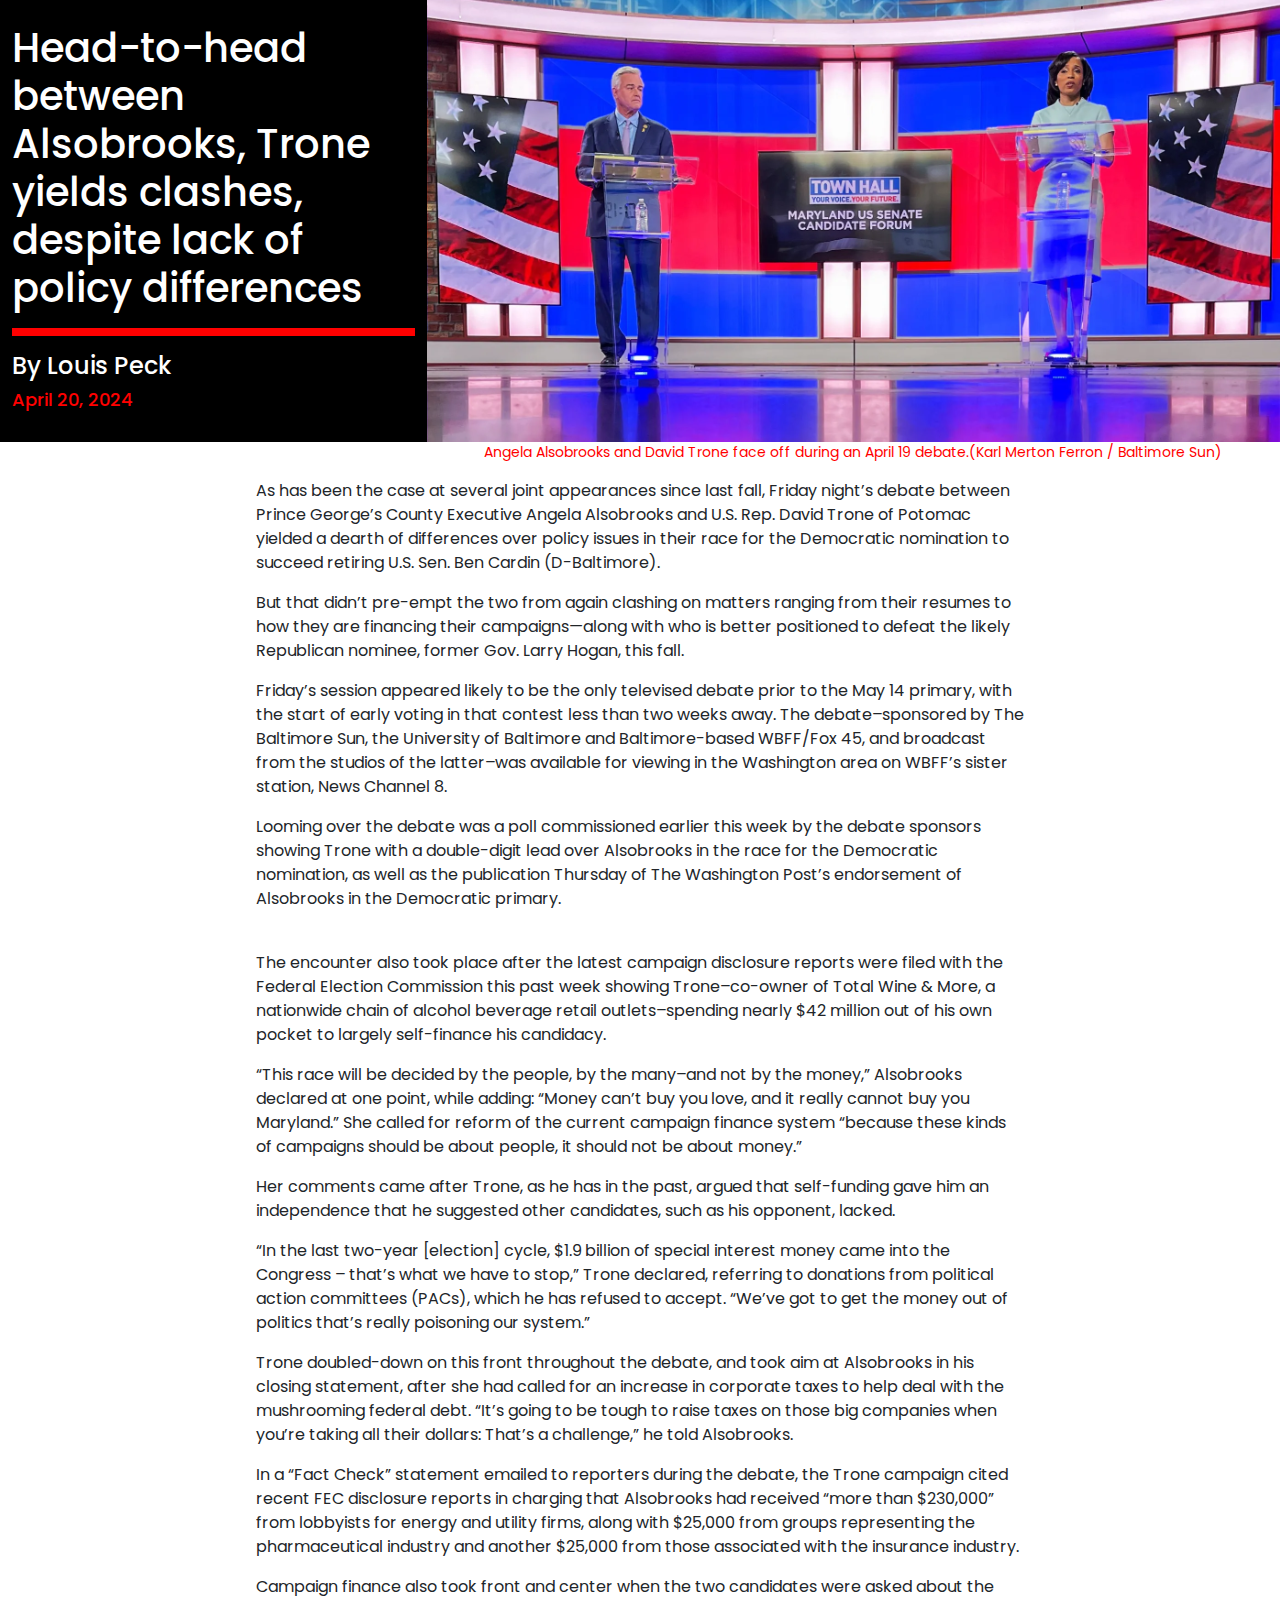
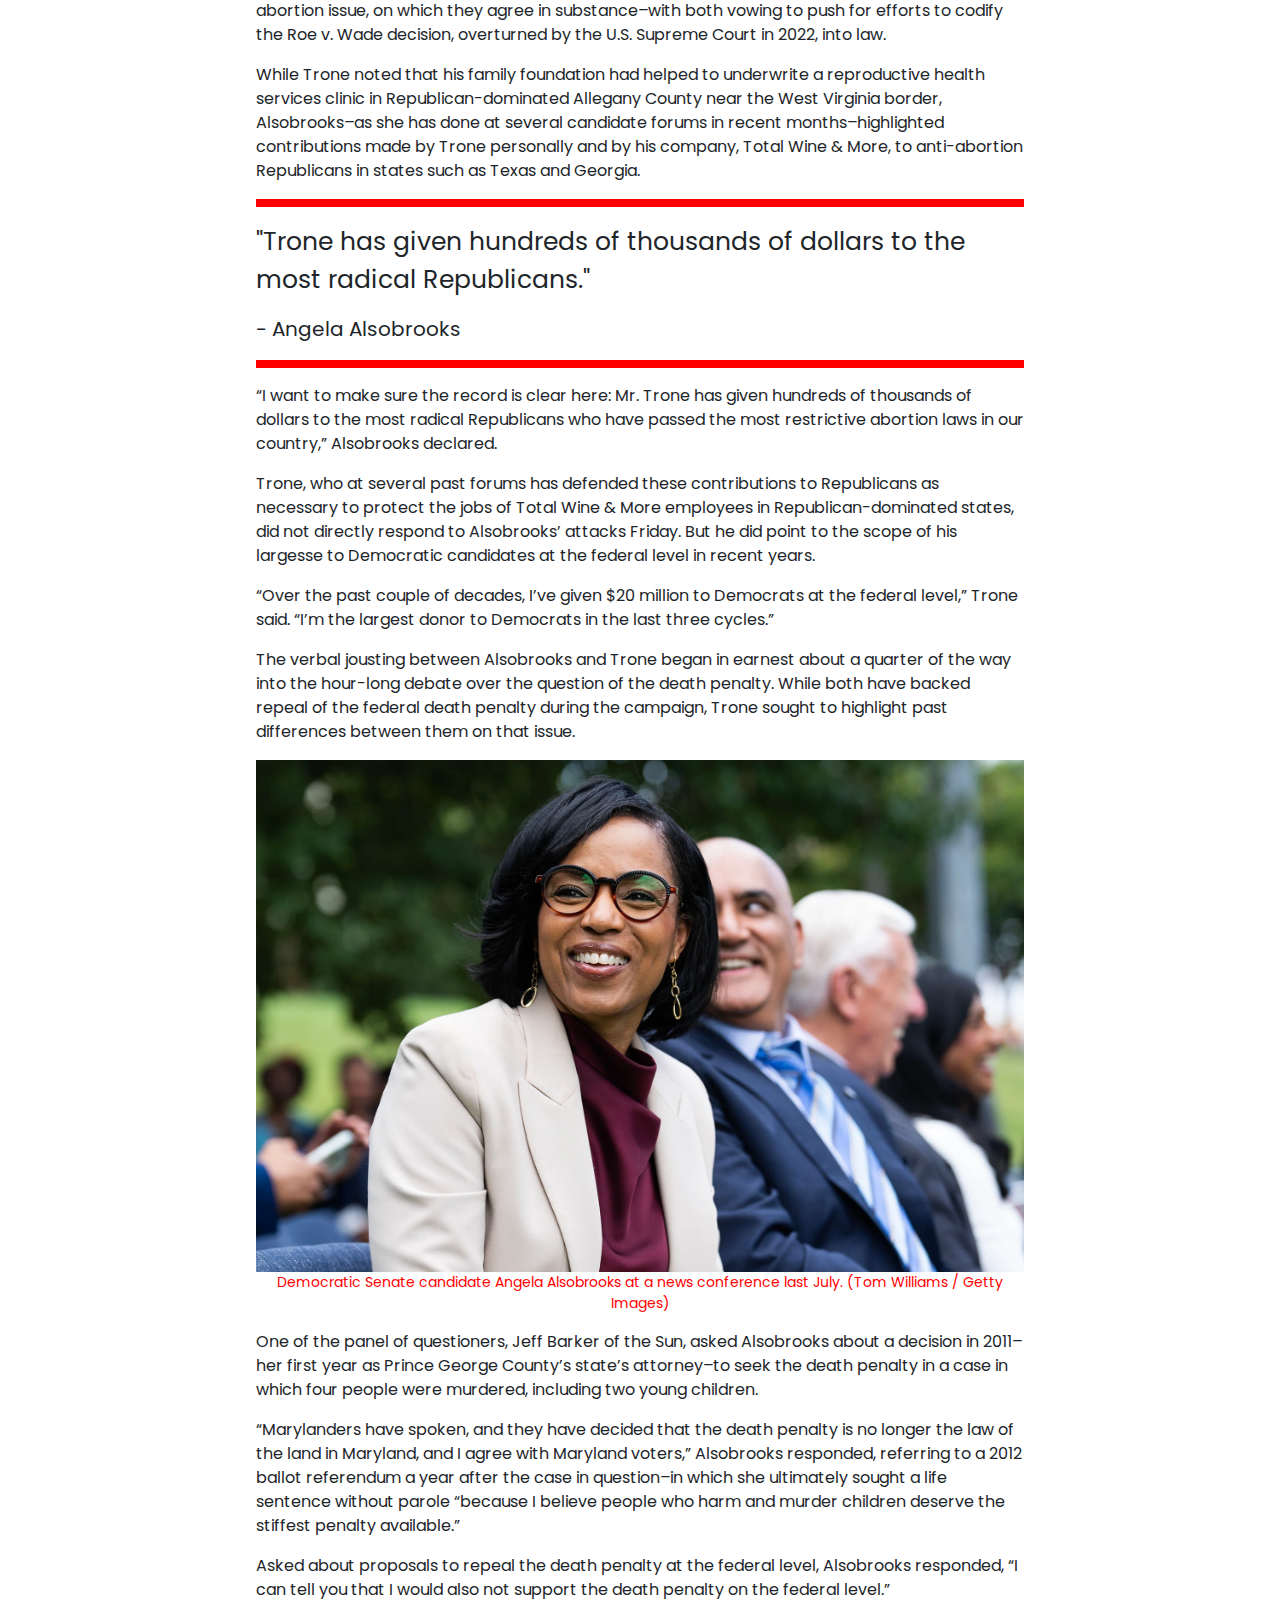
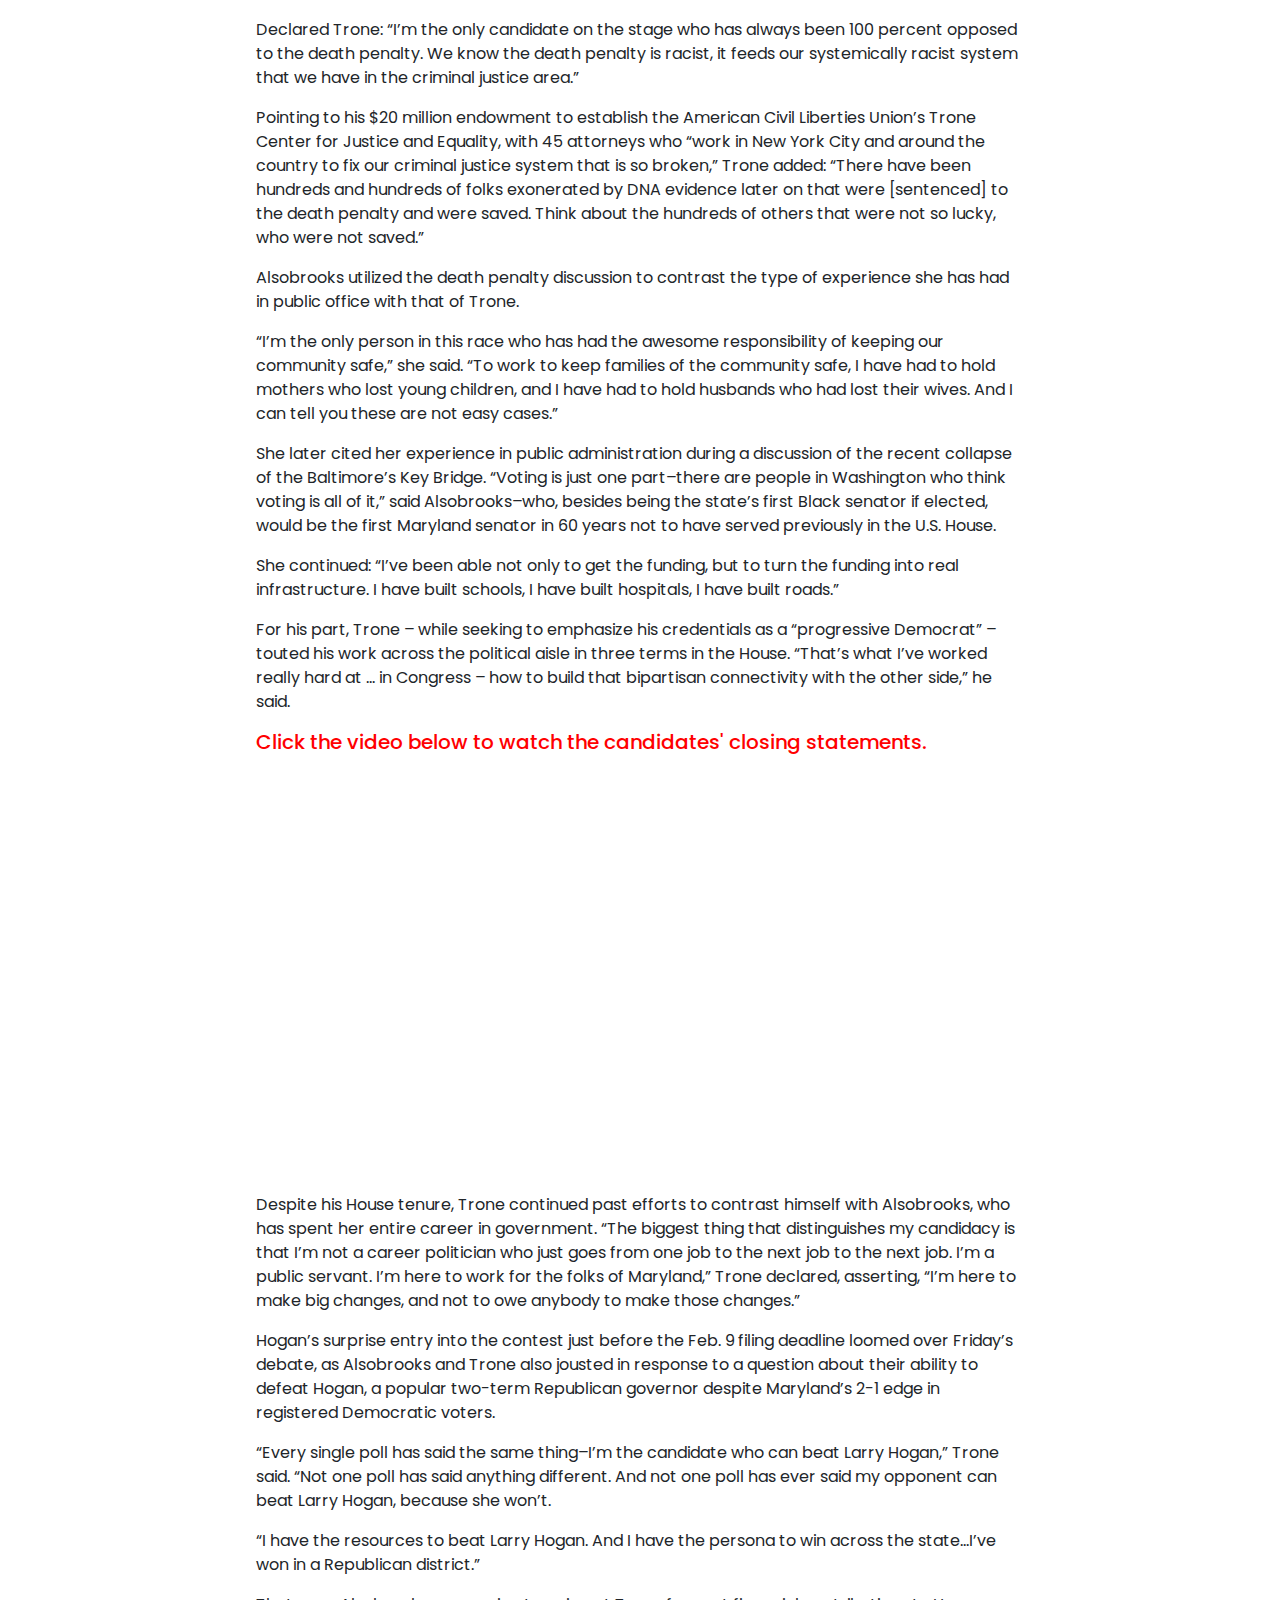
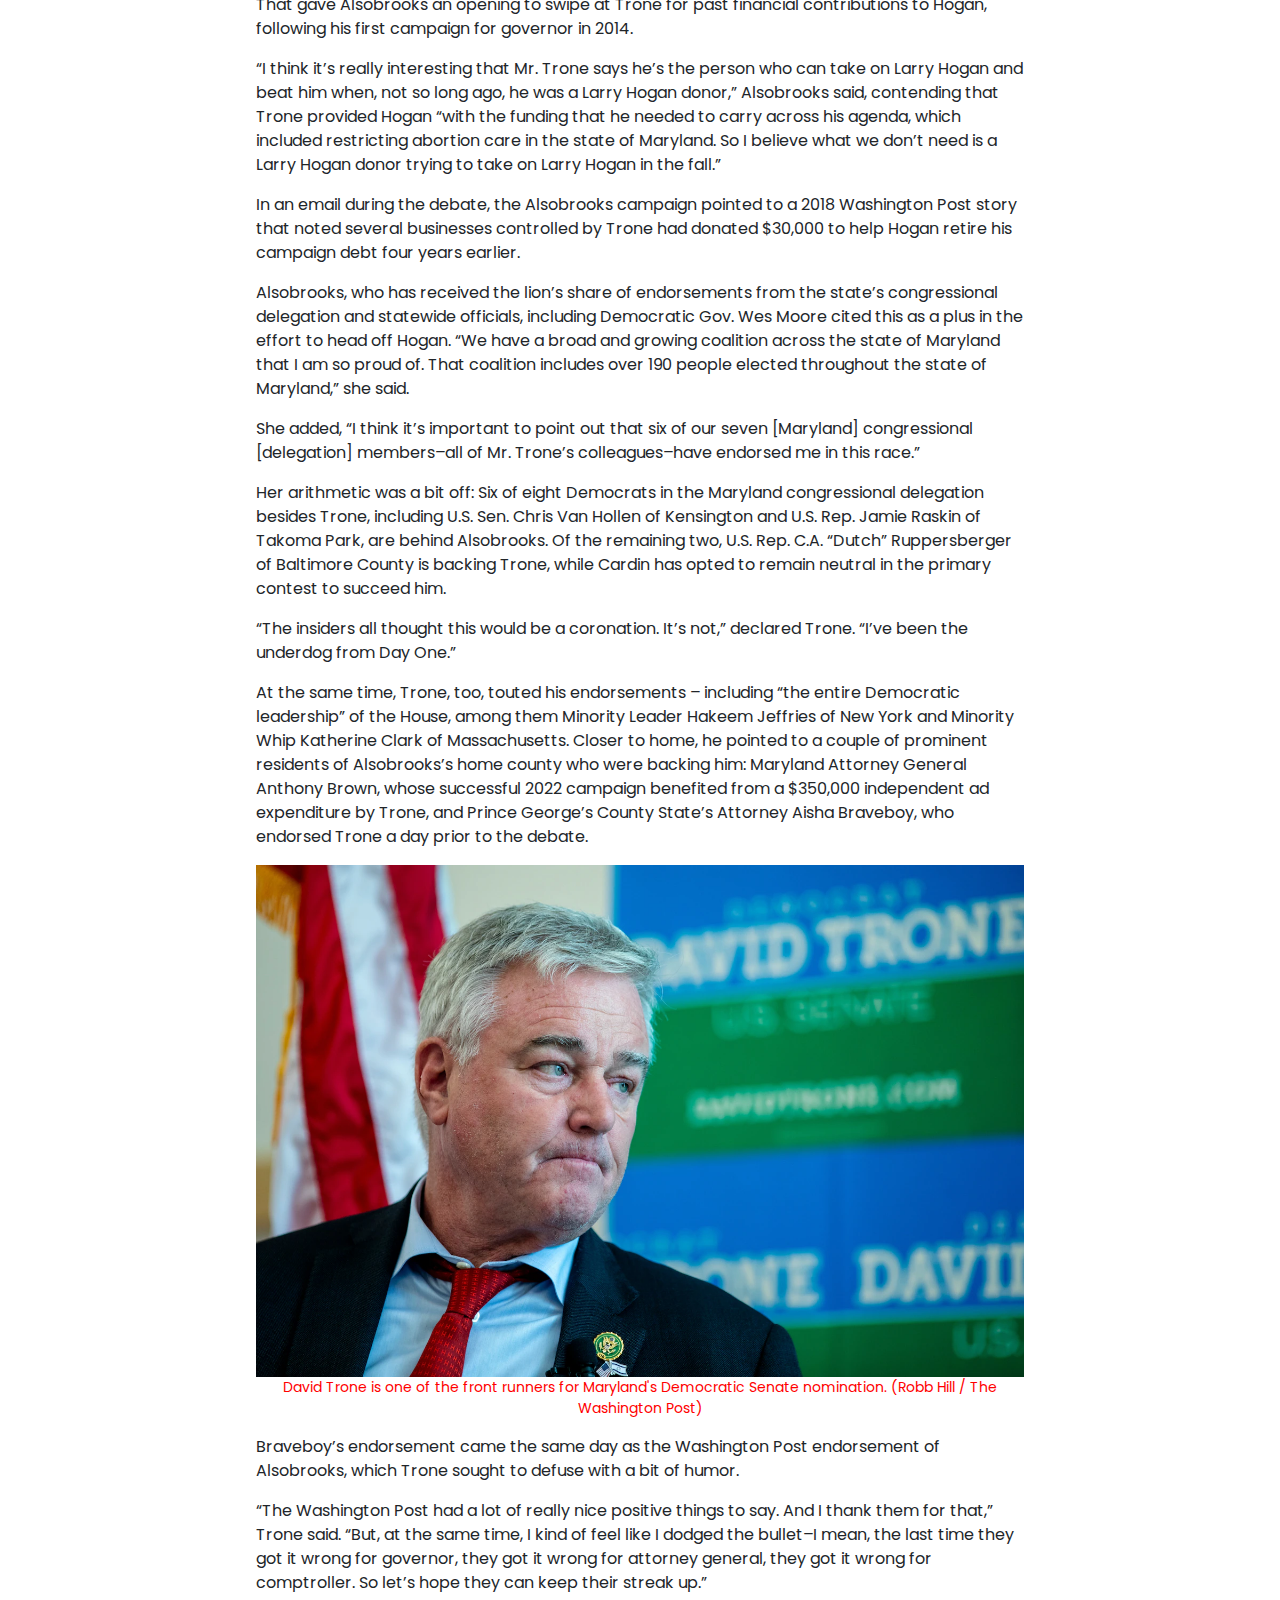
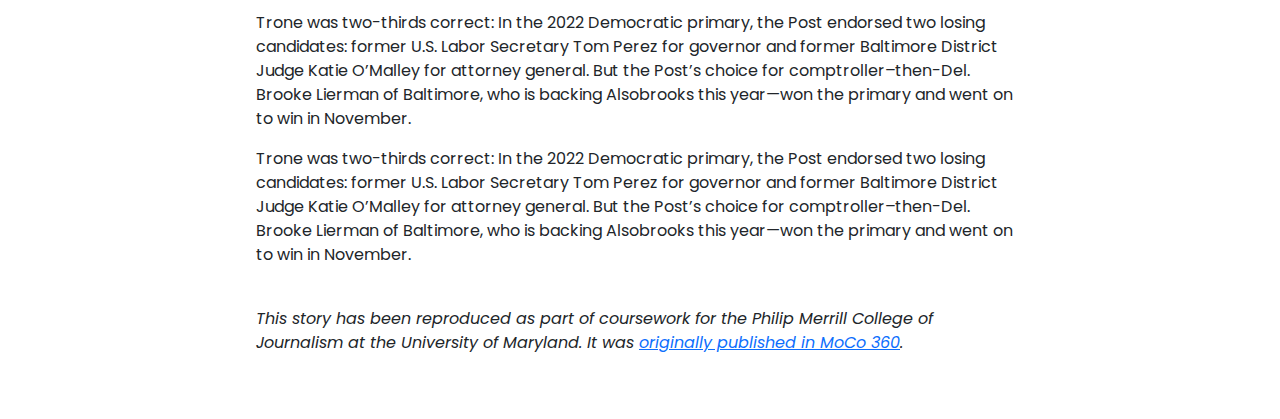
==== commit a20d2864: "finish project" ====
--- a/jour352-final-project/index.html
+++ b/jour352-final-project/index.html
@@ -42,11 +42,11 @@
         </div>
         <div class="container-fluid">
             <div class="row">
-                <div class="col-5"></div>
-                <div class="col-7">
+                <div class="col-md-4"></div>
+                <div class="col-md-8">
                     <p id="caption">
                         Angela Alsobrooks and David Trone face off during an
-                        April 19 debate. (Karl Merton Ferron / Baltimore Sun)
+                        April 19 debate.(Karl Merton Ferron / Baltimore Sun)
                     </p>
                 </div>
             </div>
@@ -88,11 +88,10 @@
                         Thursday of The Washington Post’s endorsement of
                         Alsobrooks in the Democratic primary.
                     </p>
-                    <div
-                        class="flourish-embed flourish-chart"
-                        data-src="visualisation/17752127">
+                    <div class="flourish-embed" data-src="story/2375690">
                         <script src="https://public.flourish.studio/resources/embed.js"></script>
                     </div>
+                    <br />
                     <p>
                         The encounter also took place after the latest campaign
                         disclosure reports were filed with the Federal Election
--- a/jour352-final-project/style.css
+++ b/jour352-final-project/style.css
@@ -10,7 +10,6 @@
     img {
         width: 100%;
     }
-
     #topper {
         width: 100%;
         background-color: black;
@@ -24,12 +23,13 @@
     #caption {
         font-size: 14px;
         color: red;
-        text-align: right;
+        text-align: center;
+        width:100%;
     }
     #image-caption {
         color: red;
         font-size: 14px;
-        text-align: left;
+        text-align: center;
     }
     h4 {
         color: white;
@@ -37,9 +37,9 @@
         font-weight: light;
     }
     h5 {
-        color: white;
+        color: red;
         font-weight: light;
-        font-size: 18px;
+        font-size: 16px;
     }
 
     body {
@@ -47,8 +47,8 @@
     }
 
     #content {
-        padding-left: 0%;
-        padding-right: 0%;
+        padding-left: 10%;
+        padding-right: 10%;
         width: 100%;
     }
     h3 {
@@ -70,7 +70,7 @@
         font-size: 20px;
     }
     iframe {
-        height: 100px;
+        height: 200px;
     }
 }
 @media (min-width: 576px) {
@@ -79,14 +79,15 @@
     }
     #content {
         width: 100%;
-        padding-left: 20%;
+        padding-left: 15%;
         padding-right: 20%;
     }
     h4 {
         font-size: 20px;
     }
     h5 {
-        font-size: 18px;
+        color:red;
+        font-size: 16px;
     }
     iframe {
         height: 300px;
@@ -105,9 +106,9 @@
         font-size: 24px;
     }
     h5 {
-        color: white;
+        color: red;
         font-weight: light;
-        font-size: 24px;
+        font-size: 18px;
     }
     iframe {
         height: 400px;
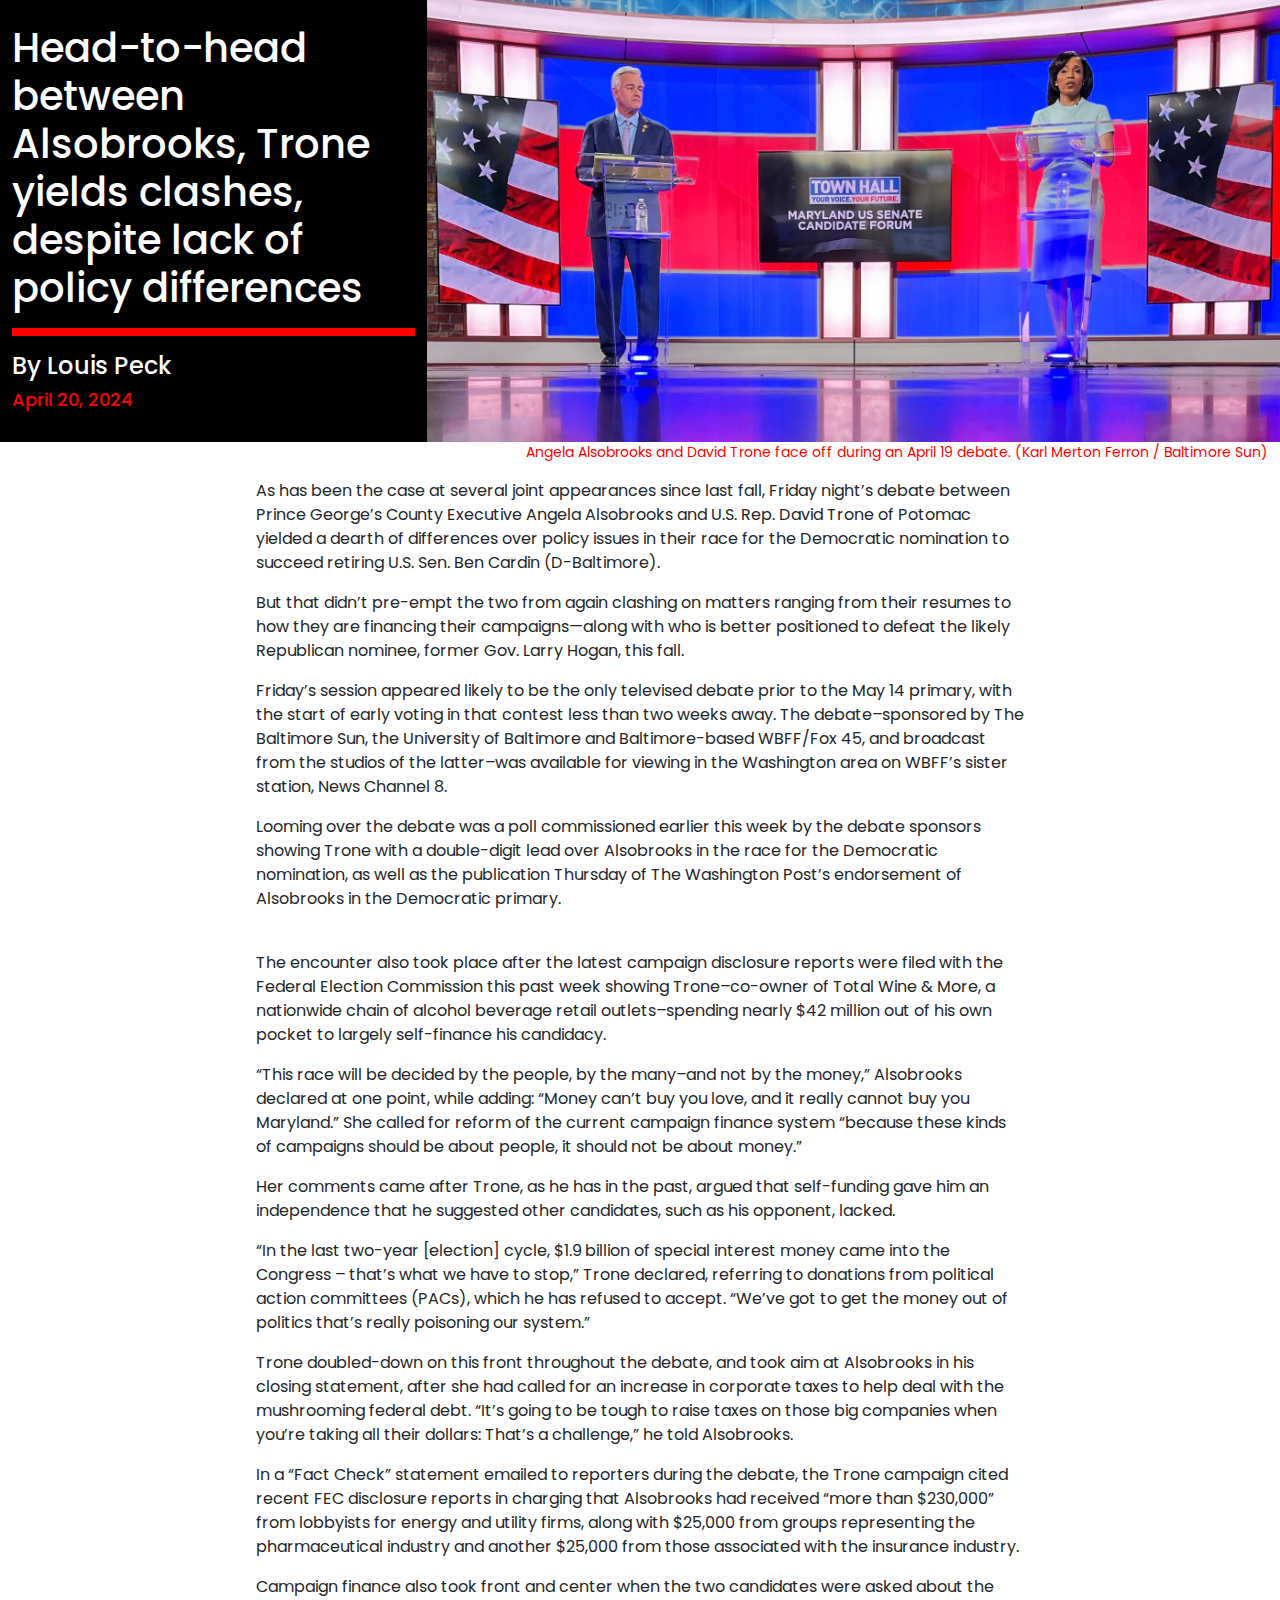
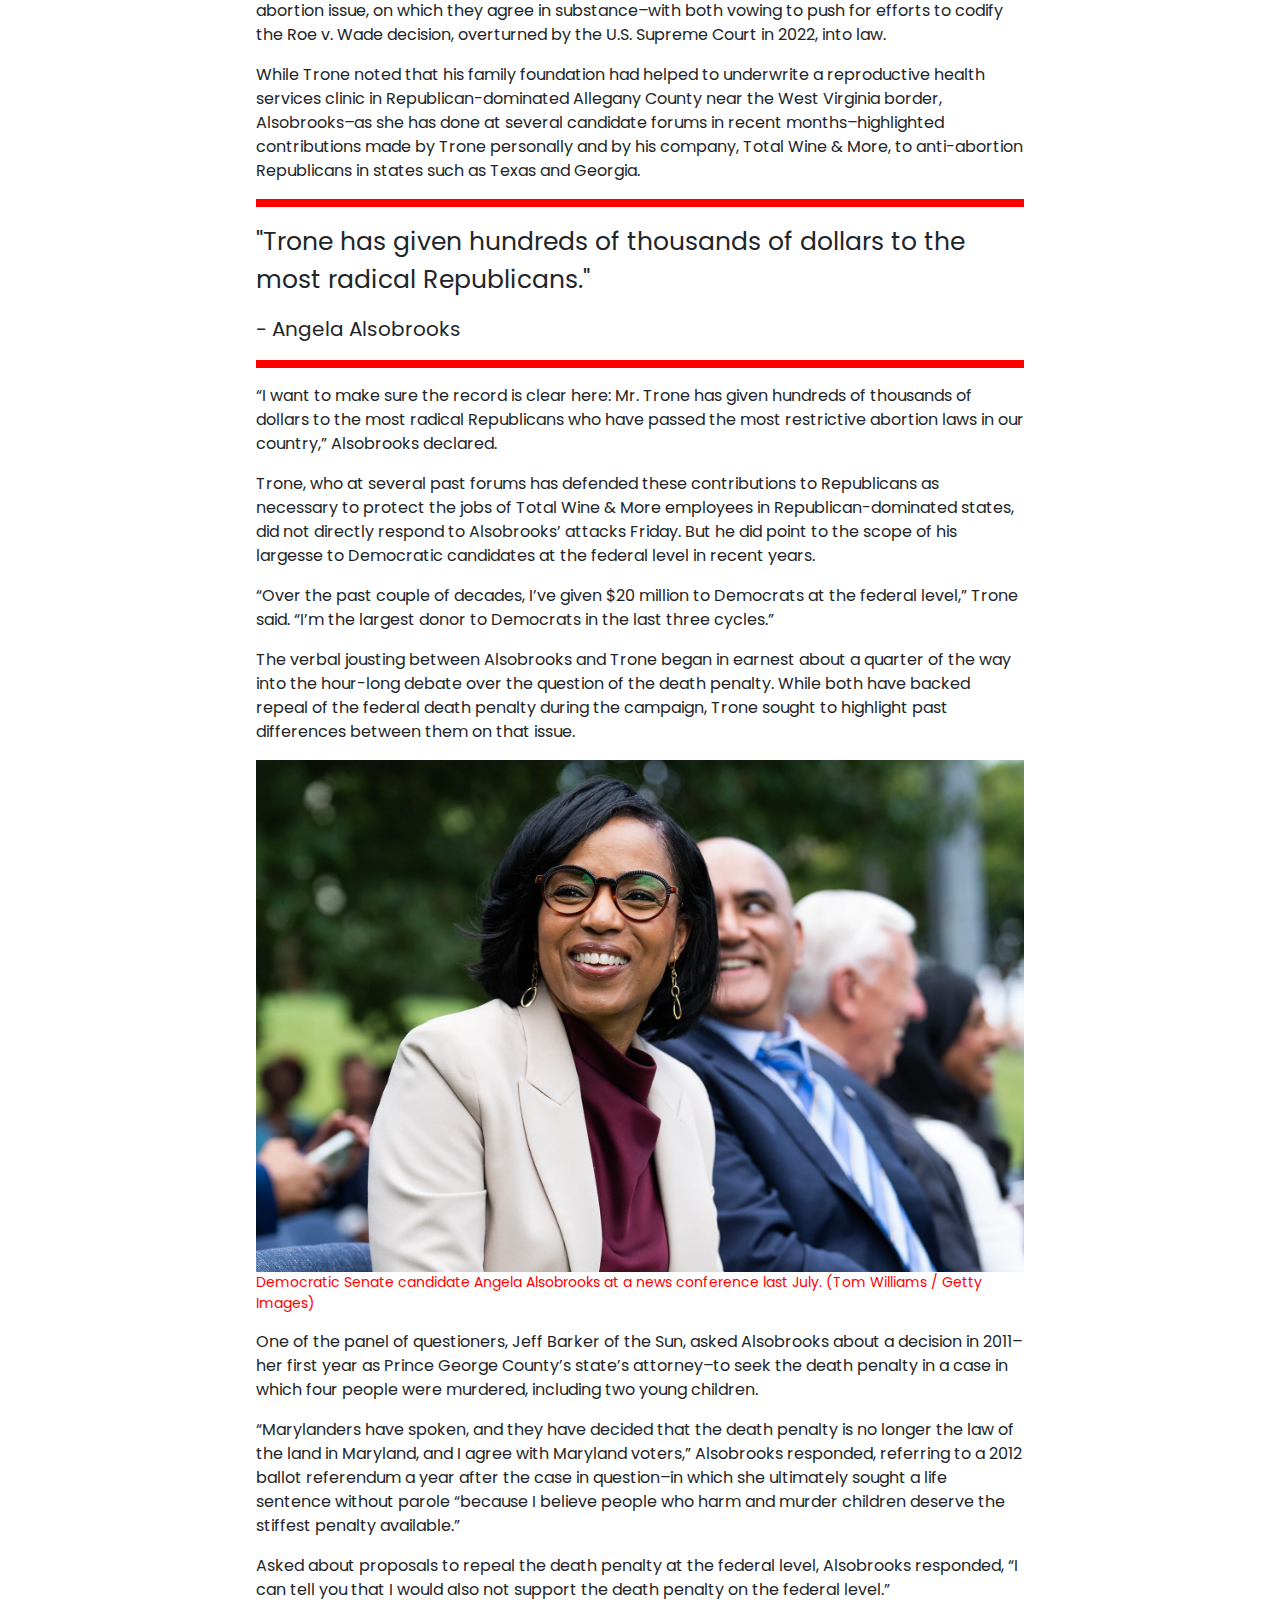
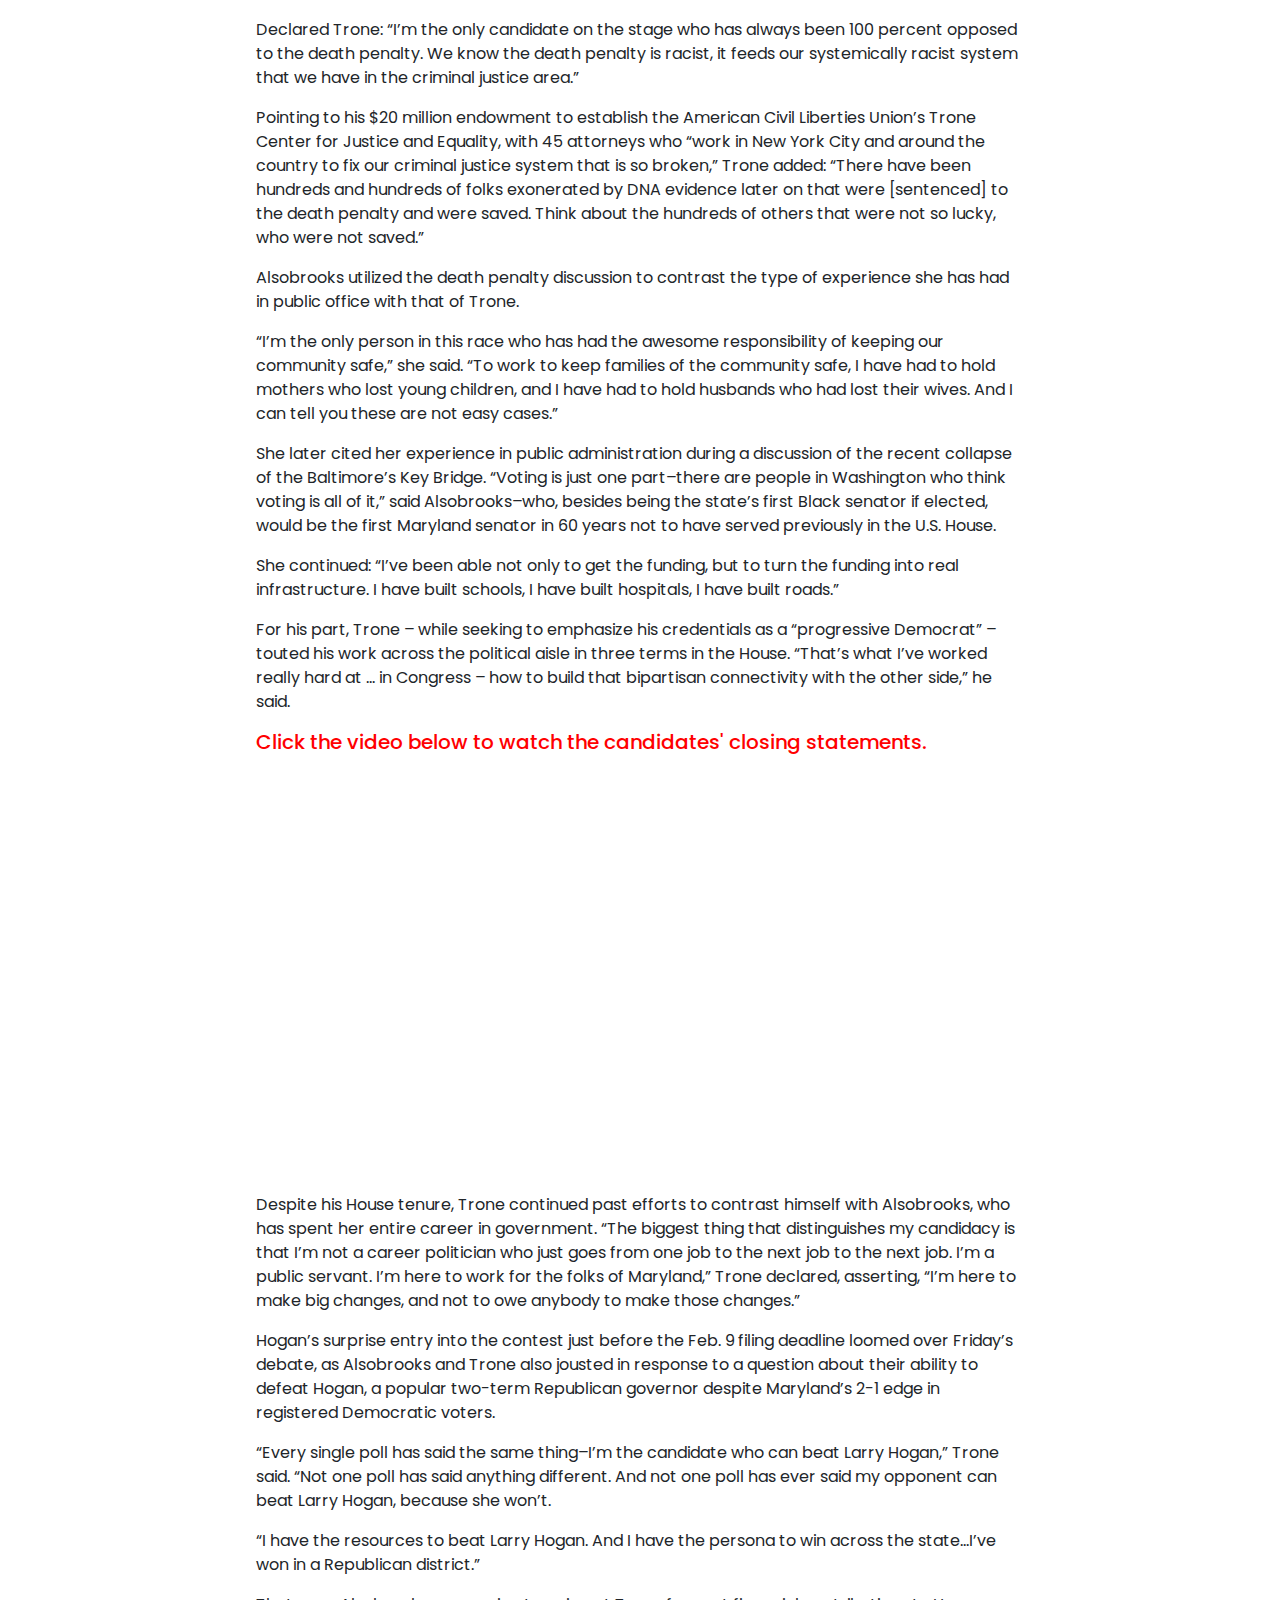
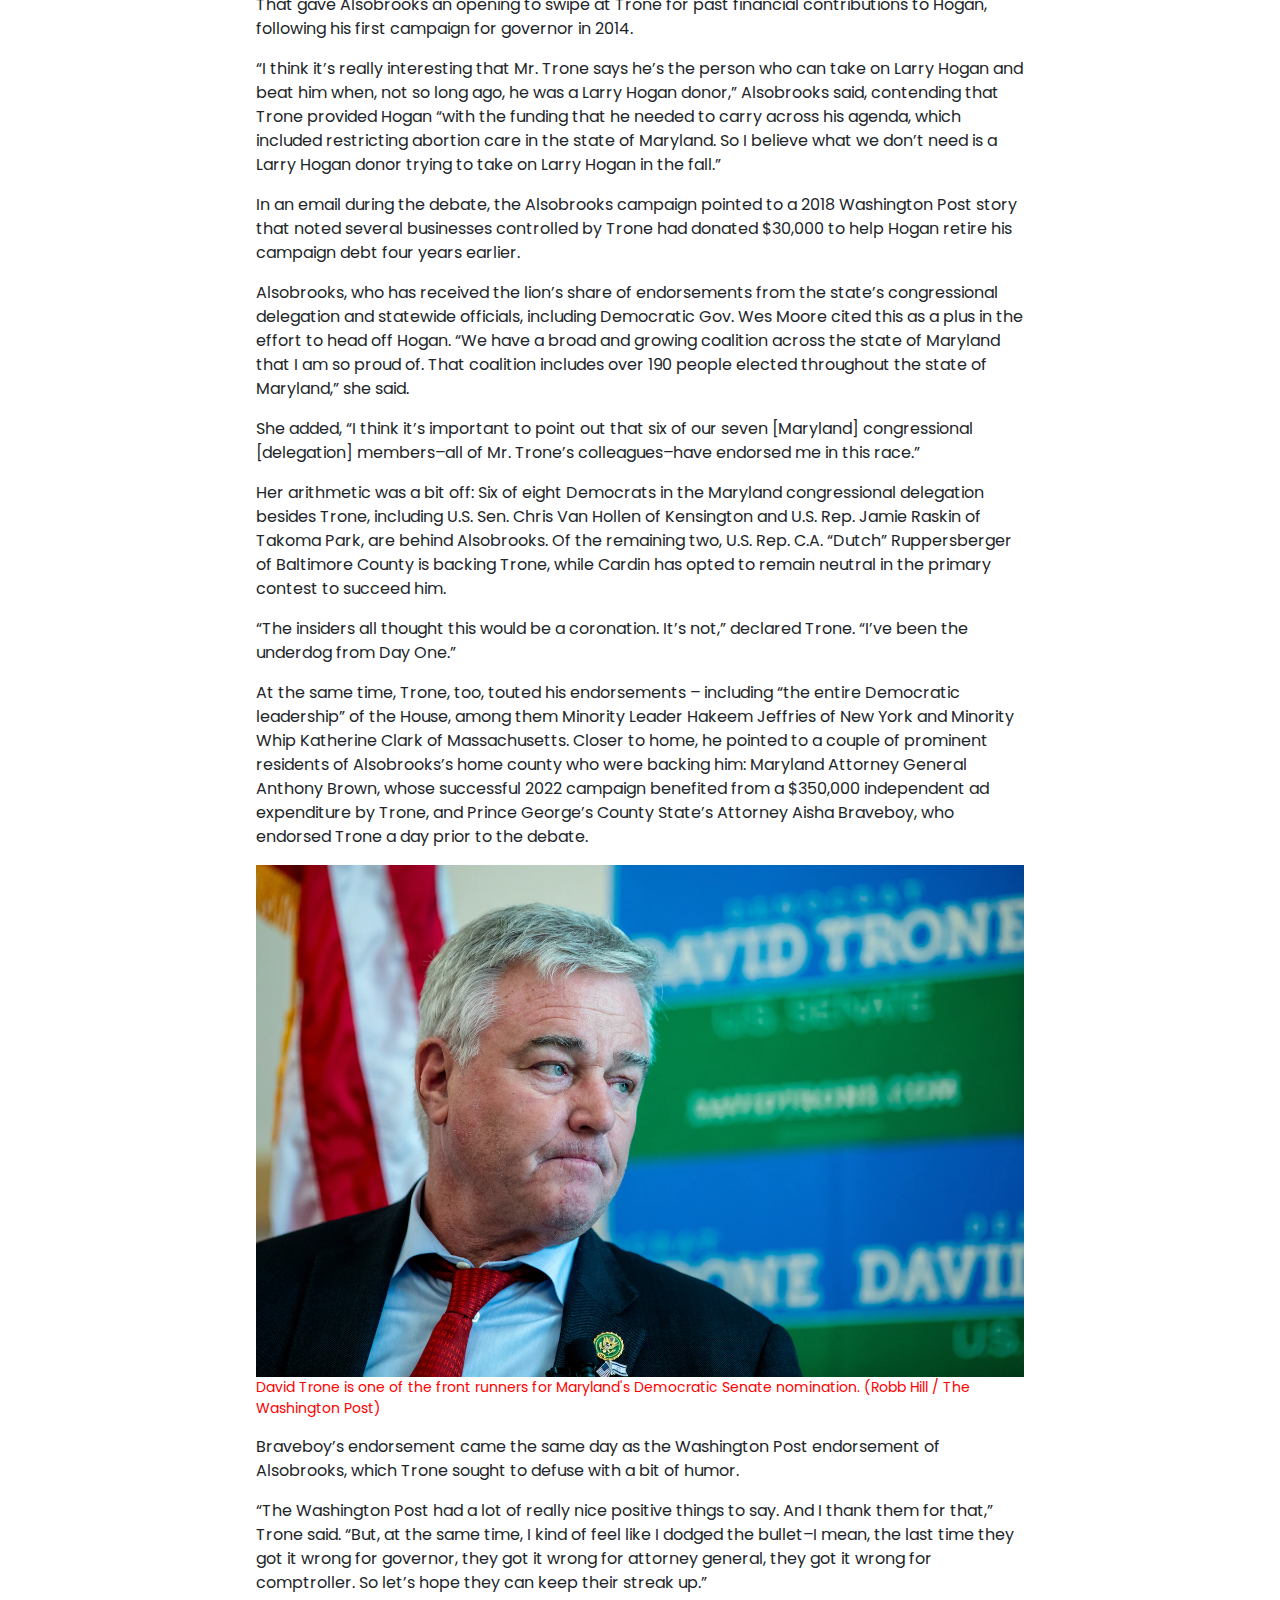
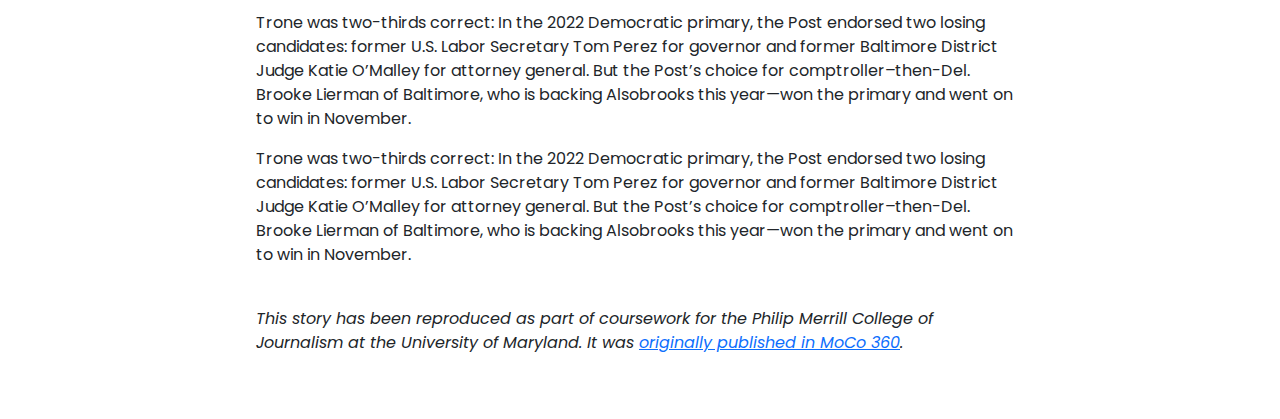
==== commit 3a9255e9: "fixing last couple things" ====
--- a/jour352-final-project/index.html
+++ b/jour352-final-project/index.html
@@ -46,7 +46,7 @@
                 <div class="col-md-8">
                     <p id="caption">
                         Angela Alsobrooks and David Trone face off during an
-                        April 19 debate.(Karl Merton Ferron / Baltimore Sun)
+                        April 19 debate. (Karl Merton Ferron / Baltimore Sun)
                     </p>
                 </div>
             </div>
--- a/jour352-final-project/style.css
+++ b/jour352-final-project/style.css
@@ -23,13 +23,13 @@
     #caption {
         font-size: 14px;
         color: red;
-        text-align: center;
+        text-align: right;
         width:100%;
     }
     #image-caption {
         color: red;
         font-size: 14px;
-        text-align: center;
+        text-align: left;
     }
     h4 {
         color: white;
